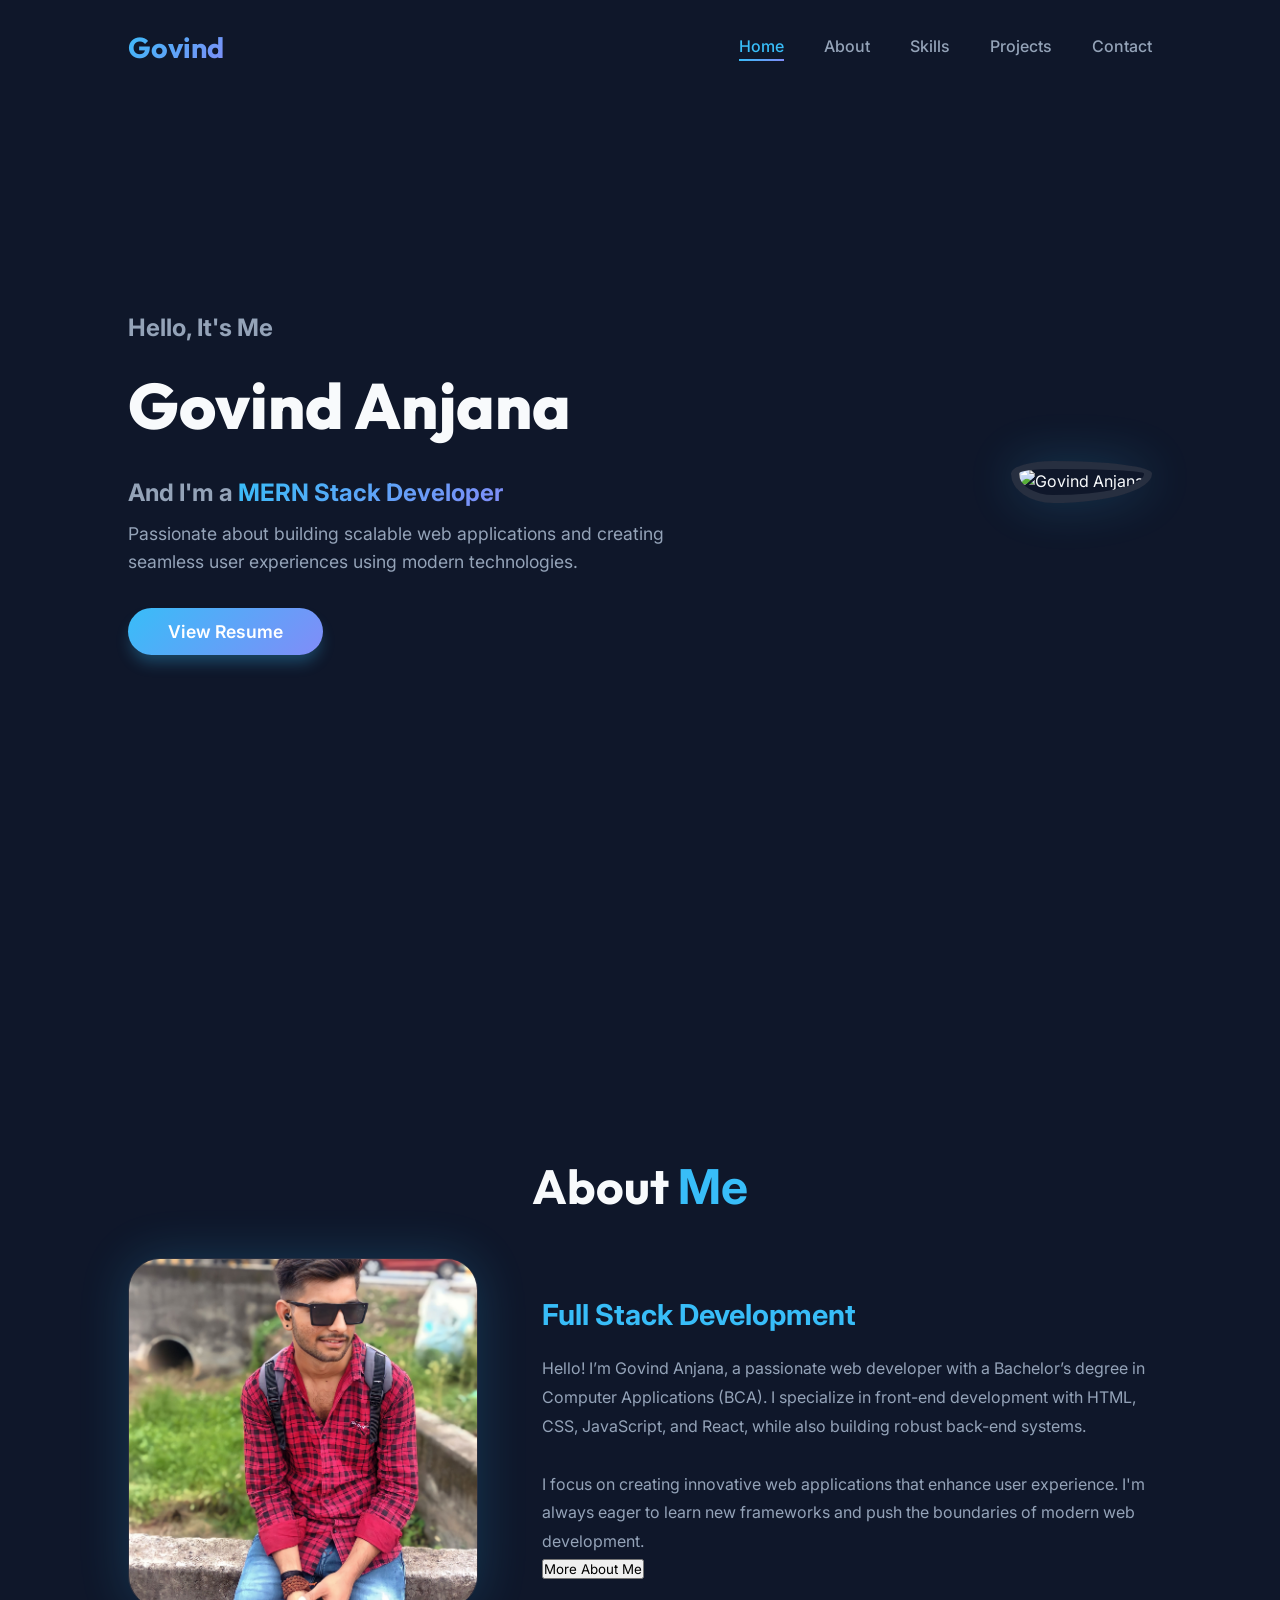
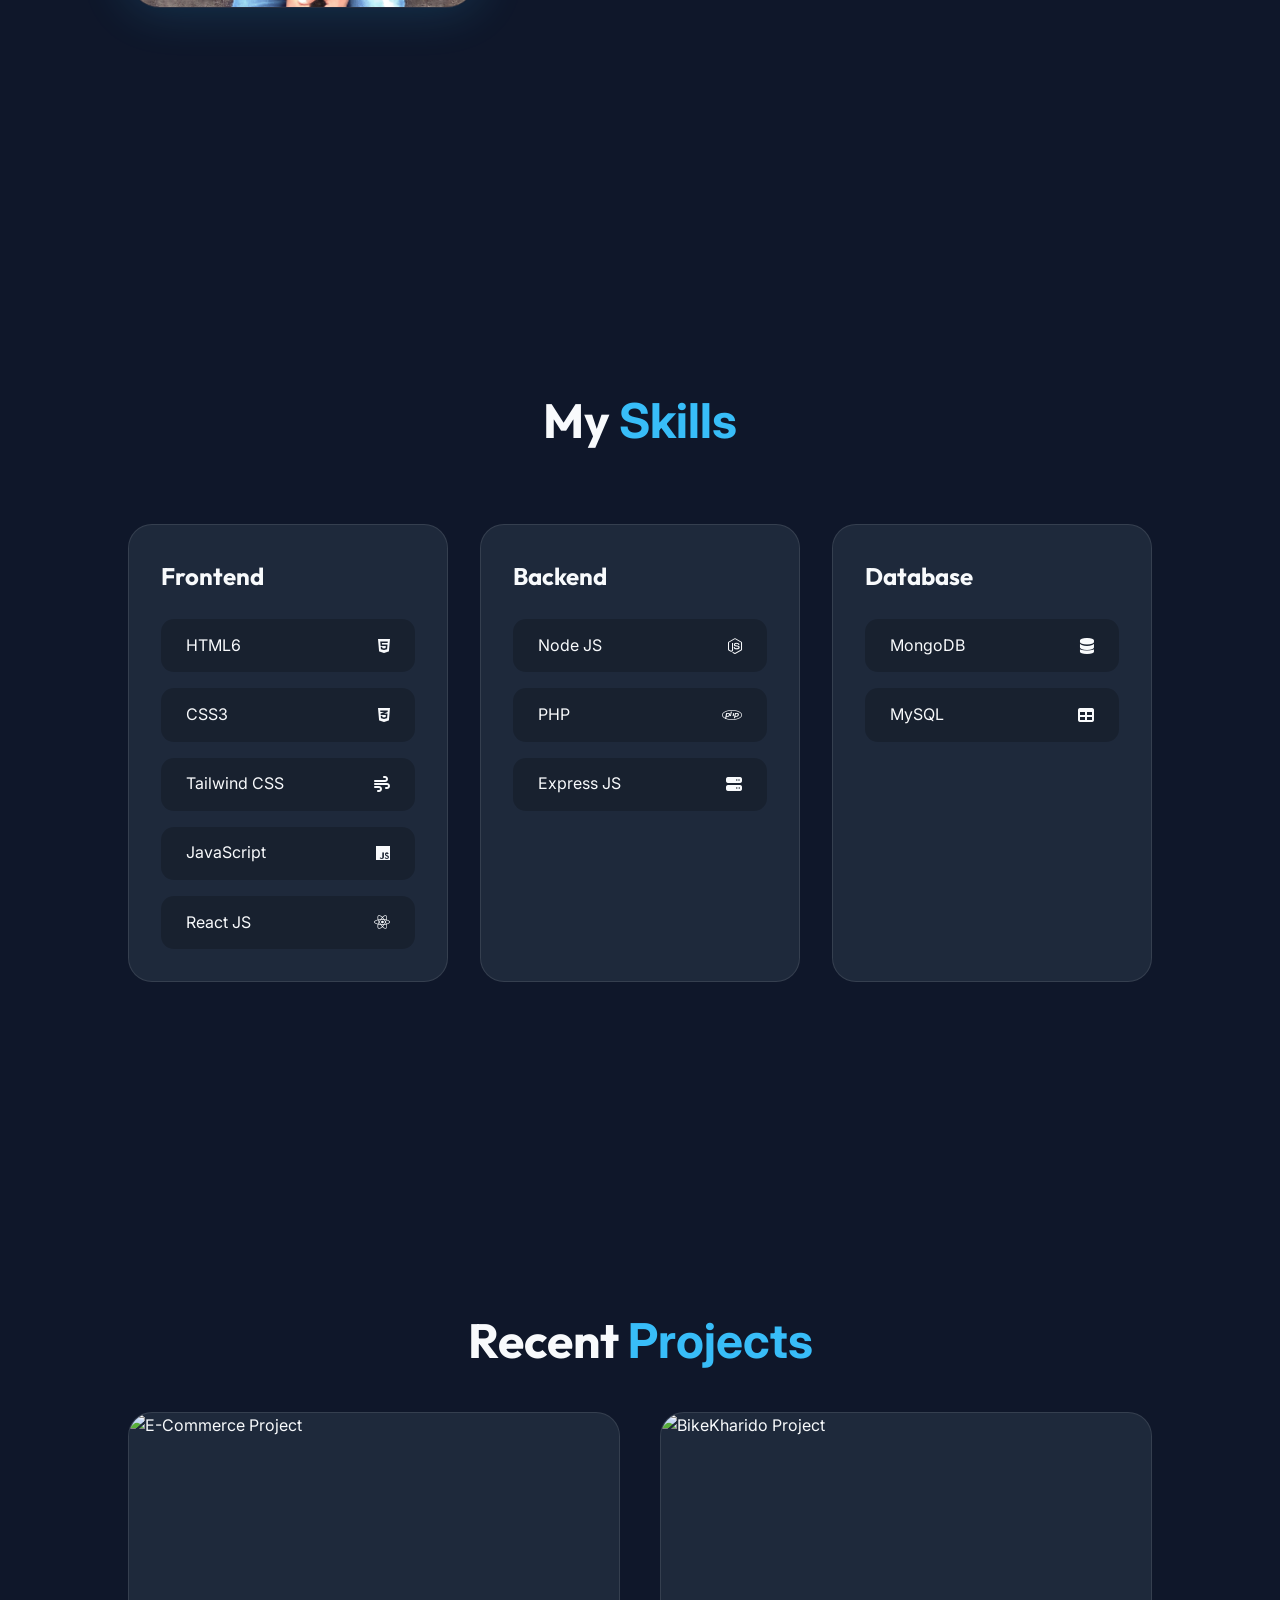
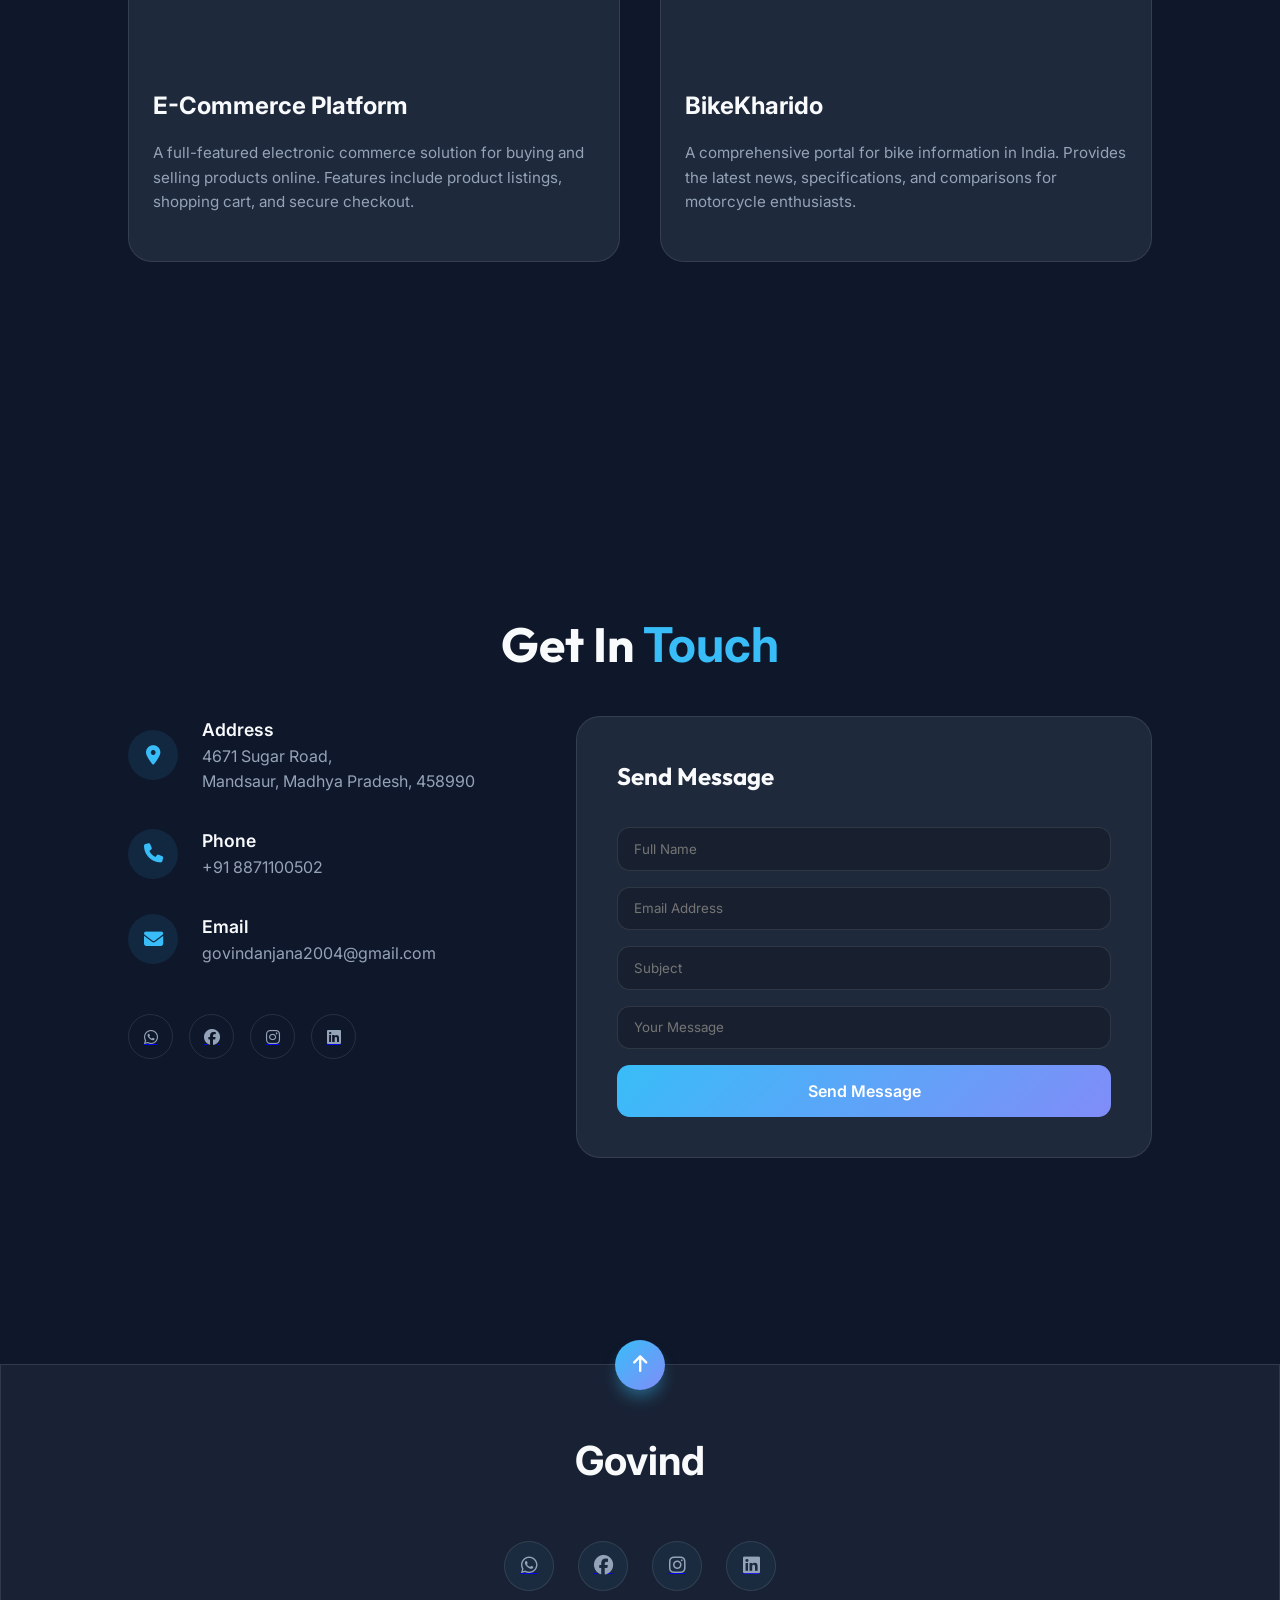
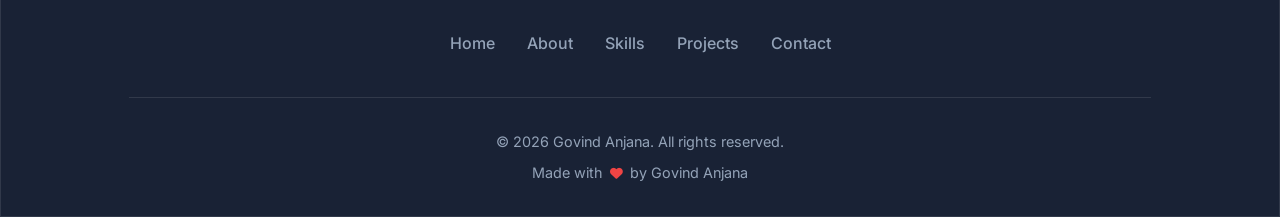
==== index.html @ 8ba265cd "feat: implement site footer with navigation, social media links, and dynamic copyright year." ====
<!DOCTYPE html>
<html lang="en">
<head>
    <meta charset="UTF-8">
    <meta name="viewport" content="width=device-width, initial-scale=1.0">
    <link rel="stylesheet" href="https://cdnjs.cloudflare.com/ajax/libs/font-awesome/6.4.0/css/all.min.css">  
    <link rel="stylesheet" href="portfolio.css"> 
    <title>Govind Anjana | Portfolio</title>
</head>
<body>
    <div class="containers">
        <header id="header">
            <div>
                <h1>Govind</h1>
            </div>
            <input type="checkbox" id="check">
            <label for="check" id="checkbox"><i class="fa-solid fa-bars"></i></label>
            <label for="check" id="checkboxy"><i class="fa-solid fa-xmark"></i></label>
            <nav class="header">
                <ul>
                    <li><a href="#home" class="active">Home</a></li>
                    <li><a href="#about">About</a></li>
                    <li><a href="#skill">Skills</a></li>
                    <li><a href="#project">Projects</a></li>
                    <li><a href="#contact">Contact</a></li>
                </ul>
            </nav>
        </header>

        <section id="home">
            <div class="box a1">
                <h2>Hello, It's Me</h2>
                <h1>Govind Anjana</h1>
                <h2>And I'm a <span>MERN Stack Developer</span></h2>
                <p>
                    Passionate about building scalable web applications and creating seamless user experiences using modern technologies.
                </p>
                <button onclick="window.open('images/New Resume Govind.pdf', '_blank')">View Resume</button>
            </div>
            <div class="box a2">
                <img src="images/govind4.jpg" alt="Govind Anjana">
            </div>
        </section>

        <section id="about">
            <h1 class="h1">About <span>Me</span></h1>
            <div class="section">
                <div class="box a2">
                    <img src="images/govind2.jpg" alt="Govind Anjana Profile">
                </div>
                <div class="a1">
                    <h2>Full Stack Development</h2>
                    <p>
                        Hello! I’m Govind Anjana, a passionate web developer with a Bachelor’s degree in Computer Applications (BCA). I specialize in front-end development with HTML, CSS, JavaScript, and React, while also building robust back-end systems.
                        <br><br>
                        I focus on creating innovative web applications that enhance user experience. I'm always eager to learn new frameworks and push the boundaries of modern web development.
                    </p>
                    <button>More About Me</button>
                </div>
            </div>
        </section>

        <section id="skill">
            <h1 class="h1">My <span>Skills</span></h1>
            <div class="skillsection">
                <div class="boxs">
                    <h1>Frontend</h1>
                    <ul>
                        <li>HTML6 <i class="fa-brands fa-html5"></i></li>
                        <li>CSS3 <i class="fa-brands fa-css3-alt"></i></li>
                        <li>Tailwind CSS <i class="fa-solid fa-wind"></i></li>
                        <li>JavaScript <i class="fa-brands fa-js"></i></li>
                        <li>React JS <i class="fa-brands fa-react"></i></li>
                    </ul>
                </div>
                <div class="boxs">
                    <h1>Backend</h1>
                    <ul>
                        <li>Node JS <i class="fa-brands fa-node-js"></i></li>
                        <li>PHP <i class="fa-brands fa-php"></i></li>
                        <li>Express JS <i class="fa-solid fa-server"></i></li>
                    </ul>
                </div>
                <div class="boxs">
                    <h1>Database</h1>
                    <ul>
                        <li>MongoDB <i class="fa-solid fa-database"></i></li>
                        <li>MySQL <i class="fa-solid fa-table"></i></li>
                    </ul>
                </div>
            </div>
        </section>

        <section id="project">
            <h1 class="h1">Recent <span>Projects</span></h1>
            <div class="main">
                <div class="card">
                    <div class="cover">
                        <img src="https://images.pexels.com/photos/6273274/pexels-photo-6273274.jpeg?auto=compress&cs=tinysrgb&w=600" alt="E-Commerce Project">
                    </div>
                    <div class="content">
                        <h1>E-Commerce Platform</h1>
                        <p>
                            A full-featured electronic commerce solution for buying and selling products online. Features include product listings, shopping cart, and secure checkout.
                        </p>
                    </div>
                </div>
                
                <div class="card">
                    <div class="cover">
                        <img src="https://images.pexels.com/photos/6913396/pexels-photo-6913396.jpeg?auto=compress&cs=tinysrgb&w=600" alt="BikeKharido Project">
                    </div>
                    <div class="content">
                        <h1>BikeKharido</h1>
                        <p>
                            A comprehensive portal for bike information in India. Provides the latest news, specifications, and comparisons for motorcycle enthusiasts.
                        </p>
                    </div>
                </div>
            </div>
        </section>

        <section id="contact">
            <h1 class="h1">Get In <span>Touch</span></h1>
            <div class="section">
                <div class="contact-info">
                    <div class="projectsection">
                        <i class="fa-solid fa-location-dot"></i>
                        <div class="right">
                            <p>Address</p>
                            <span>4671 Sugar Road,<br>Mandsaur, Madhya Pradesh, 458990</span>
                        </div>
                    </div>
                    <div class="projectsection">
                        <i class="fa-solid fa-phone"></i>
                        <div class="right">
                            <p>Phone</p>
                            <span>+91 8871100502</span>
                        </div>
                    </div>
                    <div class="projectsection">
                        <i class="fa-solid fa-envelope"></i>
                        <div class="right">
                            <p>Email</p>
                            <span>govindanjana2004@gmail.com</span>
                        </div>
                    </div>
                    <div class="icon">
                        <a href="#"><i class="fa-brands fa-whatsapp"></i></a>
                        <a href="#"><i class="fa-brands fa-facebook"></i></a>
                        <a href="http://instagram.com"><i class="fa-brands fa-instagram"></i></a>
                        <a href="#"><i class="fa-brands fa-linkedin"></i></a>
                    </div>
                </div>
                <div class="con-mess">
                    <form onsubmit="sentemail(); return false">
                        <h1>Send Message</h1>
                        <input type="text" id="full" required placeholder="Full Name">
                        <input type="email" id="email" required placeholder="Email Address">
                        <input type="text" id="sub" placeholder="Subject">
                        <input type="text" id="mes" placeholder="Your Message">
                        <button type="submit">Send Message</button> 
                    </form>
                </div>
            </div>
        </section>
        
        <footer class="glass">
            <div class="footer-content">
                <div class="footer-logo">
                    <h1>Govind</h1>
                </div>
                <div class="footer-social">
                    <a href="#" title="WhatsApp"><i class="fa-brands fa-whatsapp"></i></a>
                    <a href="#" title="Facebook"><i class="fa-brands fa-facebook"></i></a>
                    <a href="http://instagram.com" title="Instagram"><i class="fa-brands fa-instagram"></i></a>
                    <a href="#" title="LinkedIn"><i class="fa-brands fa-linkedin"></i></a>
                </div>
                <div class="footer-links">
                    <a href="#home">Home</a>
                    <a href="#about">About</a>
                    <a href="#skill">Skills</a>
                    <a href="#project">Projects</a>
                    <a href="#contact">Contact</a>
                </div>
                <div class="copyright">
                    <p>&copy; <span id="year"></span> Govind Anjana. All rights reserved.</p>
                    <p class="credit">Made with <i class="fa-solid fa-heart"></i> by Govind Anjana</p>
                </div>
            </div>
            <a href="#home" class="scroll-top" title="Back to Top">
                <i class="fa-solid fa-arrow-up"></i>
            </a>
        </footer>
    </div>

    <script src="https://smtpjs.com/v3/smtp.js"></script>
    <script src="https://cdn.jsdelivr.net/npm/sweetalert2@11"></script>
    <script src="portfolio.js"></script>
    <script>
        // Header scroll effect
        window.addEventListener('scroll', () => {
            const header = document.querySelector('header');
            if (window.scrollY > 50) {
                header.classList.add('scrolled');
            } else {
                header.classList.remove('scrolled');
            }
        });
    </script>
</body>
</html>
---- portfolio.css ----
@import url('https://fonts.googleapis.com/css2?family=Inter:wght@300;400;500;600;700&family=Outfit:wght@300;400;500;600;700&display=swap');

:root {
    --bg-dark: #0f172a;
    --bg-card: #1e293b;
    --accent: #38bdf8;
    --accent-gradient: linear-gradient(135deg, #38bdf8, #818cf8);
    --text-main: #f8fafc;
    --text-muted: #94a3b8;
    --glass-bg: rgba(30, 41, 59, 0.7);
    --glass-border: rgba(255, 255, 255, 0.1);
    --transition: all 0.3s cubic-bezier(0.4, 0, 0.2, 1);
}

* {
    margin: 0;
    padding: 0;
    box-sizing: border-box;
    scroll-behavior: smooth;
    font-family: 'Inter', sans-serif;
}

body {
    background-color: var(--bg-dark);
    color: var(--text-main);
    line-height: 1.6;
    overflow-x: hidden;
}

/* Glassmorphism Utility */
.glass {
    background: var(--glass-bg);
    backdrop-filter: blur(12px);
    -webkit-backdrop-filter: blur(12px);
    border: 1px solid var(--glass-border);
}

/* Header & Navbar */
header {
    position: fixed;
    top: 0;
    width: 100%;
    padding: 1.5rem 10%;
    display: flex;
    justify-content: space-between;
    align-items: center;
    z-index: 1000;
    transition: var(--transition);
}

header.scrolled {
    padding: 1rem 10%;
    background: rgba(15, 23, 42, 0.9);
    backdrop-filter: blur(10px);
}

header h1 {
    font-family: 'Outfit', sans-serif;
    font-size: 1.8rem;
    font-weight: 700;
    background: var(--accent-gradient);
    -webkit-background-clip: text;
    background-clip: text;
    -webkit-text-fill-color: transparent;
}

ul {
    display: flex;
    list-style: none;
    gap: 2.5rem;
}

ul li a {
    text-decoration: none;
    color: var(--text-muted);
    font-weight: 500;
    font-size: 1rem;
    transition: var(--transition);
    position: relative;
}

ul li a:hover, ul li a.active {
    color: var(--accent);
}

ul li a::after {
    content: '';
    position: absolute;
    bottom: -5px;
    left: 0;
    width: 0;
    height: 2px;
    background: var(--accent-gradient);
    transition: var(--transition);
}

ul li a:hover::after, ul li a.active::after {
    width: 100%;
}

/* Checkbox and Label for Mobile Menu */
#check, #checkbox, #checkboxy {
    display: none;
}

/* Sections Global */
section {
    min-height: 100vh;
    padding: 6rem 10% 2rem;
    display: flex;
    flex-direction: column;
    justify-content: center;
}

.h1 {
    font-family: 'Outfit', sans-serif;
    font-size: 3rem;
    margin-bottom: 2rem;
    text-align: center;
}

.h1 span {
    color: var(--accent);
}

/* Home Section */
#home {
    flex-direction: row;
    align-items: center;
    gap: 4rem;
}

.box.a1 {
    flex: 1;
}

.box.a1 h2 {
    font-size: 1.5rem;
    color: var(--text-muted);
    margin-bottom: 0.5rem;
}

.box.a1 h1 {
    font-size: 4rem;
    font-weight: 800;
    margin-bottom: 1rem;
    font-family: 'Outfit', sans-serif;
}

.box.a1 h2 span {
    background: var(--accent-gradient);
    -webkit-background-clip: text;
    background-clip: text;
    -webkit-text-fill-color: transparent;
    font-weight: 700;
}

.box.a1 p {
    color: var(--text-muted);
    font-size: 1.1rem;
    max-width: 600px;
    margin-bottom: 2rem;
}

.box.a1 button {
    padding: 0.8rem 2.5rem;
    font-size: 1.1rem;
    font-weight: 600;
    border: none;
    border-radius: 50px;
    background: var(--accent-gradient);
    color: white;
    cursor: pointer;
    transition: var(--transition);
    box-shadow: 0 10px 15px -3px rgba(56, 189, 248, 0.3);
}

.box.a1 button:hover {
    transform: translateY(-3px);
    box-shadow: 0 20px 25px -5px rgba(56, 189, 248, 0.4);
}

.box.a2 img {
    width: 400px;
    height: 400px;
    object-fit: cover;
    border-radius: 30% 70% 70% 30% / 30% 30% 70% 70%;
    border: 8px solid var(--glass-border);
    animation: morph 8s ease-in-out infinite;
    box-shadow: 0 0 50px rgba(56, 189, 248, 0.2);
}

@keyframes morph {
    0% { border-radius: 30% 70% 70% 30% / 30% 30% 70% 70%; }
    50% { border-radius: 50% 50% 20% 80% / 50% 50% 20% 80%; }
    100% { border-radius: 30% 70% 70% 30% / 30% 30% 70% 70%; }
}

/* About Section */
#about .section {
    display: flex;
    align-items: center;
    gap: 4rem;
}

#about .box.a2 img {
    width: 350px;
    height: 350px;
    border-radius: 2rem;
    animation: none;
    border: 1px solid var(--glass-border);
}

#about .a1 h2 {
    font-size: 1.8rem;
    margin-bottom: 1rem;
    color: var(--accent);
}

#about .a1 p {
    color: var(--text-muted);
    font-size: 1rem;
    line-height: 1.8;
}

/* Skills Section */
.skillsection {
    display: grid;
    grid-template-columns: repeat(auto-fit, minmax(300px, 1fr));
    gap: 2rem;
    padding-top: 2rem;
}

.boxs {
    background: var(--bg-card);
    padding: 2rem;
    border-radius: 1.5rem;
    border: 1px solid var(--glass-border);
    transition: var(--transition);
}

.boxs:hover {
    transform: translateY(-10px);
    border-color: var(--accent);
    box-shadow: 0 20px 25px -5px rgba(0, 0, 0, 0.1), 0 10px 10px -5px rgba(0, 0, 0, 0.04);
}

.boxs h1 {
    font-size: 1.5rem;
    margin-bottom: 1.5rem;
    font-family: 'Outfit', sans-serif;
}

.boxs ul {
    flex-direction: column;
    gap: 1rem;
}

.boxs ul li {
    background: rgba(0, 0, 0, 0.2);
    padding: 0.8rem 1.5rem;
    border-radius: 0.8rem;
    font-size: 1rem;
    color: var(--text-main);
    display: flex;
    justify-content: space-between;
    align-items: center;
    border: 1px solid transparent;
    transition: var(--transition);
}

.boxs ul li:hover {
    background: rgba(56, 189, 248, 0.1);
    border-color: rgba(56, 189, 248, 0.3);
}

/* Project Section */
.main {
    display: grid;
    grid-template-columns: repeat(auto-fit, minmax(350px, 1fr));
    gap: 2.5rem;
}

.card {
    background: var(--bg-card);
    border-radius: 1.5rem;
    overflow: hidden;
    position: relative;
    border: 1px solid var(--glass-border);
    transition: var(--transition);
    height: 450px;
}

.card:hover {
    transform: translateY(-10px);
}

.cover {
    height: 250px;
    width: 100%;
    position: relative;
    overflow: hidden;
}

.cover img {
    width: 100%;
    height: 100%;
    object-fit: cover;
    transition: var(--transition);
}

.card:hover .cover img {
    transform: scale(1.1);
}

.content {
    padding: 1.5rem;
}

.content h1 {
    font-size: 1.5rem;
    margin-bottom: 1rem;
    color: var(--text-main);
}

.content p {
    color: var(--text-muted);
    font-size: 0.95rem;
    line-height: 1.6;
}

/* Contact Section */
#contact .section {
    display: grid;
    grid-template-columns: 1fr 1.5fr;
    gap: 4rem;
}

.contact-info {
    display: flex;
    flex-direction: column;
    gap: 2rem;
}

.projectsection {
    display: flex;
    align-items: center;
    gap: 1.5rem;
}

.projectsection i {
    width: 50px;
    height: 50px;
    display: flex;
    align-items: center;
    justify-content: center;
    background: rgba(56, 189, 248, 0.1);
    color: var(--accent);
    border-radius: 50%;
    font-size: 1.2rem;
}

.right p {
    font-size: 1.1rem;
    font-weight: 600;
    color: var(--text-main);
}

.right span {
    color: var(--text-muted);
}

.icon {
    display: flex;
    gap: 1rem;
    margin-top: 1rem;
}

.icon i {
    width: 45px;
    height: 45px;
    display: flex;
    align-items: center;
    justify-content: center;
    border: 1px solid var(--glass-border);
    border-radius: 50%;
    color: var(--text-muted);
    transition: var(--transition);
    cursor: pointer;
}

.icon i:hover {
    background: var(--accent-gradient);
    color: white;
    border-color: transparent;
    transform: translateY(-3px);
}

.con-mess {
    background: var(--bg-card);
    padding: 2.5rem;
    border-radius: 1.5rem;
    border: 1px solid var(--glass-border);
}

.con-mess h1 {
    margin-bottom: 2rem;
    font-family: 'Outfit', sans-serif;
    text-align: left;
}

.con-mess input {
    width: 100%;
    padding: 0.8rem 1rem;
    background: rgba(0, 0, 0, 0.2);
    border: 1px solid var(--glass-border);
    border-radius: 0.8rem;
    color: white;
    margin-bottom: 1rem;
    outline: none;
    transition: var(--transition);
}

.con-mess input:focus {
    border-color: var(--accent);
    background: rgba(0, 0, 0, 0.3);
}

.con-mess button {
    width: 100%;
    padding: 1rem;
    background: var(--accent-gradient);
    border: none;
    border-radius: 0.8rem;
    color: white;
    font-weight: 600;
    font-size: 1rem;
    cursor: pointer;
    transition: var(--transition);
}

.con-mess button:hover {
    transform: translateY(-2px);
    box-shadow: 0 10px 15px -3px rgba(56, 189, 248, 0.3);
}

/* Mobile Responsiveness */
@media (max-width: 1024px) {
    header { padding: 1.5rem 5%; }
    section { padding: 6rem 5% 2rem; }
}

@media (max-width: 768px) {
    #checkbox {
        display: block;
        color: white;
        font-size: 1.5rem;
        cursor: pointer;
    }

    ul {
        position: fixed;
        top: 0;
        right: -100%;
        width: 70%;
        height: 100vh;
        background: var(--bg-dark);
        flex-direction: column;
        justify-content: center;
        align-items: center;
        transition: 0.5s ease;
        z-index: 999;
    }

    #check:checked ~ .header ul {
        right: 0;
    }

    #checkboxy {
        display: none;
    }

    #check:checked ~ #checkboxy {
        display: block;
        position: fixed;
        right: 5%;
        top: 2rem;
        z-index: 1001;
        font-size: 1.5rem;
    }

    #check:checked ~ #checkbox {
        display: none;
    }

    #home {
        flex-direction: column-reverse;
        text-align: center;
        gap: 2rem;
    }

    .box.a2 img {
        width: 250px;
        height: 250px;
    }

    .box.a1 h1 { font-size: 2.5rem; }

    #about .section, #contact .section {
        flex-direction: column;
        grid-template-columns: 1fr;
        gap: 3rem;
    }

    #about .box.a2 img {
        width: 100%;
        height: auto;
    }
}

/* Footer Section */
footer {
    padding: 4rem 10% 2rem;
    position: relative;
    border-top: 1px solid var(--glass-border);
    margin-top: 4rem;
}

.footer-content {
    display: flex;
    flex-direction: column;
    align-items: center;
    gap: 2.5rem;
    text-align: center;
}

.footer-logo h1 {
    font-size: 2.5rem;
    margin-bottom: 0.5rem;
}

.footer-social {
    display: flex;
    gap: 1.5rem;
}

.footer-social a i {
    width: 50px;
    height: 50px;
    display: flex;
    align-items: center;
    justify-content: center;
    background: rgba(56, 189, 248, 0.05);
    border: 1px solid var(--glass-border);
    border-radius: 50%;
    color: var(--text-muted);
    font-size: 1.2rem;
    transition: var(--transition);
}

.footer-social a i:hover {
    background: var(--accent-gradient);
    color: white;
    border-color: transparent;
    transform: translateY(-5px);
    box-shadow: 0 10px 15px -3px rgba(56, 189, 248, 0.3);
}

.footer-links {
    display: flex;
    gap: 2rem;
    flex-wrap: wrap;
    justify-content: center;
}

.footer-links a {
    text-decoration: none;
    color: var(--text-muted);
    font-weight: 500;
    transition: var(--transition);
}

.footer-links a:hover {
    color: var(--accent);
}

.copyright {
    display: flex;
    flex-direction: column;
    gap: 0.5rem;
    color: var(--text-muted);
    font-size: 0.9rem;
    border-top: 1px solid var(--glass-border);
    padding-top: 2rem;
    width: 100%;
}

.credit i {
    color: #ef4444;
    font-size: 0.8rem;
    margin: 0 0.2rem;
}

/* Scroll Top Button */
.scroll-top {
    position: absolute;
    top: -25px;
    left: 50%;
    transform: translateX(-50%);
    width: 50px;
    height: 50px;
    background: var(--accent-gradient);
    color: white;
    display: flex;
    align-items: center;
    justify-content: center;
    border-radius: 50%;
    text-decoration: none;
    font-size: 1.2rem;
    box-shadow: 0 10px 15px -3px rgba(56, 189, 248, 0.4);
    transition: var(--transition);
}

.scroll-top:hover {
    transform: translateX(-50%) translateY(-5px);
    box-shadow: 0 15px 20px -5px rgba(56, 189, 248, 0.5);
}

@media (max-width: 768px) {
    footer {
        padding: 4rem 5% 2rem;
    }
    
    .footer-links {
        gap: 1.5rem;
    }
}
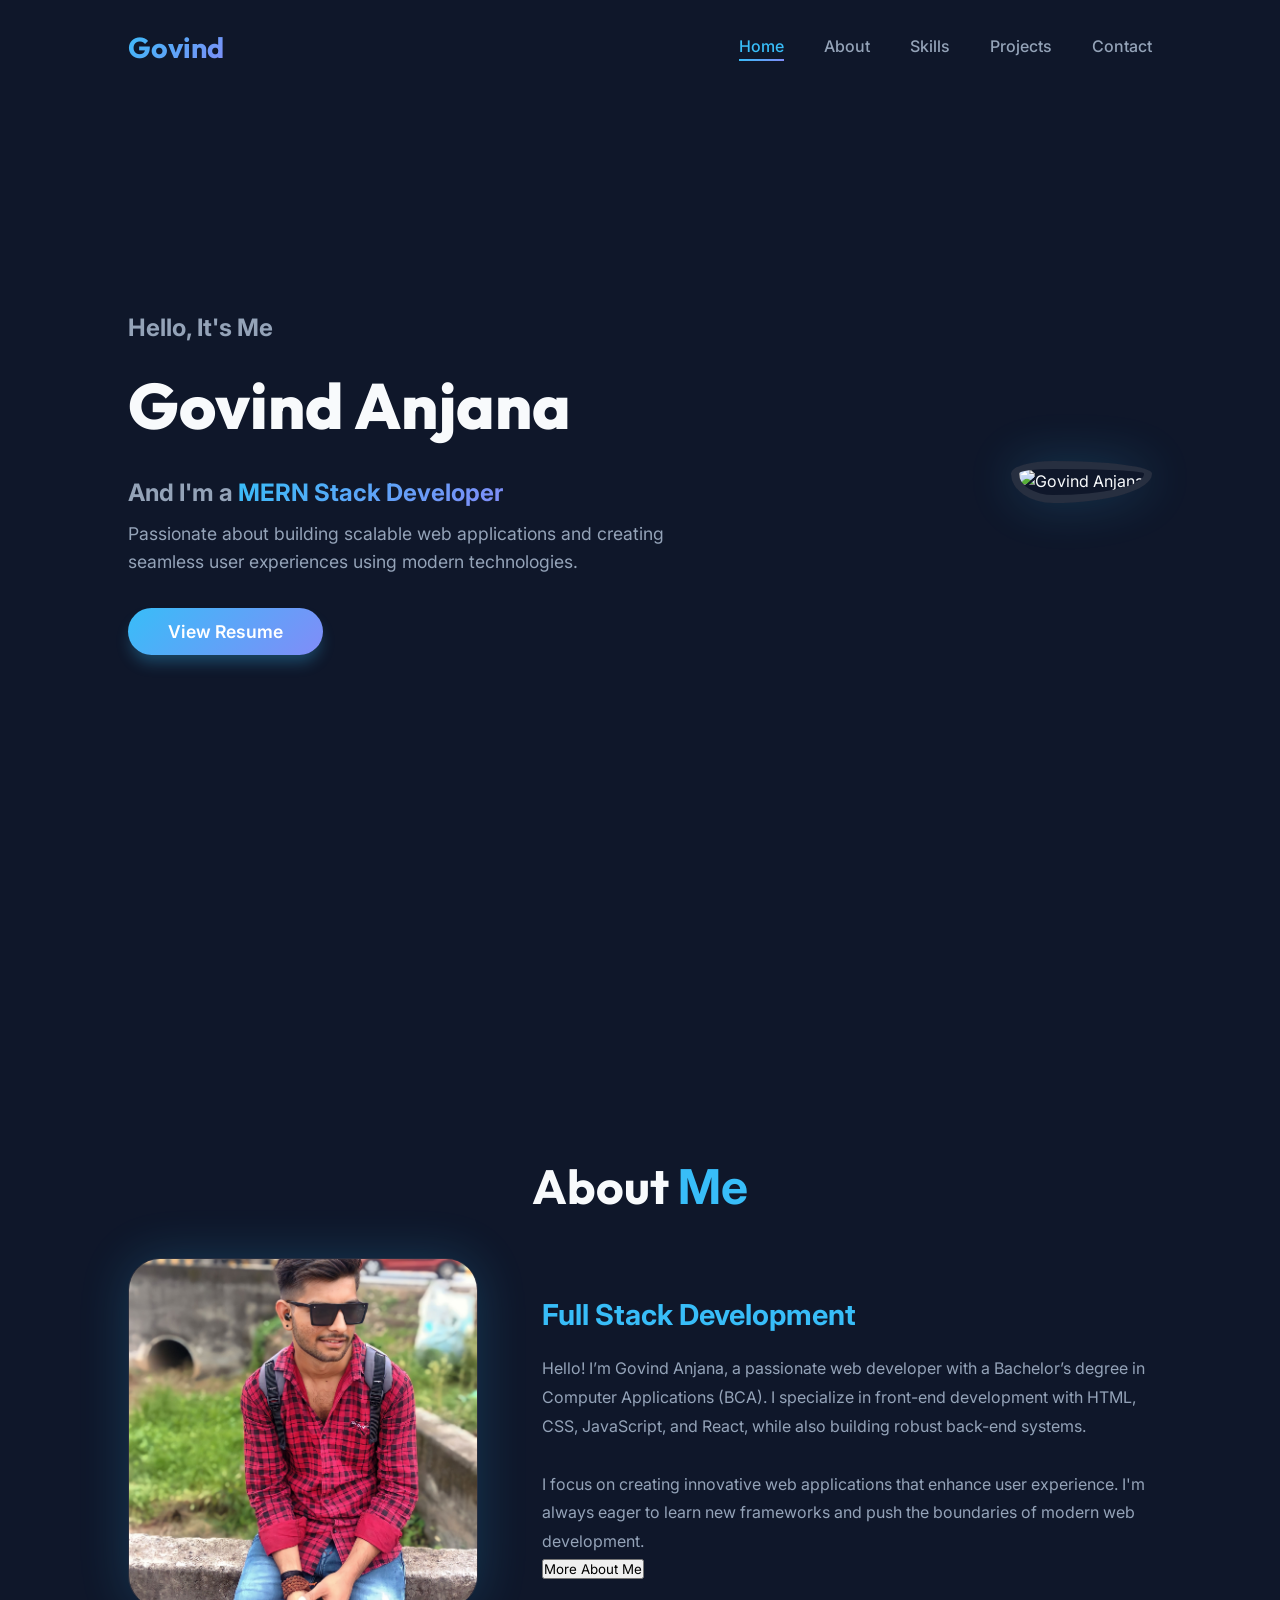
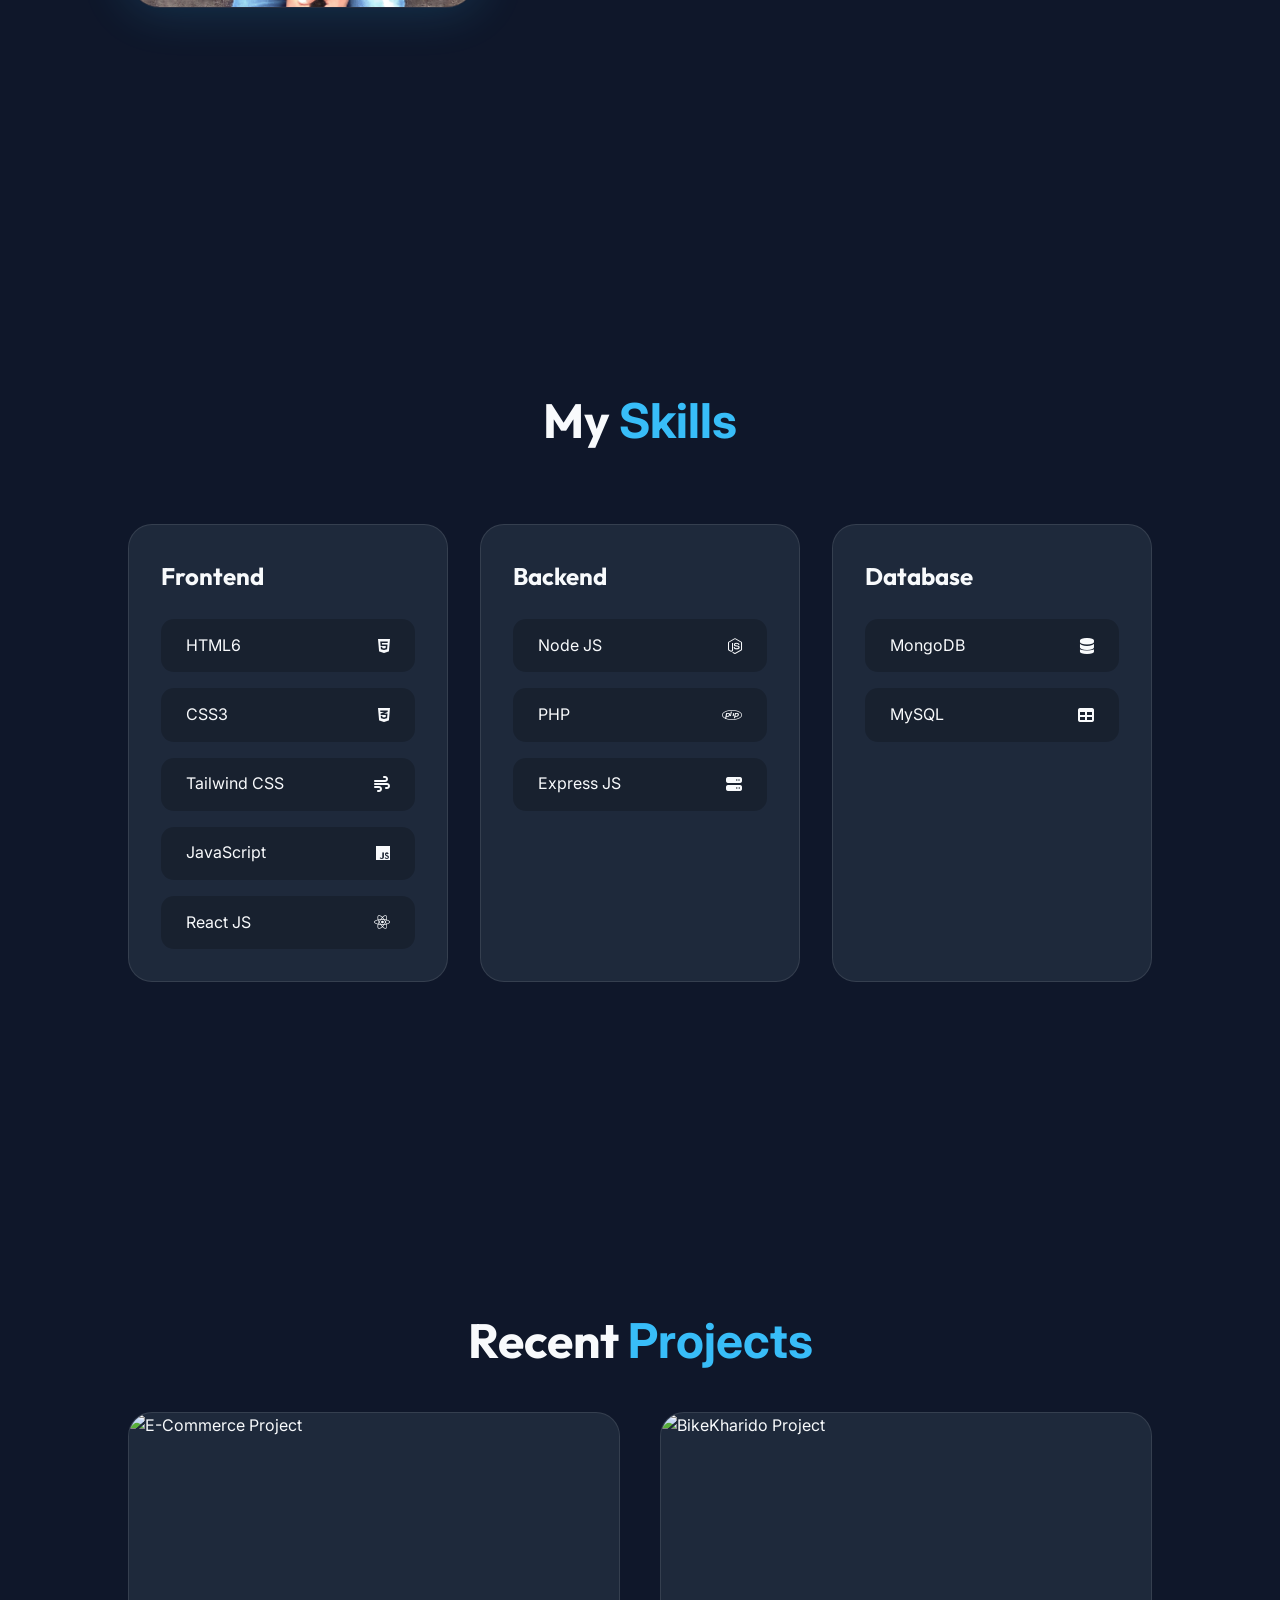
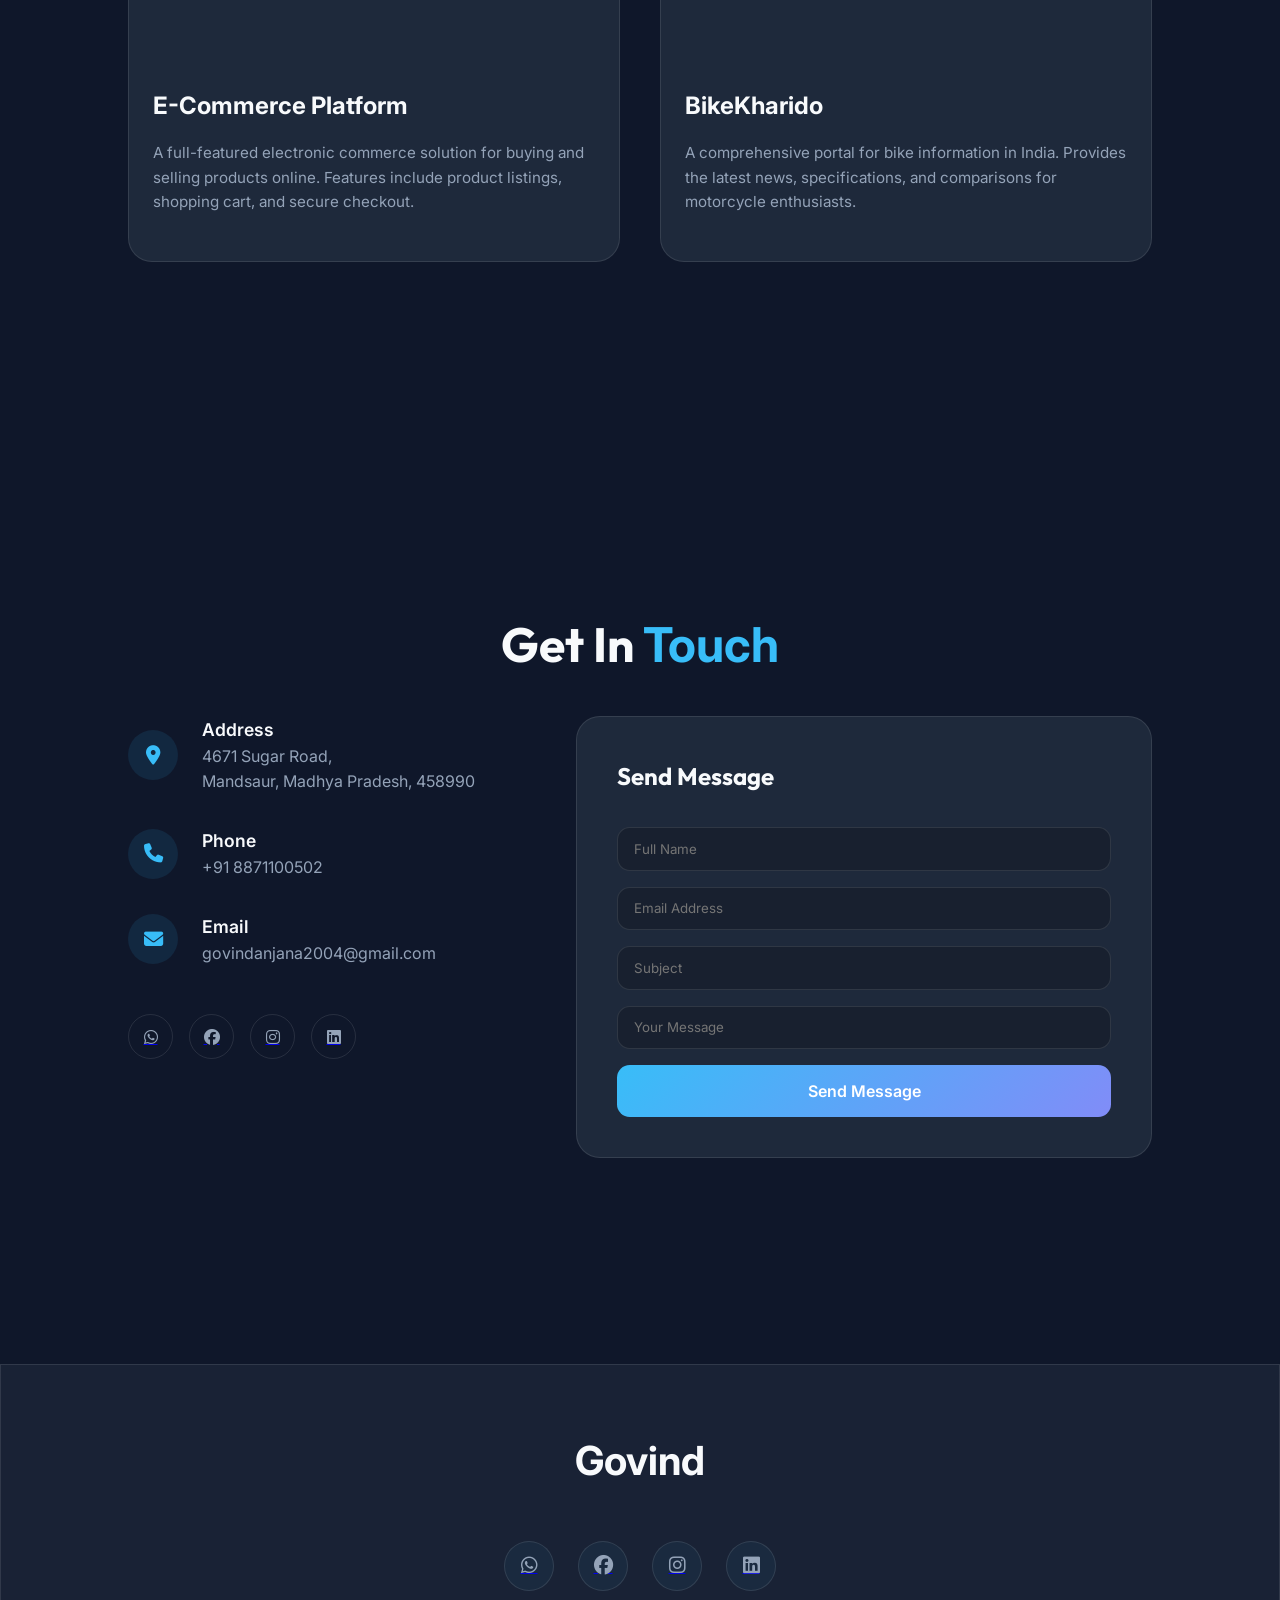
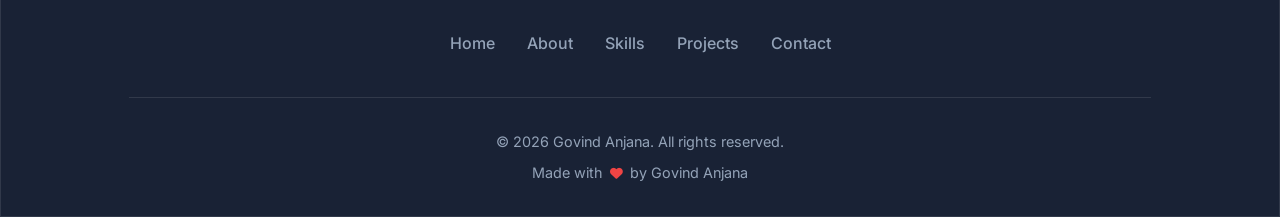
==== commit 1de9b1cf: "feat: Implement a dynamically appearing scroll-to-top button with fixed positioning and JavaScript v" ====
--- a/index.html
+++ b/index.html
@@ -188,10 +188,10 @@
                     <p class="credit">Made with <i class="fa-solid fa-heart"></i> by Govind Anjana</p>
                 </div>
             </div>
-            <a href="#home" class="scroll-top" title="Back to Top">
-                <i class="fa-solid fa-arrow-up"></i>
-            </a>
         </footer>
+        <a href="#home" class="scroll-top" id="scrollTop" title="Back to Top">
+            <i class="fa-solid fa-arrow-up"></i>
+        </a>
     </div>
 
     <script src="https://smtpjs.com/v3/smtp.js"></script>
--- a/portfolio.css
+++ b/portfolio.css
@@ -603,10 +603,9 @@
 
 /* Scroll Top Button */
 .scroll-top {
-    position: absolute;
-    top: -25px;
-    left: 50%;
-    transform: translateX(-50%);
+    position: fixed;
+    bottom: 2rem;
+    right: 2rem;
     width: 50px;
     height: 50px;
     background: var(--accent-gradient);
@@ -619,12 +618,23 @@
     font-size: 1.2rem;
     box-shadow: 0 10px 15px -3px rgba(56, 189, 248, 0.4);
     transition: var(--transition);
+    z-index: 1000;
+    opacity: 0;
+    pointer-events: none;
+    transform: translateY(20px);
+}
+
+.scroll-top.active {
+    opacity: 1;
+    pointer-events: auto;
+    transform: translateY(0);
 }
 
 .scroll-top:hover {
-    transform: translateX(-50%) translateY(-5px);
+    transform: translateY(-5px);
     box-shadow: 0 15px 20px -5px rgba(56, 189, 248, 0.5);
 }
+
 
 @media (max-width: 768px) {
     footer {
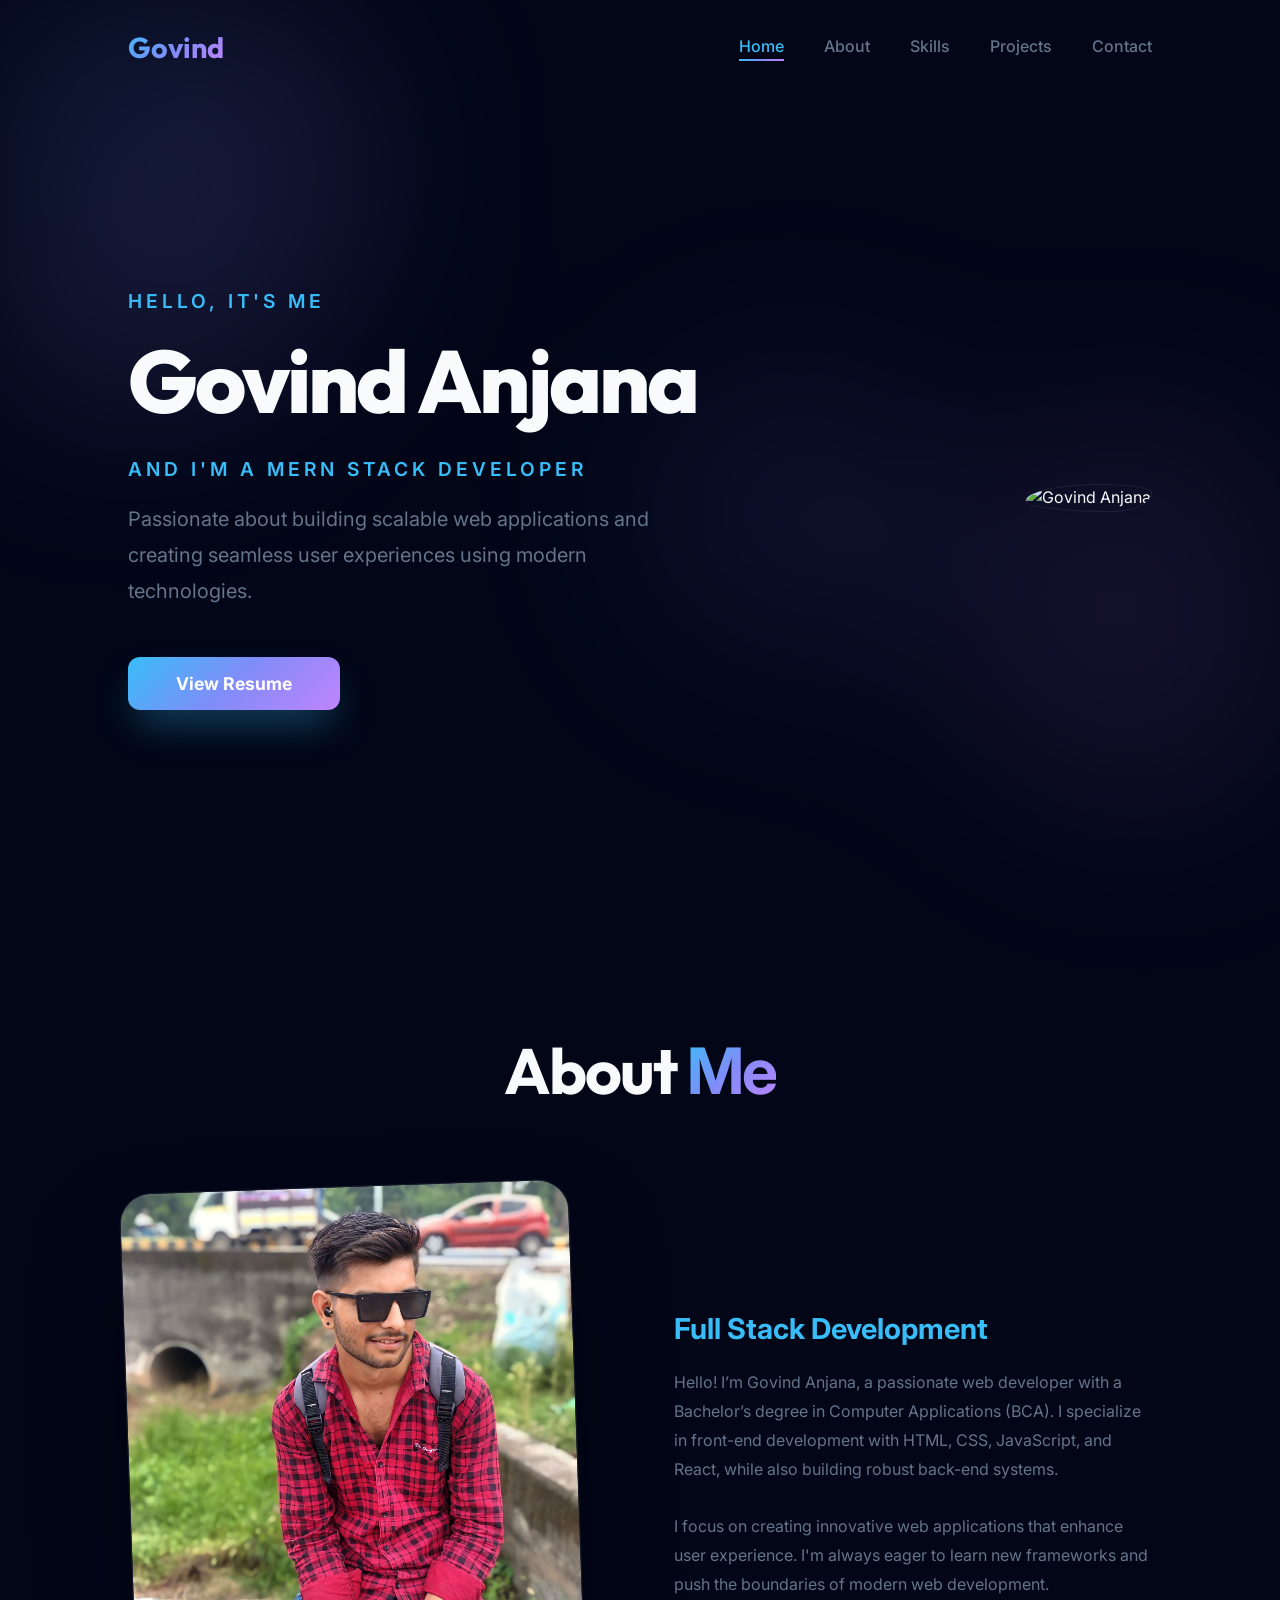
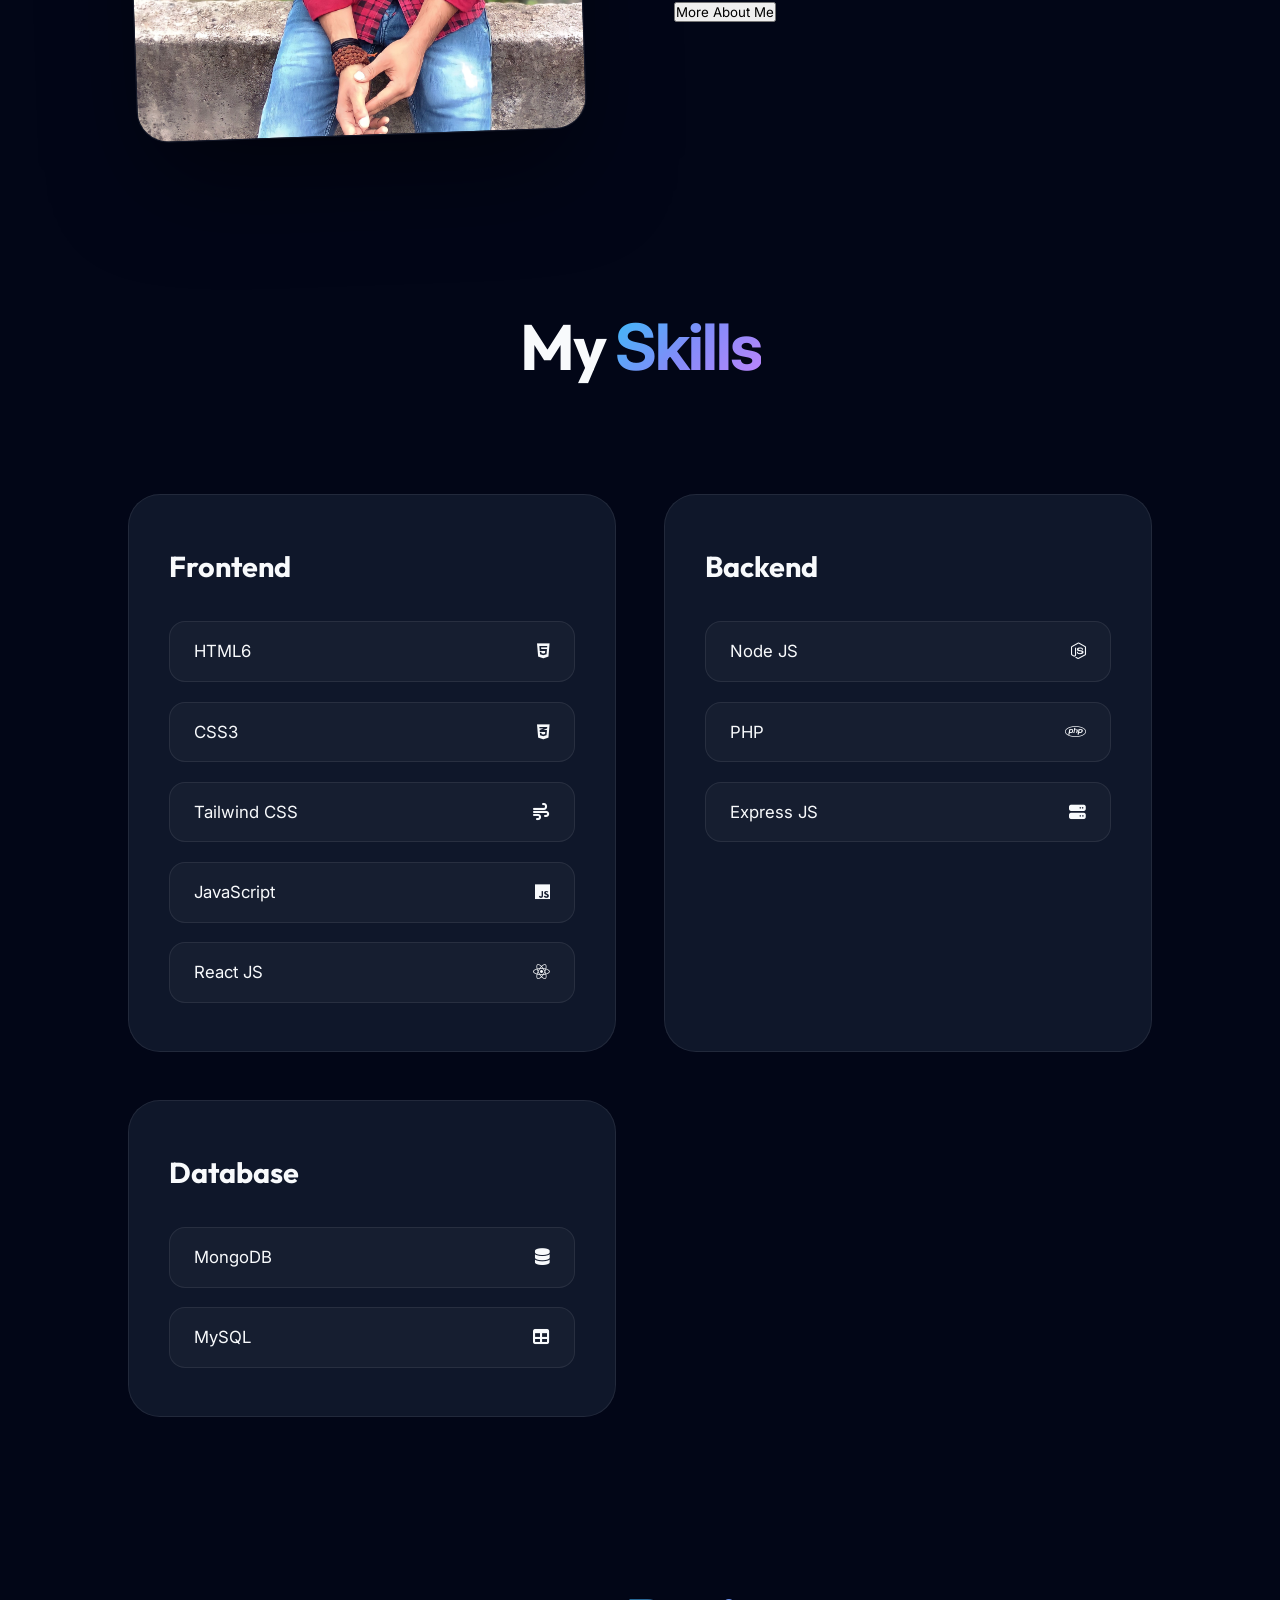
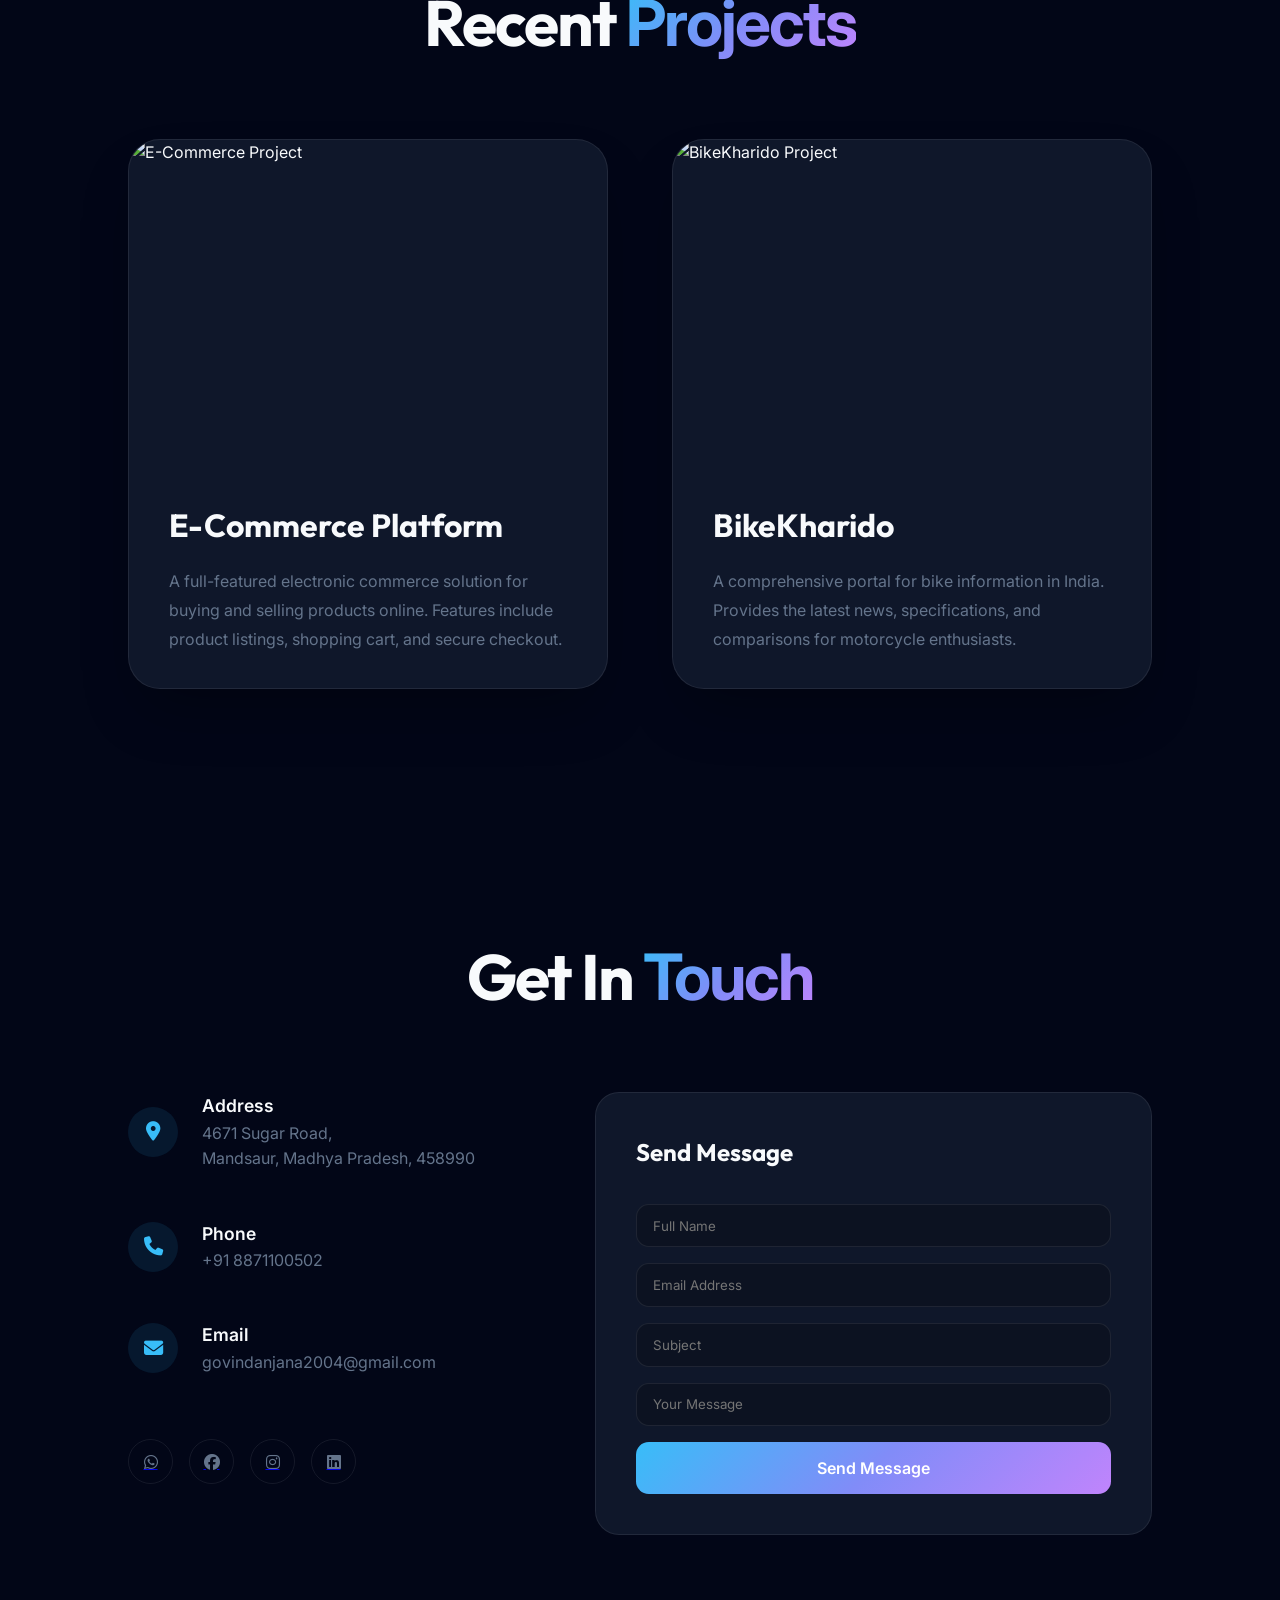
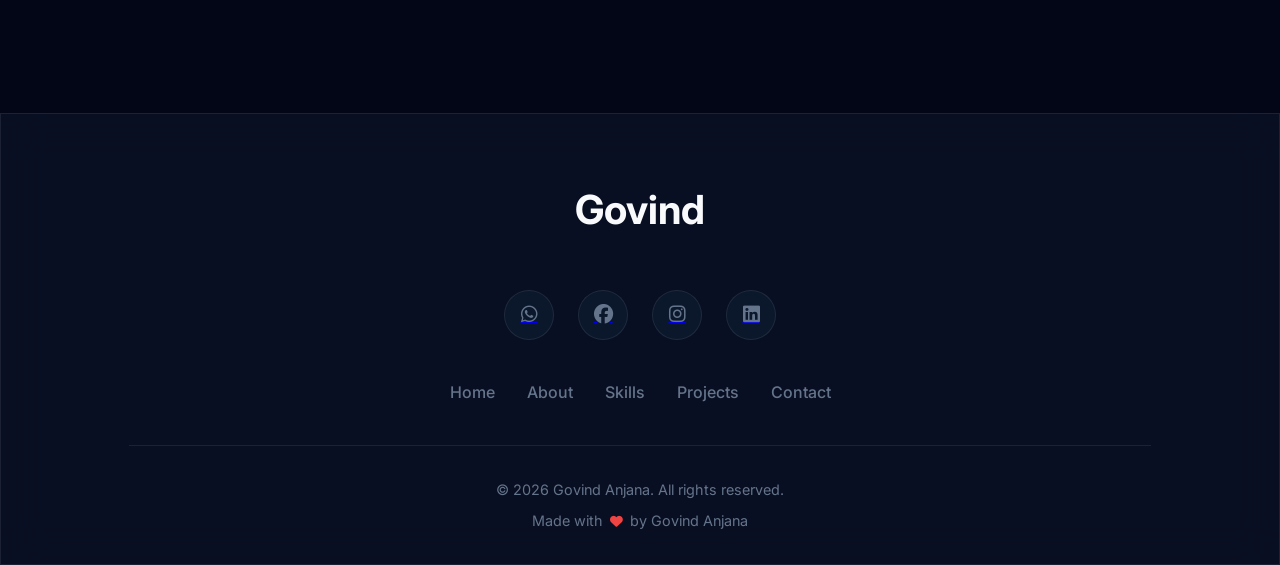
==== commit 1de03d4f: "feat: Introduce smooth scrolling, extensive GSAP animations, and refined UI styling with new backgro" ====
--- a/index.html
+++ b/index.html
@@ -8,7 +8,13 @@
     <title>Govind Anjana | Portfolio</title>
 </head>
 <body>
+    <div class="bg-elements">
+        <div class="blob blob-1"></div>
+        <div class="blob blob-2"></div>
+        <div class="blob blob-3"></div>
+    </div>
     <div class="containers">
+
         <header id="header">
             <div>
                 <h1>Govind</h1>
@@ -196,7 +202,12 @@
 
     <script src="https://smtpjs.com/v3/smtp.js"></script>
     <script src="https://cdn.jsdelivr.net/npm/sweetalert2@11"></script>
+    <script src="https://cdnjs.cloudflare.com/ajax/libs/gsap/3.12.2/gsap.min.js"></script>
+    <script src="https://cdnjs.cloudflare.com/ajax/libs/gsap/3.12.2/ScrollTrigger.min.js"></script>
+    <script src="https://unpkg.com/@studio-freight/lenis@1.0.34/dist/lenis.min.js"></script>
     <script src="portfolio.js"></script>
+
+
     <script>
         // Header scroll effect
         window.addEventListener('scroll', () => {
--- a/portfolio.css
+++ b/portfolio.css
@@ -1,22 +1,22 @@
 @import url('https://fonts.googleapis.com/css2?family=Inter:wght@300;400;500;600;700&family=Outfit:wght@300;400;500;600;700&display=swap');
 
 :root {
-    --bg-dark: #0f172a;
-    --bg-card: #1e293b;
+    --bg-dark: #020617;
+    --bg-card: #0f172a;
     --accent: #38bdf8;
-    --accent-gradient: linear-gradient(135deg, #38bdf8, #818cf8);
+    --accent-gradient: linear-gradient(135deg, #38bdf8, #818cf8, #c084fc);
     --text-main: #f8fafc;
-    --text-muted: #94a3b8;
-    --glass-bg: rgba(30, 41, 59, 0.7);
-    --glass-border: rgba(255, 255, 255, 0.1);
-    --transition: all 0.3s cubic-bezier(0.4, 0, 0.2, 1);
+    --text-muted: #64748b;
+    --glass-bg: rgba(15, 23, 42, 0.6);
+    --glass-border: rgba(255, 255, 255, 0.08);
+    --transition: all 0.5s cubic-bezier(0.16, 1, 0.3, 1);
 }
 
 * {
     margin: 0;
     padding: 0;
     box-sizing: border-box;
-    scroll-behavior: smooth;
+    scroll-behavior: auto !important; /* Managed by Lenis */
     font-family: 'Inter', sans-serif;
 }
 
@@ -27,13 +27,43 @@
     overflow-x: hidden;
 }
 
+/* Premium Background Elements */
+.bg-elements {
+    position: fixed;
+    top: 0;
+    left: 0;
+    width: 100%;
+    height: 100%;
+    z-index: -1;
+    filter: blur(100px);
+    opacity: 0.5;
+    overflow: hidden;
+}
+
+.blob {
+    position: absolute;
+    border-radius: 50%;
+    background: var(--accent-gradient);
+    animation: move 20s infinite alternate;
+}
+
+.blob-1 { width: 500px; height: 500px; top: -10%; left: -10%; opacity: 0.3; }
+.blob-2 { width: 400px; height: 400px; bottom: 10%; right: -5%; background: #c084fc; opacity: 0.2; animation-delay: -5s; }
+.blob-3 { width: 300px; height: 300px; top: 40%; left: 50%; background: #818cf8; opacity: 0.2; animation-delay: -10s; }
+
+@keyframes move {
+    0% { transform: translate(0, 0) scale(1); }
+    100% { transform: translate(100px, 50px) scale(1.1); }
+}
+
 /* Glassmorphism Utility */
 .glass {
     background: var(--glass-bg);
-    backdrop-filter: blur(12px);
-    -webkit-backdrop-filter: blur(12px);
-    border: 1px solid var(--glass-border);
-}
+    backdrop-filter: blur(20px);
+    -webkit-backdrop-filter: blur(20px);
+    border: 1px solid var(--glass-border);
+}
+
 
 /* Header & Navbar */
 header {
@@ -114,101 +144,114 @@
 
 .h1 {
     font-family: 'Outfit', sans-serif;
-    font-size: 3rem;
-    margin-bottom: 2rem;
+    font-size: clamp(2.5rem, 8vw, 4rem);
+    margin-bottom: 4rem;
     text-align: center;
+    letter-spacing: -2px;
 }
 
 .h1 span {
-    color: var(--accent);
+    background: var(--accent-gradient);
+    -webkit-background-clip: text;
+    background-clip: text;
+    -webkit-text-fill-color: transparent;
 }
 
 /* Home Section */
 #home {
     flex-direction: row;
     align-items: center;
-    gap: 4rem;
+    gap: 6rem;
+    padding-top: 8rem;
 }
 
 .box.a1 {
-    flex: 1;
+    flex: 1.2;
 }
 
 .box.a1 h2 {
-    font-size: 1.5rem;
-    color: var(--text-muted);
-    margin-bottom: 0.5rem;
+    font-size: 1.2rem;
+    text-transform: uppercase;
+    letter-spacing: 4px;
+    color: var(--accent);
+    margin-bottom: 1rem;
+    font-weight: 600;
 }
 
 .box.a1 h1 {
-    font-size: 4rem;
+    font-size: clamp(3rem, 10vw, 5.5rem);
+    line-height: 1.1;
     font-weight: 800;
-    margin-bottom: 1rem;
+    margin-bottom: 1.5rem;
     font-family: 'Outfit', sans-serif;
+    letter-spacing: -3px;
 }
 
 .box.a1 h2 span {
-    background: var(--accent-gradient);
-    -webkit-background-clip: text;
-    background-clip: text;
-    -webkit-text-fill-color: transparent;
+    /* No longer needed as handled by span color or accent color */
+}
+
+.box.a1 p {
+    color: var(--text-muted);
+    font-size: clamp(1rem, 2vw, 1.25rem);
+    max-width: 550px;
+    margin-bottom: 3rem;
+    line-height: 1.8;
+}
+
+.box.a1 button {
+    padding: 1rem 3rem;
+    font-size: 1.1rem;
     font-weight: 700;
-}
-
-.box.a1 p {
-    color: var(--text-muted);
-    font-size: 1.1rem;
-    max-width: 600px;
-    margin-bottom: 2rem;
-}
-
-.box.a1 button {
-    padding: 0.8rem 2.5rem;
-    font-size: 1.1rem;
-    font-weight: 600;
     border: none;
-    border-radius: 50px;
+    border-radius: 12px;
     background: var(--accent-gradient);
     color: white;
     cursor: pointer;
     transition: var(--transition);
-    box-shadow: 0 10px 15px -3px rgba(56, 189, 248, 0.3);
+    box-shadow: 0 20px 40px -10px rgba(56, 189, 248, 0.4);
 }
 
 .box.a1 button:hover {
-    transform: translateY(-3px);
-    box-shadow: 0 20px 25px -5px rgba(56, 189, 248, 0.4);
+    transform: translateY(-5px) scale(1.02);
+    box-shadow: 0 30px 60px -12px rgba(56, 189, 248, 0.5);
 }
 
 .box.a2 img {
-    width: 400px;
-    height: 400px;
+    width: clamp(300px, 40vw, 500px);
+    height: clamp(300px, 40vw, 500px);
     object-fit: cover;
-    border-radius: 30% 70% 70% 30% / 30% 30% 70% 70%;
-    border: 8px solid var(--glass-border);
-    animation: morph 8s ease-in-out infinite;
-    box-shadow: 0 0 50px rgba(56, 189, 248, 0.2);
+    border-radius: 60% 40% 30% 70% / 60% 30% 70% 40%;
+    border: 1px solid var(--glass-border);
+    animation: morph 20s linear infinite;
+    box-shadow: 0 50px 100px -20px rgba(0, 0, 0, 0.5);
 }
 
 @keyframes morph {
-    0% { border-radius: 30% 70% 70% 30% / 30% 30% 70% 70%; }
-    50% { border-radius: 50% 50% 20% 80% / 50% 50% 20% 80%; }
-    100% { border-radius: 30% 70% 70% 30% / 30% 30% 70% 70%; }
+    0% { border-radius: 60% 40% 30% 70% / 60% 30% 70% 40%; transform: rotate(0deg); }
+    50% { border-radius: 30% 60% 70% 40% / 50% 60% 30% 60%; transform: rotate(5deg); }
+    100% { border-radius: 60% 40% 30% 70% / 60% 30% 70% 40%; transform: rotate(0deg); }
 }
 
 /* About Section */
 #about .section {
     display: flex;
     align-items: center;
-    gap: 4rem;
+    gap: 6rem;
 }
 
 #about .box.a2 img {
-    width: 350px;
-    height: 350px;
+    width: 450px;
+    height: 550px;
     border-radius: 2rem;
     animation: none;
     border: 1px solid var(--glass-border);
+    transform: rotate(-2deg);
+    transition: var(--transition);
+}
+
+#about .box.a2 img:hover {
+    transform: rotate(0deg) scale(1.02);
 }
 
 #about .a1 h2 {
@@ -226,77 +269,105 @@
 /* Skills Section */
 .skillsection {
     display: grid;
-    grid-template-columns: repeat(auto-fit, minmax(300px, 1fr));
-    gap: 2rem;
+    grid-template-columns: repeat(auto-fit, minmax(320px, 1fr));
+    gap: 3rem;
     padding-top: 2rem;
 }
 
 .boxs {
     background: var(--bg-card);
-    padding: 2rem;
-    border-radius: 1.5rem;
-    border: 1px solid var(--glass-border);
-    transition: var(--transition);
+    padding: 3rem 2.5rem;
+    border-radius: 2rem;
+    border: 1px solid var(--glass-border);
+    transition: var(--transition);
+    position: relative;
+    overflow: hidden;
+}
+
+.boxs::before {
+    content: '';
+    position: absolute;
+    top: 0;
+    left: 0;
+    width: 100%;
+    height: 100%;
+    background: var(--accent-gradient);
+    opacity: 0;
+    transition: var(--transition);
+    z-index: 0;
+    pointer-events: none;
+}
+
+.boxs:hover::before {
+    opacity: 0.05;
 }
 
 .boxs:hover {
-    transform: translateY(-10px);
-    border-color: var(--accent);
-    box-shadow: 0 20px 25px -5px rgba(0, 0, 0, 0.1), 0 10px 10px -5px rgba(0, 0, 0, 0.04);
+    transform: translateY(-15px);
+    border-color: rgba(56, 189, 248, 0.4);
+    box-shadow: 0 40px 80px -15px rgba(0, 0, 0, 0.4);
 }
 
 .boxs h1 {
-    font-size: 1.5rem;
-    margin-bottom: 1.5rem;
+    font-size: 1.8rem;
+    margin-bottom: 2rem;
     font-family: 'Outfit', sans-serif;
+    position: relative;
+    z-index: 1;
 }
 
 .boxs ul {
     flex-direction: column;
-    gap: 1rem;
+    gap: 1.2rem;
+    position: relative;
+    z-index: 1;
 }
 
 .boxs ul li {
-    background: rgba(0, 0, 0, 0.2);
-    padding: 0.8rem 1.5rem;
-    border-radius: 0.8rem;
-    font-size: 1rem;
+    background: rgba(255, 255, 255, 0.03);
+    padding: 1rem 1.5rem;
+    border-radius: 1rem;
+    font-size: 1.05rem;
     color: var(--text-main);
     display: flex;
     justify-content: space-between;
     align-items: center;
-    border: 1px solid transparent;
+    border: 1px solid var(--glass-border);
     transition: var(--transition);
 }
 
 .boxs ul li:hover {
-    background: rgba(56, 189, 248, 0.1);
-    border-color: rgba(56, 189, 248, 0.3);
+    background: rgba(255, 255, 255, 0.08);
+    border-color: var(--accent);
+    transform: translateX(5px);
 }
 
 /* Project Section */
 .main {
     display: grid;
-    grid-template-columns: repeat(auto-fit, minmax(350px, 1fr));
-    gap: 2.5rem;
+    grid-template-columns: repeat(auto-fit, minmax(400px, 1fr));
+    gap: 4rem;
 }
 
 .card {
     background: var(--bg-card);
-    border-radius: 1.5rem;
+    border-radius: 2rem;
     overflow: hidden;
     position: relative;
     border: 1px solid var(--glass-border);
     transition: var(--transition);
-    height: 450px;
+    height: 550px;
+    box-shadow: 0 30px 60px -15px rgba(0, 0, 0, 0.3);
 }
 
 .card:hover {
-    transform: translateY(-10px);
+    transform: translateY(-20px) scale(1.02);
+    border-color: var(--accent);
+    box-shadow: 0 50px 100px -20px rgba(0, 0, 0, 0.5);
 }
 
 .cover {
-    height: 250px;
+    height: 320px;
     width: 100%;
     position: relative;
     overflow: hidden;
@@ -310,36 +381,37 @@
 }
 
 .card:hover .cover img {
-    transform: scale(1.1);
+    transform: scale(1.15);
 }
 
 .content {
-    padding: 1.5rem;
+    padding: 2.5rem;
 }
 
 .content h1 {
-    font-size: 1.5rem;
+    font-size: 2rem;
     margin-bottom: 1rem;
     color: var(--text-main);
+    font-family: 'Outfit', sans-serif;
 }
 
 .content p {
     color: var(--text-muted);
-    font-size: 0.95rem;
-    line-height: 1.6;
+    font-size: 1rem;
+    line-height: 1.8;
 }
 
 /* Contact Section */
 #contact .section {
     display: grid;
     grid-template-columns: 1fr 1.5fr;
-    gap: 4rem;
+    gap: 6rem;
 }
 
 .contact-info {
     display: flex;
     flex-direction: column;
-    gap: 2rem;
+    gap: 3rem;
 }
 
 .projectsection {
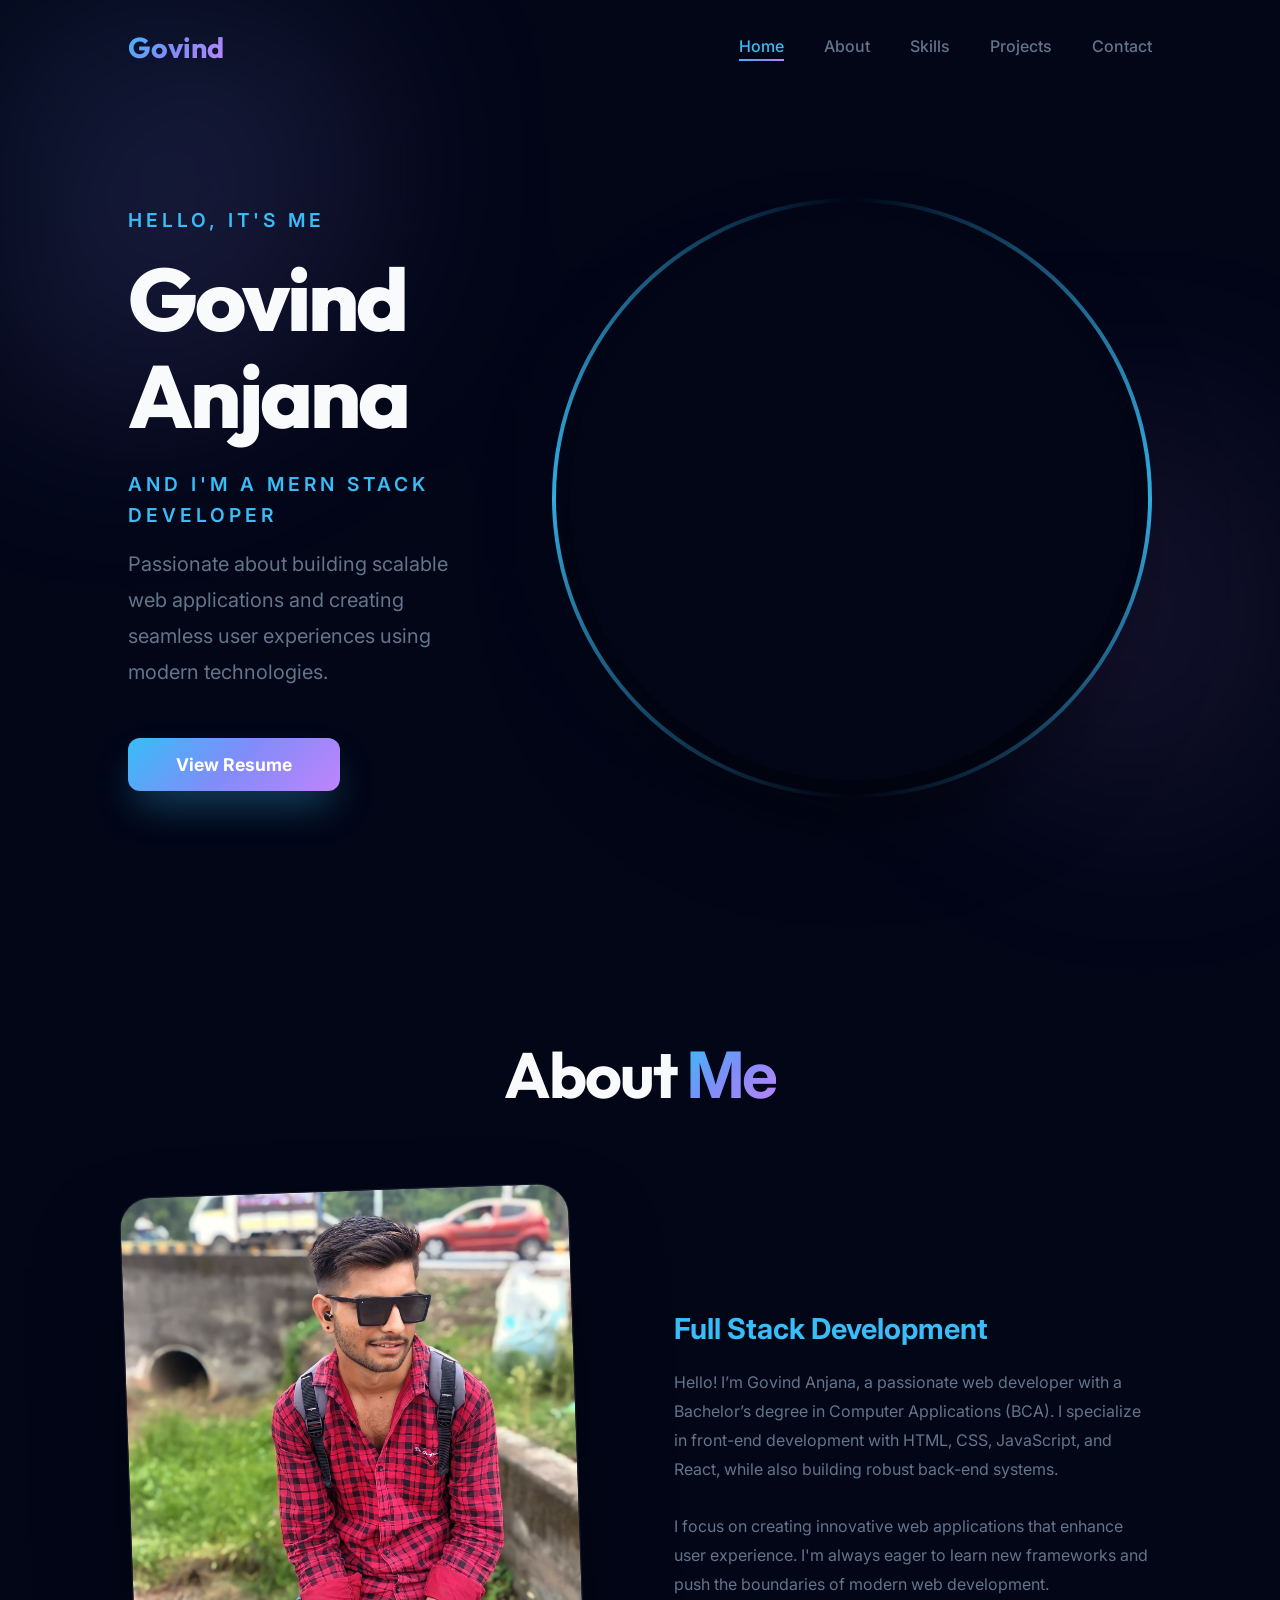
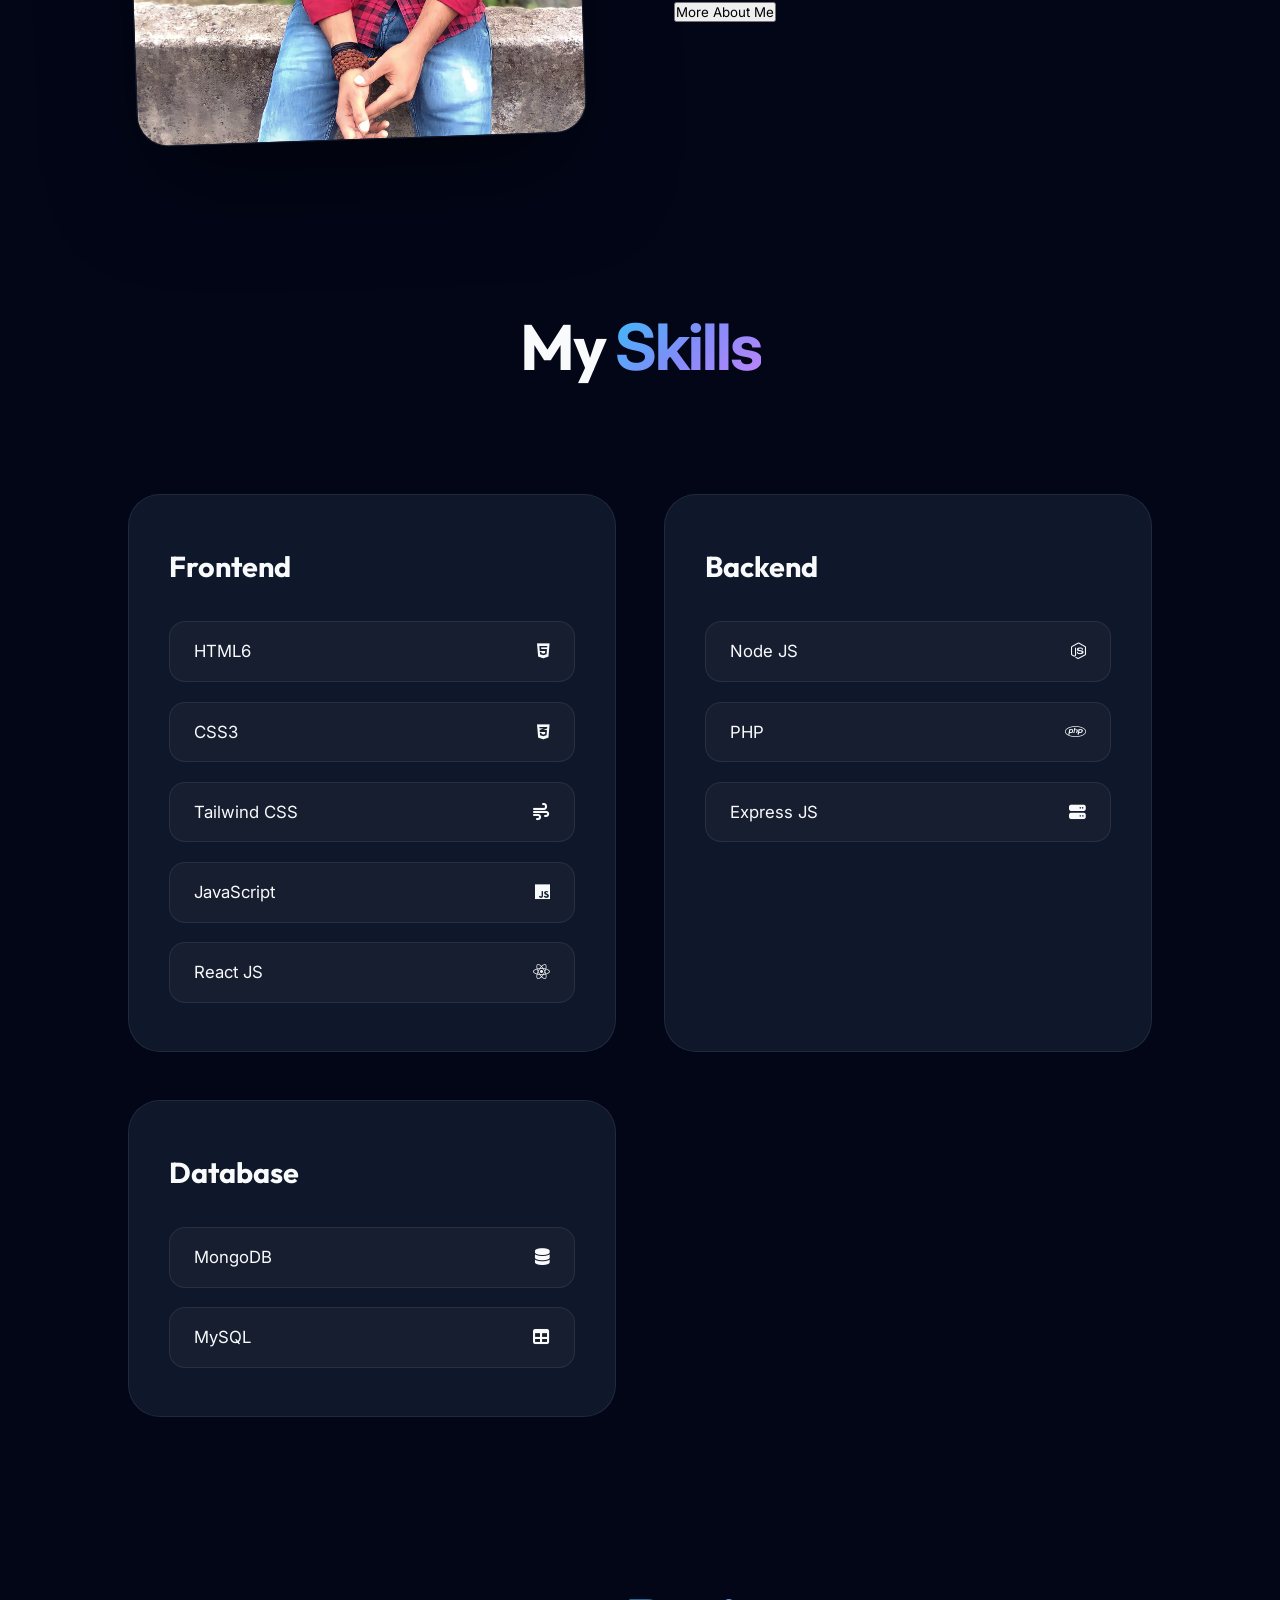
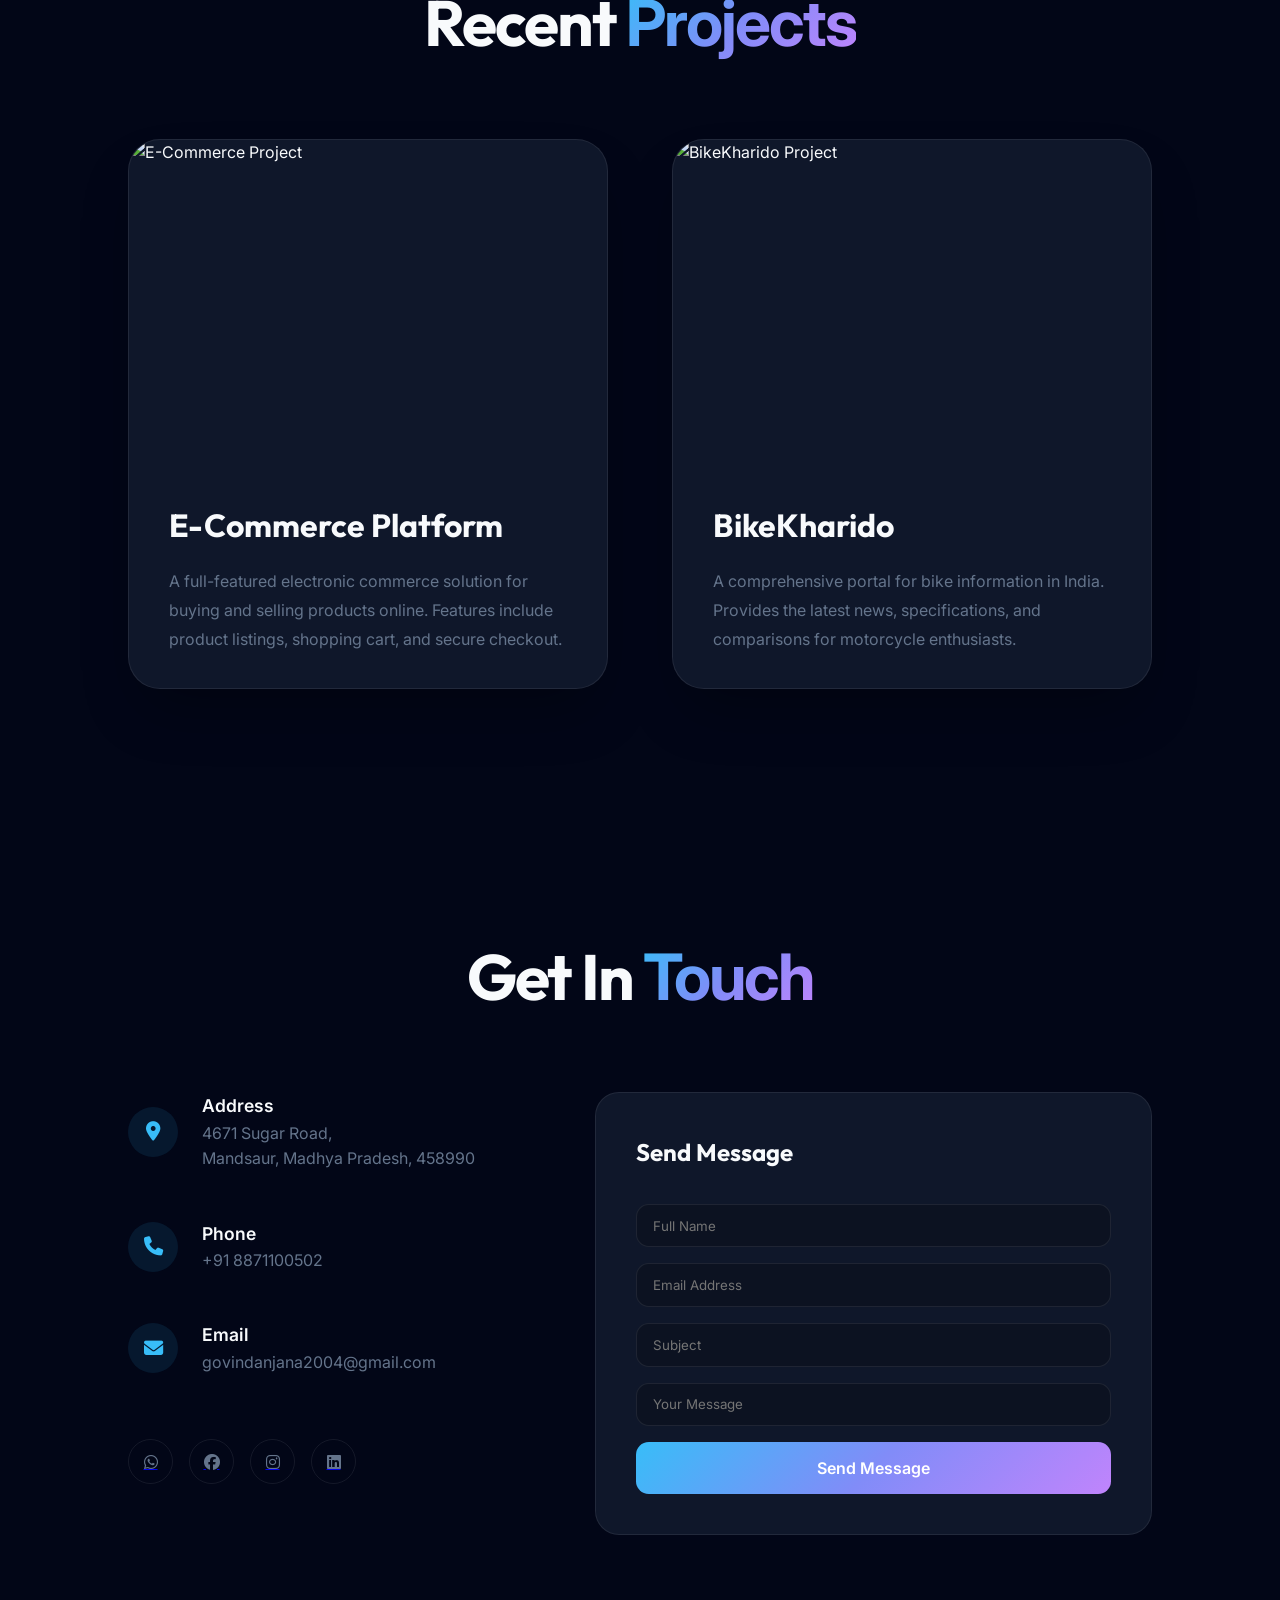
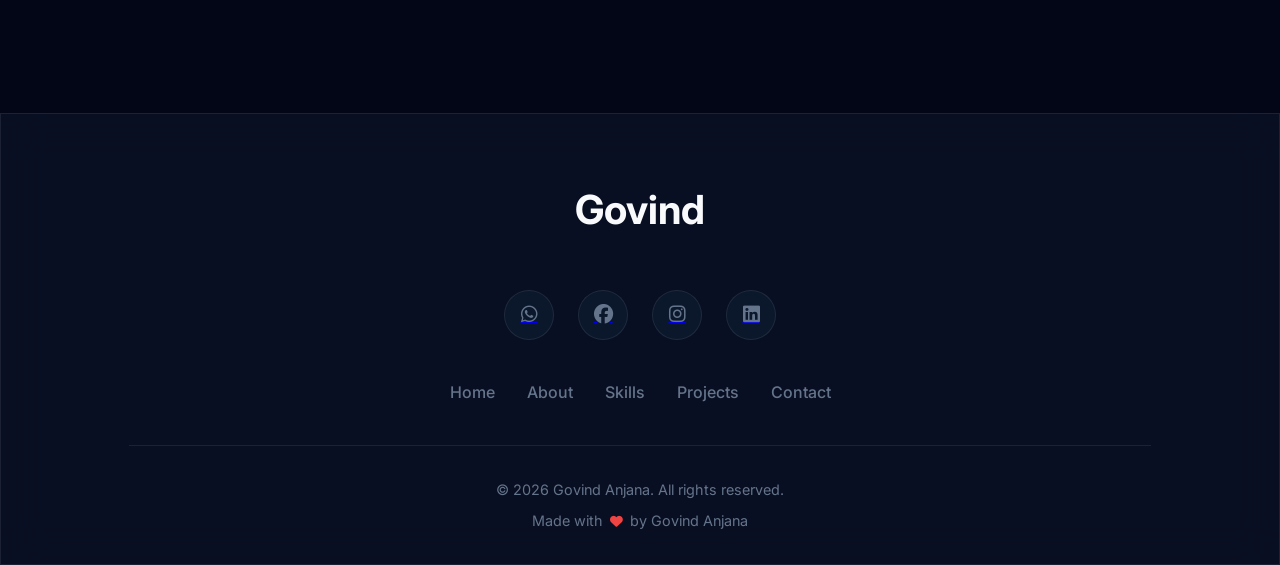
==== commit c821eb0c: "feat: Implement a rotating border effect around the profile image in the hero section." ====
--- a/index.html
+++ b/index.html
@@ -44,8 +44,12 @@
                 <button onclick="window.open('images/New Resume Govind.pdf', '_blank')">View Resume</button>
             </div>
             <div class="box a2">
-                <img src="images/govind4.jpg" alt="Govind Anjana">
-            </div>
+                <div class="image-content">
+                    <div class="rotating-border"></div>
+                    <img src="images/govind4.jpg" alt="Govind Anjana">
+                </div>
+            </div>
+
         </section>
 
         <section id="about">
--- a/portfolio.css
+++ b/portfolio.css
@@ -187,11 +187,8 @@
     letter-spacing: -3px;
 }
 
-.box.a1 h2 span {
-    /* No longer needed as handled by span color or accent color */
-}
-
 .box.a1 p {
+
     color: var(--text-muted);
     font-size: clamp(1rem, 2vw, 1.25rem);
     max-width: 550px;
@@ -217,20 +214,63 @@
     box-shadow: 0 30px 60px -12px rgba(56, 189, 248, 0.5);
 }
 
+.box.a2 {
+    position: relative;
+    display: flex;
+    justify-content: center;
+    align-items: center;
+}
+
+.image-content {
+    position: relative;
+    width: clamp(350px, 50vw, 600px);
+    height: clamp(350px, 50vw, 600px);
+    display: flex;
+    justify-content: center;
+    align-items: center;
+    border-radius: 50%;
+}
+
+.rotating-border {
+    position: absolute;
+    width: 100%;
+    height: 100%;
+    border-radius: 50%;
+    background: conic-gradient(from 0deg, transparent, var(--accent), transparent 50%, var(--accent), transparent);
+    animation: rotate-border 6s linear infinite;
+    z-index: 1;
+    padding: 8px; /* Space for the border */
+}
+
+.rotating-border::after {
+    content: '';
+    position: absolute;
+    inset: 4px; /* Thickness of the border */
+    background: var(--bg-dark);
+    border-radius: 50%;
+    z-index: -1;
+}
+
 .box.a2 img {
-    width: clamp(300px, 40vw, 500px);
-    height: clamp(300px, 40vw, 500px);
+    width: 94%; /* Slightly smaller than the border */
+    height: 94%;
     object-fit: cover;
-    border-radius: 60% 40% 30% 70% / 60% 30% 70% 40%;
-    border: 1px solid var(--glass-border);
-    animation: morph 20s linear infinite;
+    border-radius: 50%;
+    position: relative;
+    z-index: 5;
+    border: 4px solid var(--bg-dark);
     box-shadow: 0 50px 100px -20px rgba(0, 0, 0, 0.5);
-}
-
-@keyframes morph {
-    0% { border-radius: 60% 40% 30% 70% / 60% 30% 70% 40%; transform: rotate(0deg); }
-    50% { border-radius: 30% 60% 70% 40% / 50% 60% 30% 60%; transform: rotate(5deg); }
-    100% { border-radius: 60% 40% 30% 70% / 60% 30% 70% 40%; transform: rotate(0deg); }
+    transition: var(--transition);
+}
+
+
+.image-content:hover img {
+    transform: scale(1.05);
+}
+
+@keyframes rotate-border {
+    0% { transform: rotate(0deg); }
+    100% { transform: rotate(360deg); }
 }
 
 /* About Section */
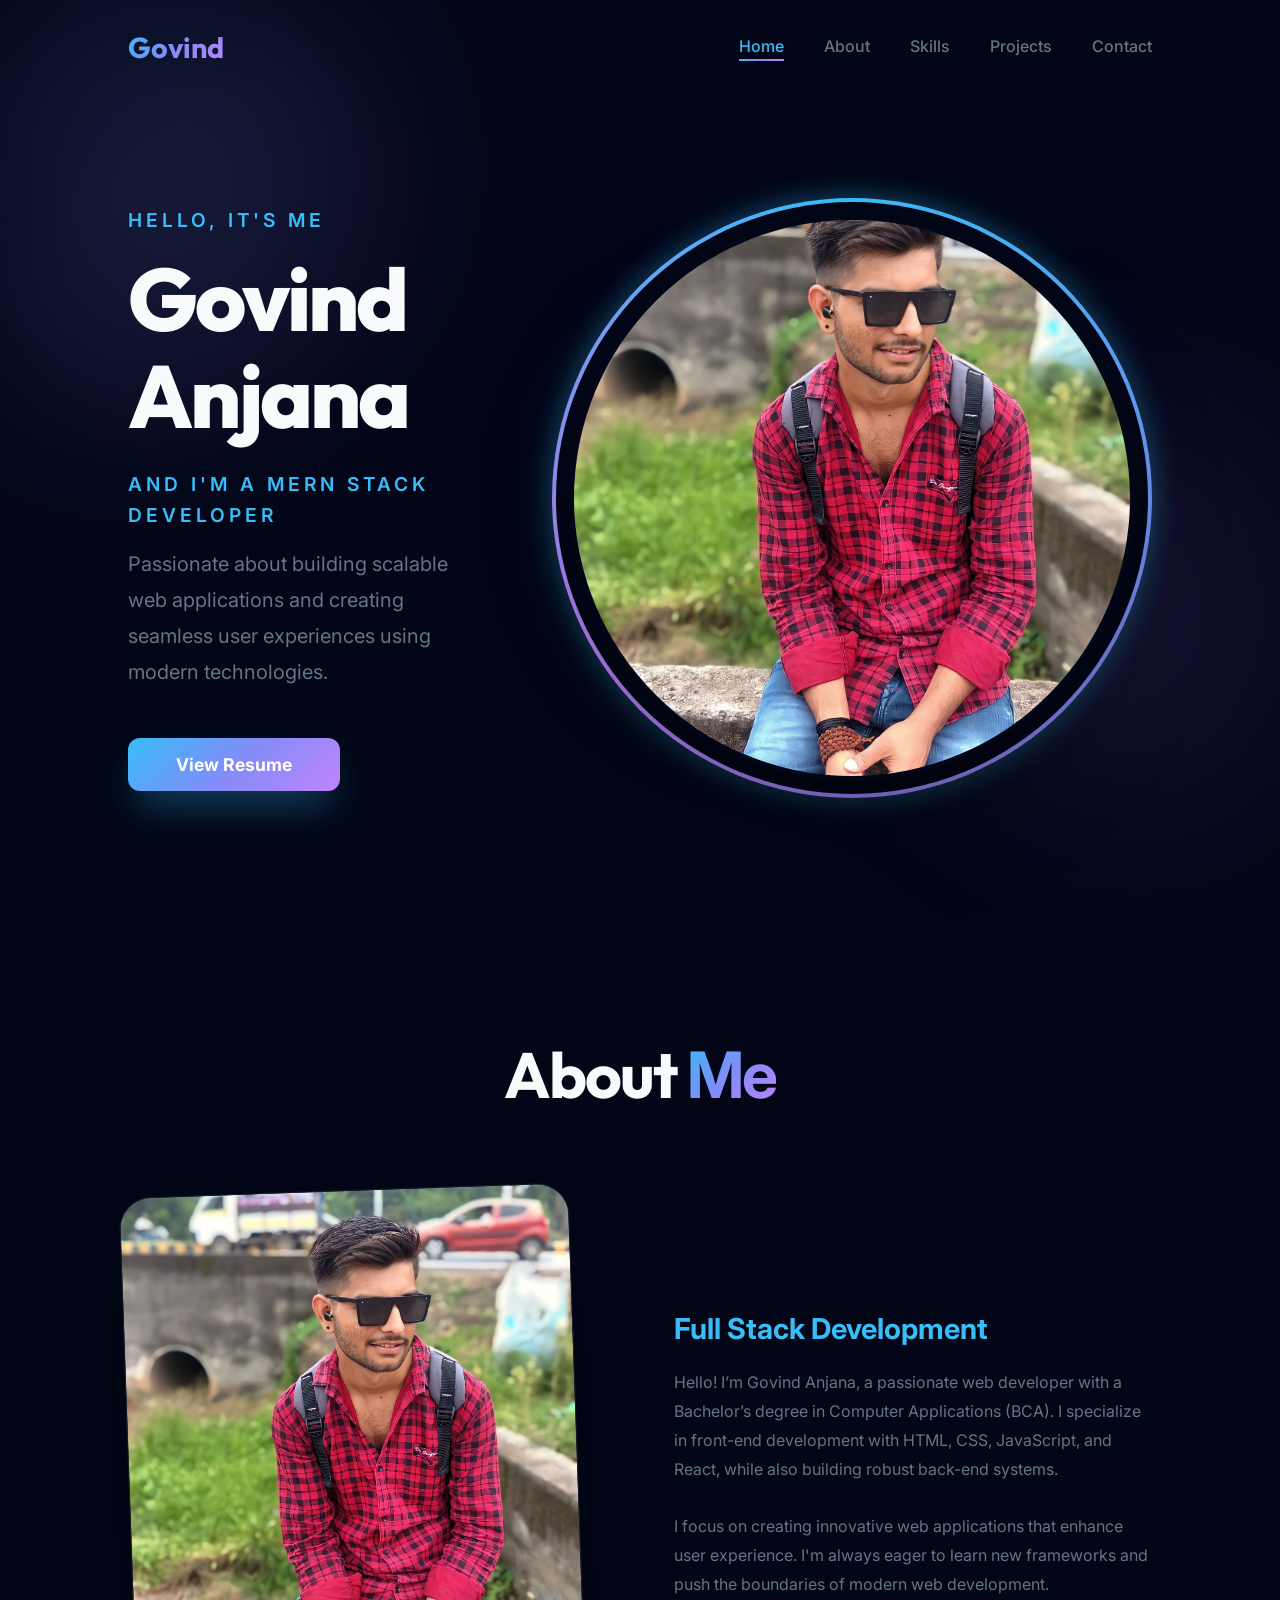
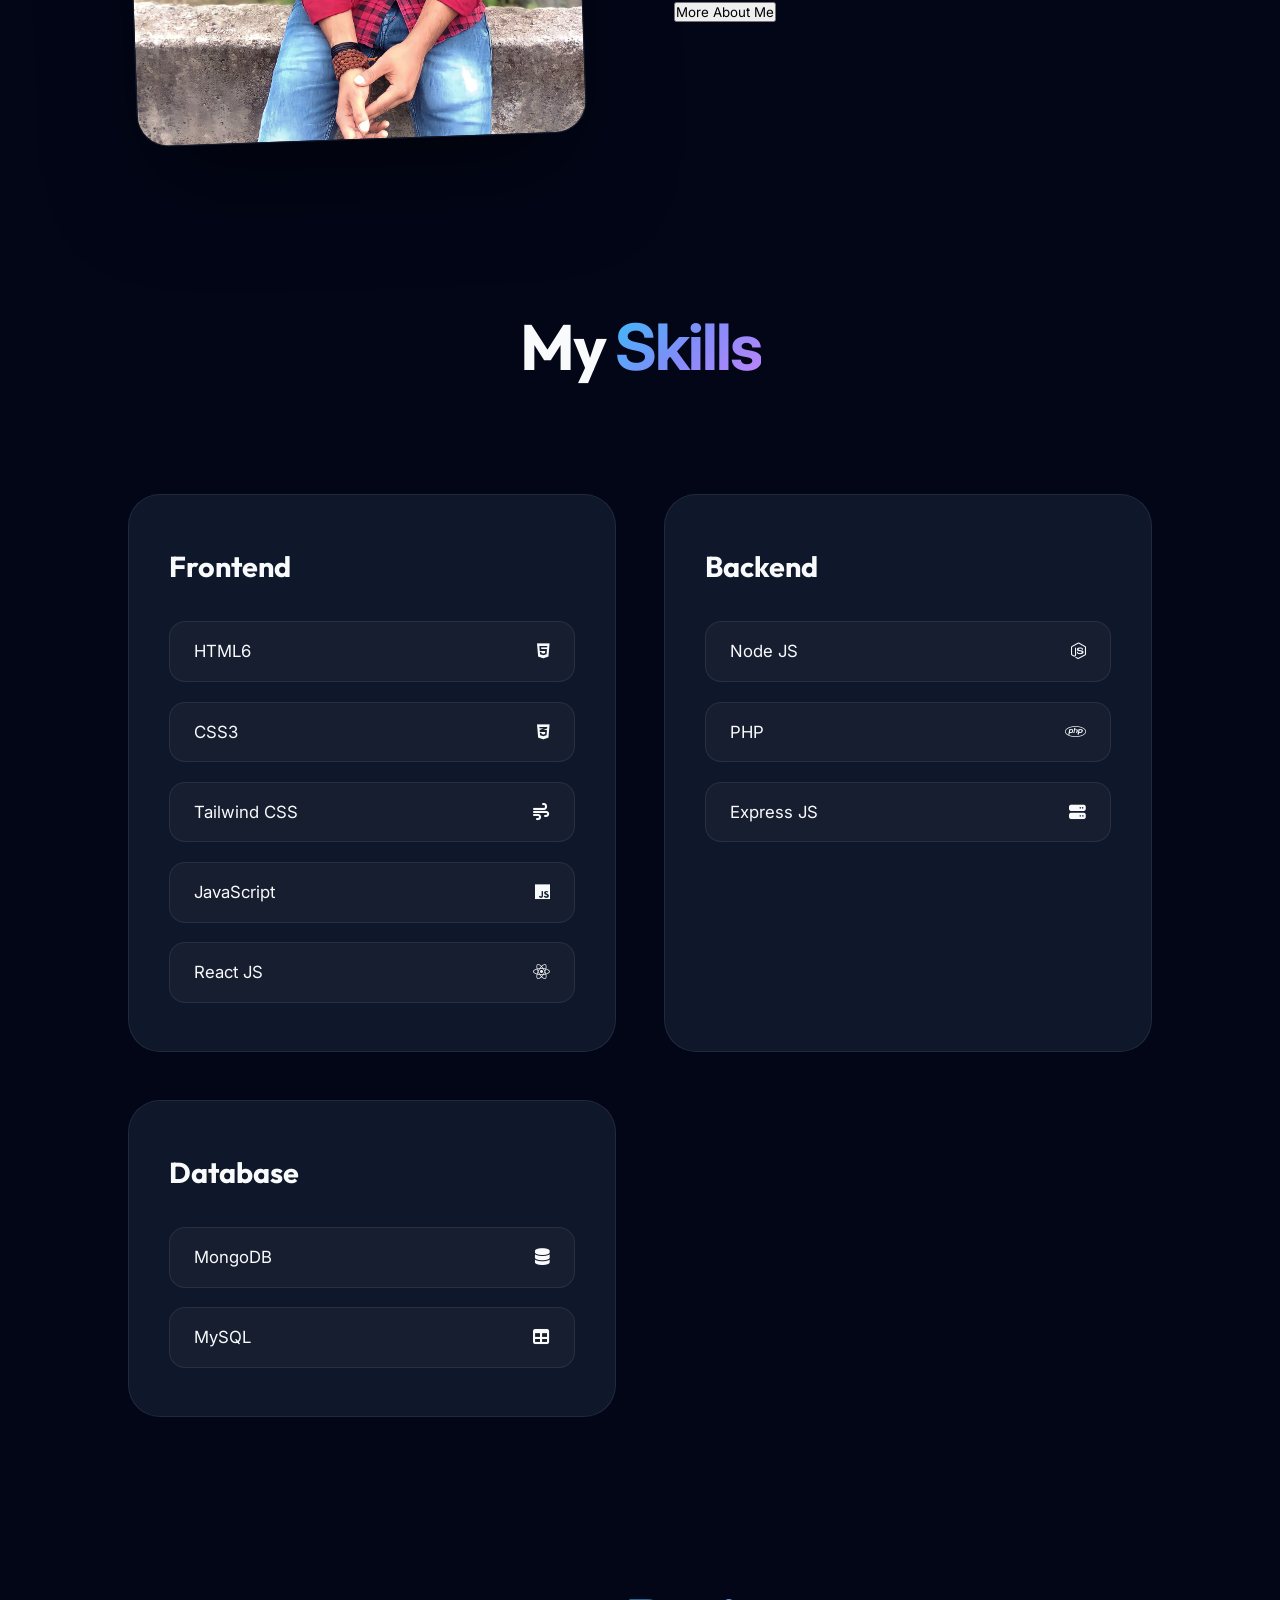
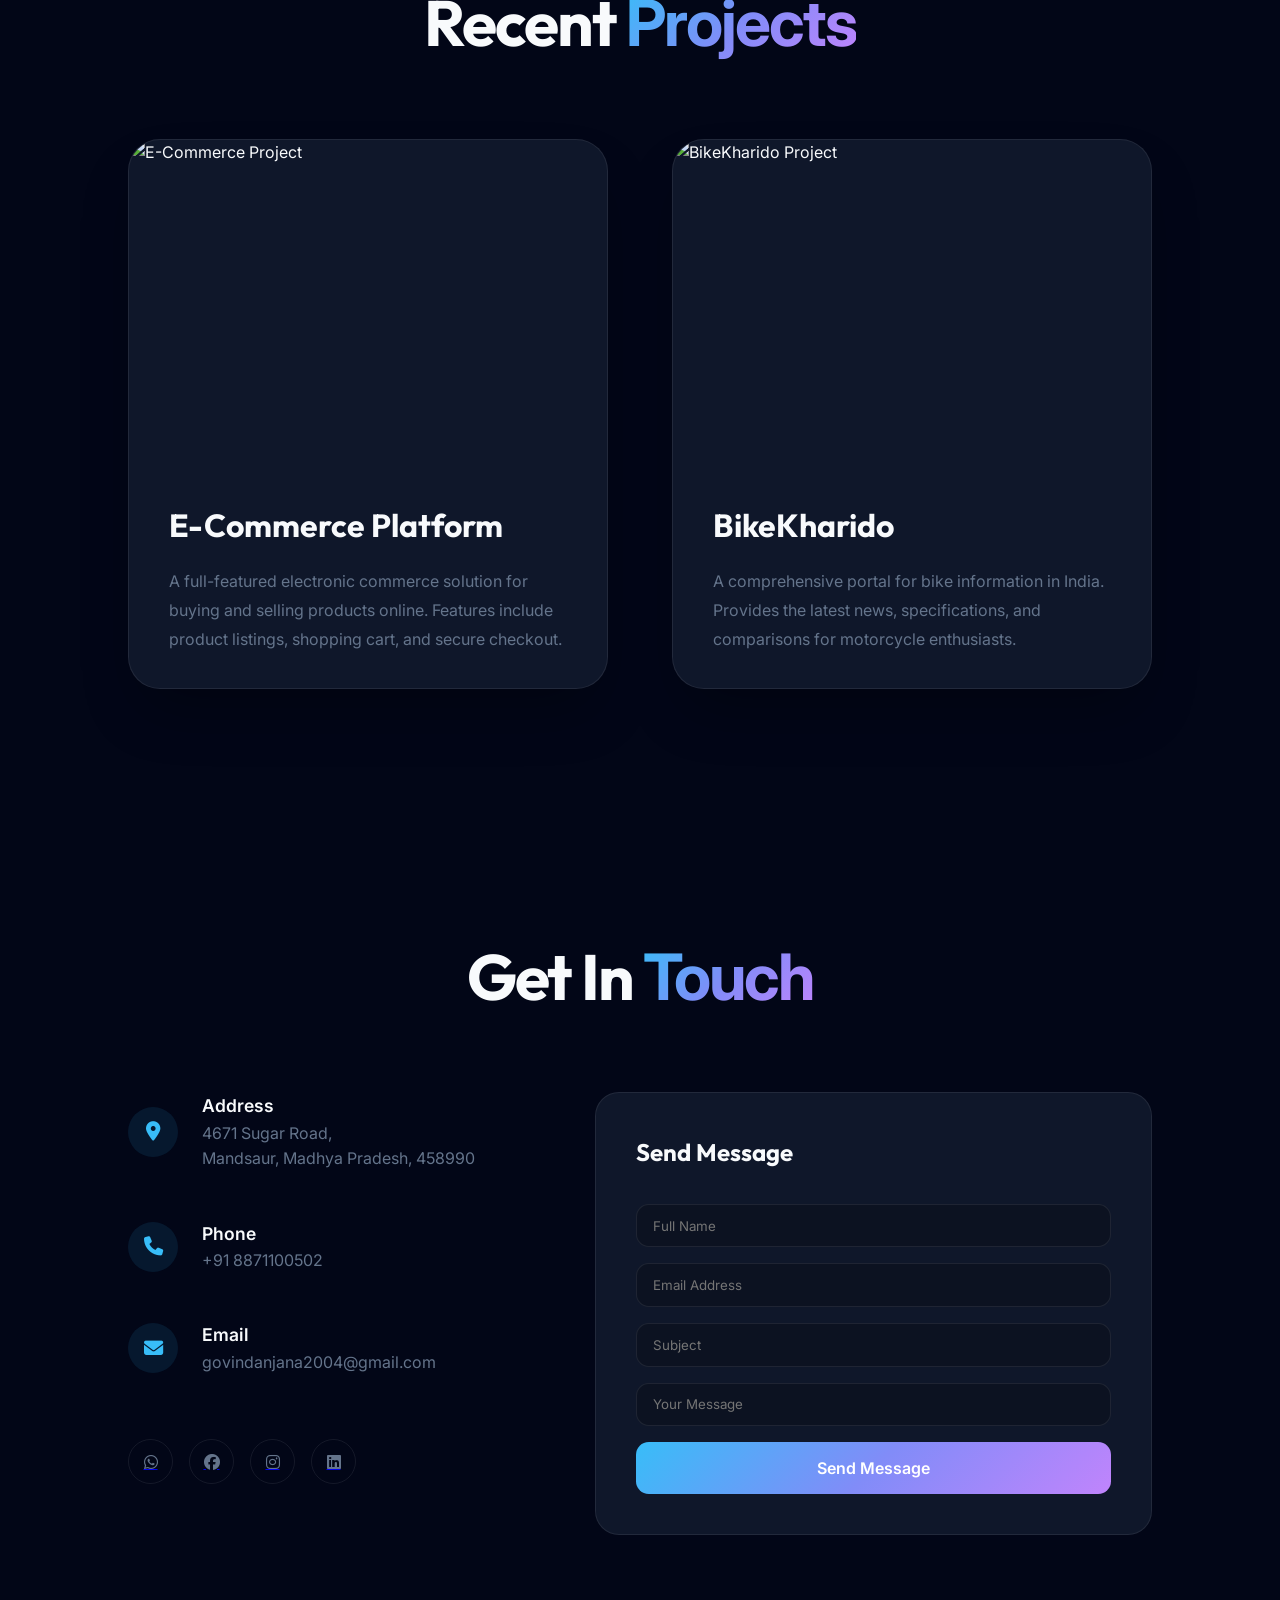
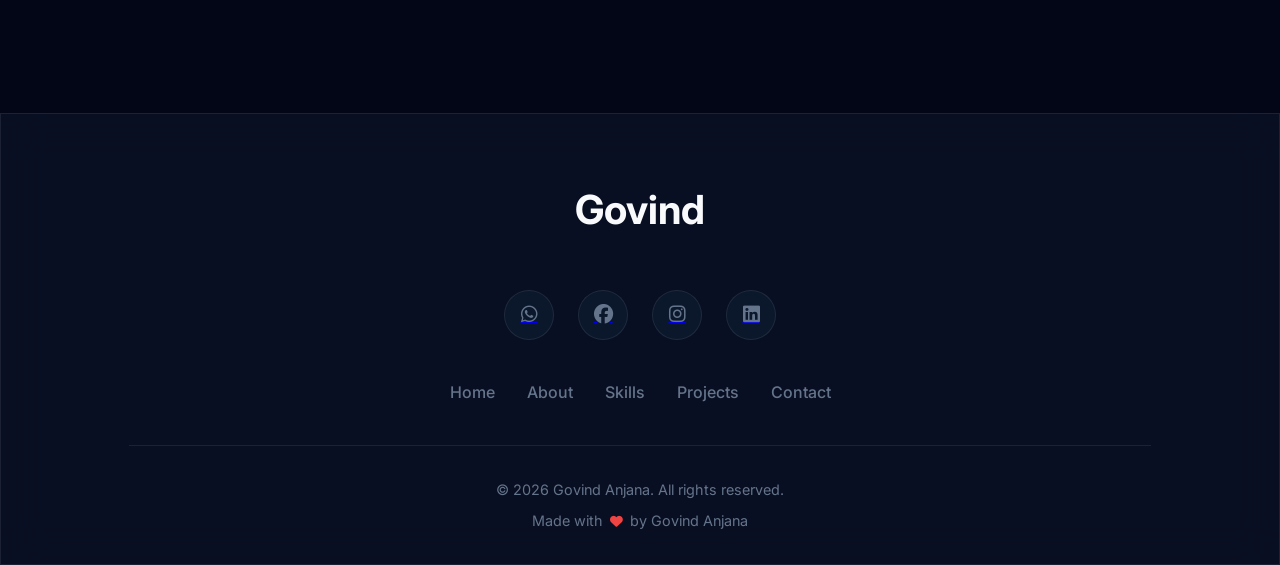
==== commit ea48948d: "feat: Refine hero section animations, update profile image, enhance rotating border styling, and add" ====
--- a/index.html
+++ b/index.html
@@ -46,7 +46,7 @@
             <div class="box a2">
                 <div class="image-content">
                     <div class="rotating-border"></div>
-                    <img src="images/govind4.jpg" alt="Govind Anjana">
+                    <img src="images/govind2.jpg" alt="Govind Anjana">
                 </div>
             </div>
 
--- a/portfolio.css
+++ b/portfolio.css
@@ -236,10 +236,11 @@
     width: 100%;
     height: 100%;
     border-radius: 50%;
-    background: conic-gradient(from 0deg, transparent, var(--accent), transparent 50%, var(--accent), transparent);
-    animation: rotate-border 6s linear infinite;
+    background: conic-gradient(from 0deg, #38bdf8, #818cf8, #c084fc, #38bdf8);
+    animation: rotate-border 4s linear infinite;
     z-index: 1;
-    padding: 8px; /* Space for the border */
+    padding: 8px;
+    box-shadow: 0 0 30px rgba(56, 189, 248, 0.4);
 }
 
 .rotating-border::after {
@@ -252,7 +253,7 @@
 }
 
 .box.a2 img {
-    width: 94%; /* Slightly smaller than the border */
+    width: 94%;
     height: 94%;
     object-fit: cover;
     border-radius: 50%;
@@ -261,6 +262,18 @@
     border: 4px solid var(--bg-dark);
     box-shadow: 0 50px 100px -20px rgba(0, 0, 0, 0.5);
     transition: var(--transition);
+}
+
+/* Debug class to hide image and see animation */
+.image-content.hide-image img {
+    opacity: 0;
+    pointer-events: none;
+}
+
+.image-content.hide-image .rotating-border {
+    width: 100%;
+    height: 100%;
+    padding: 12px;
 }
 
 
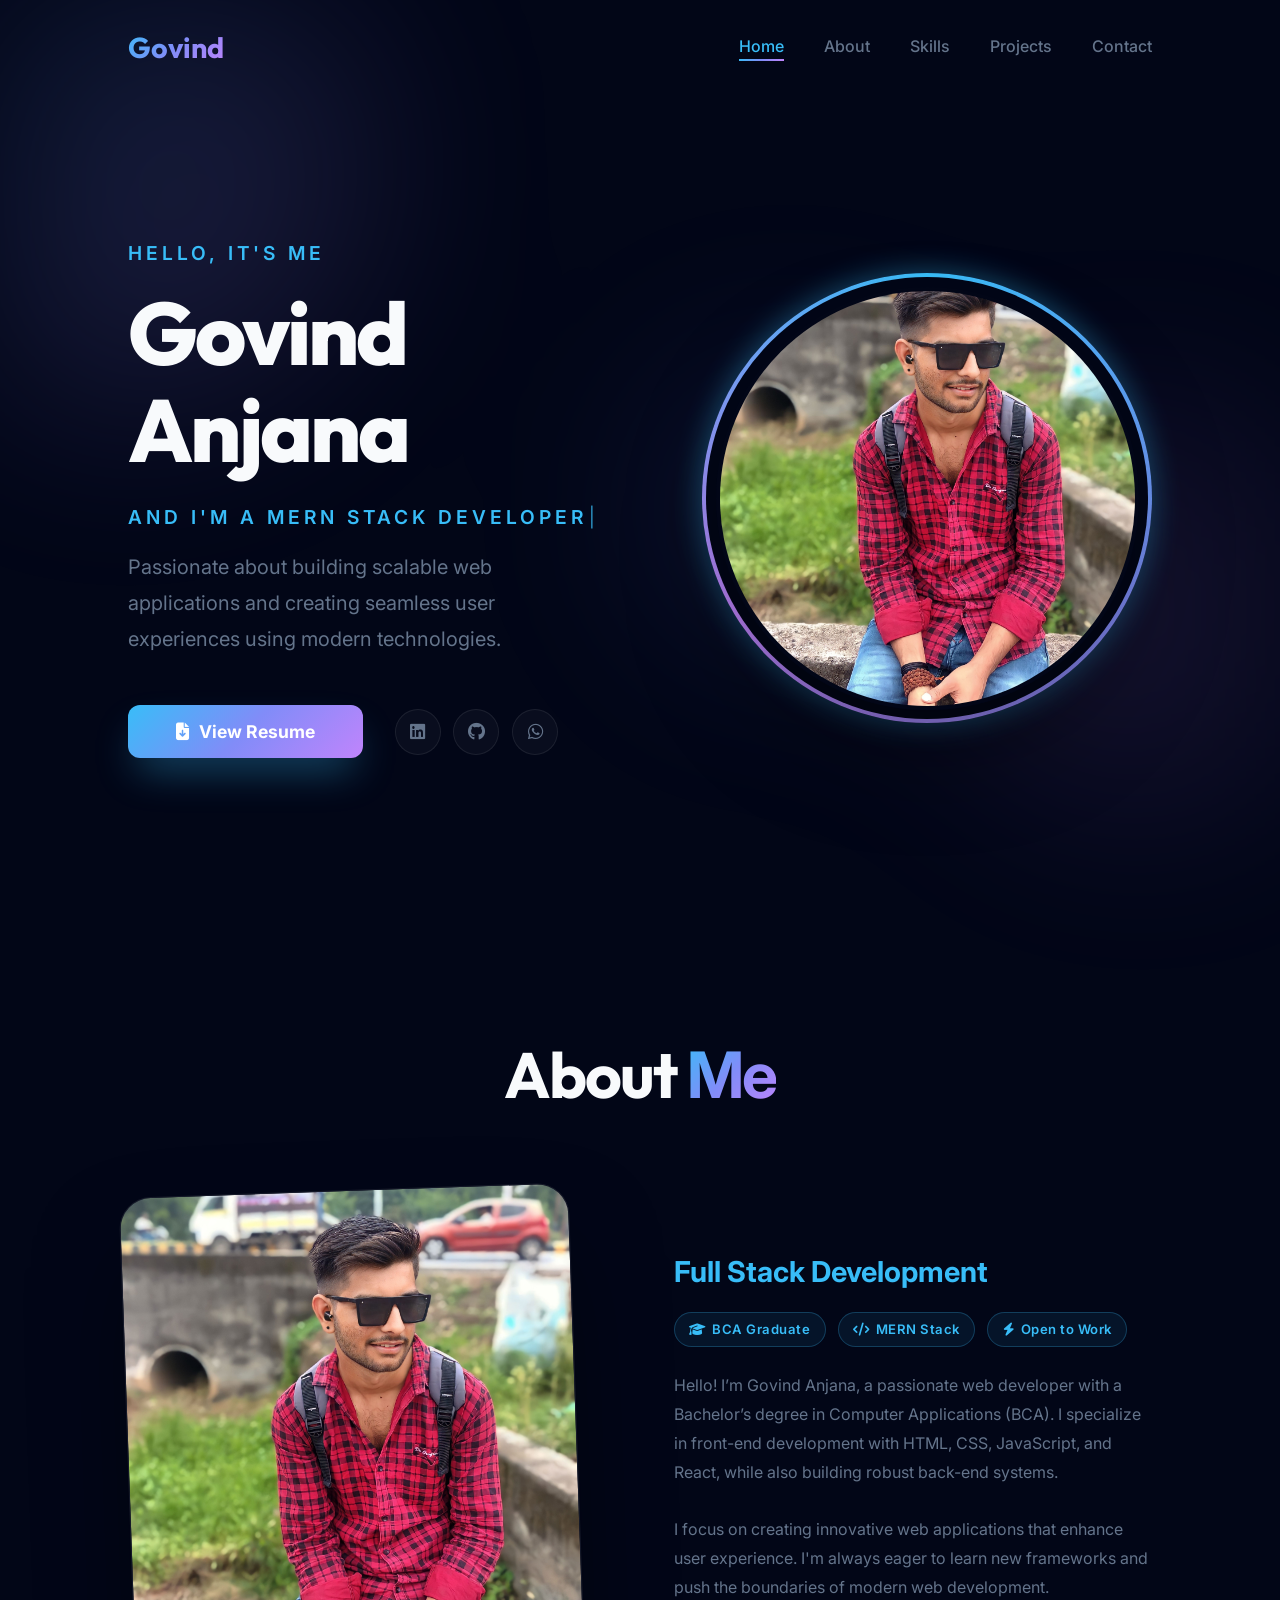
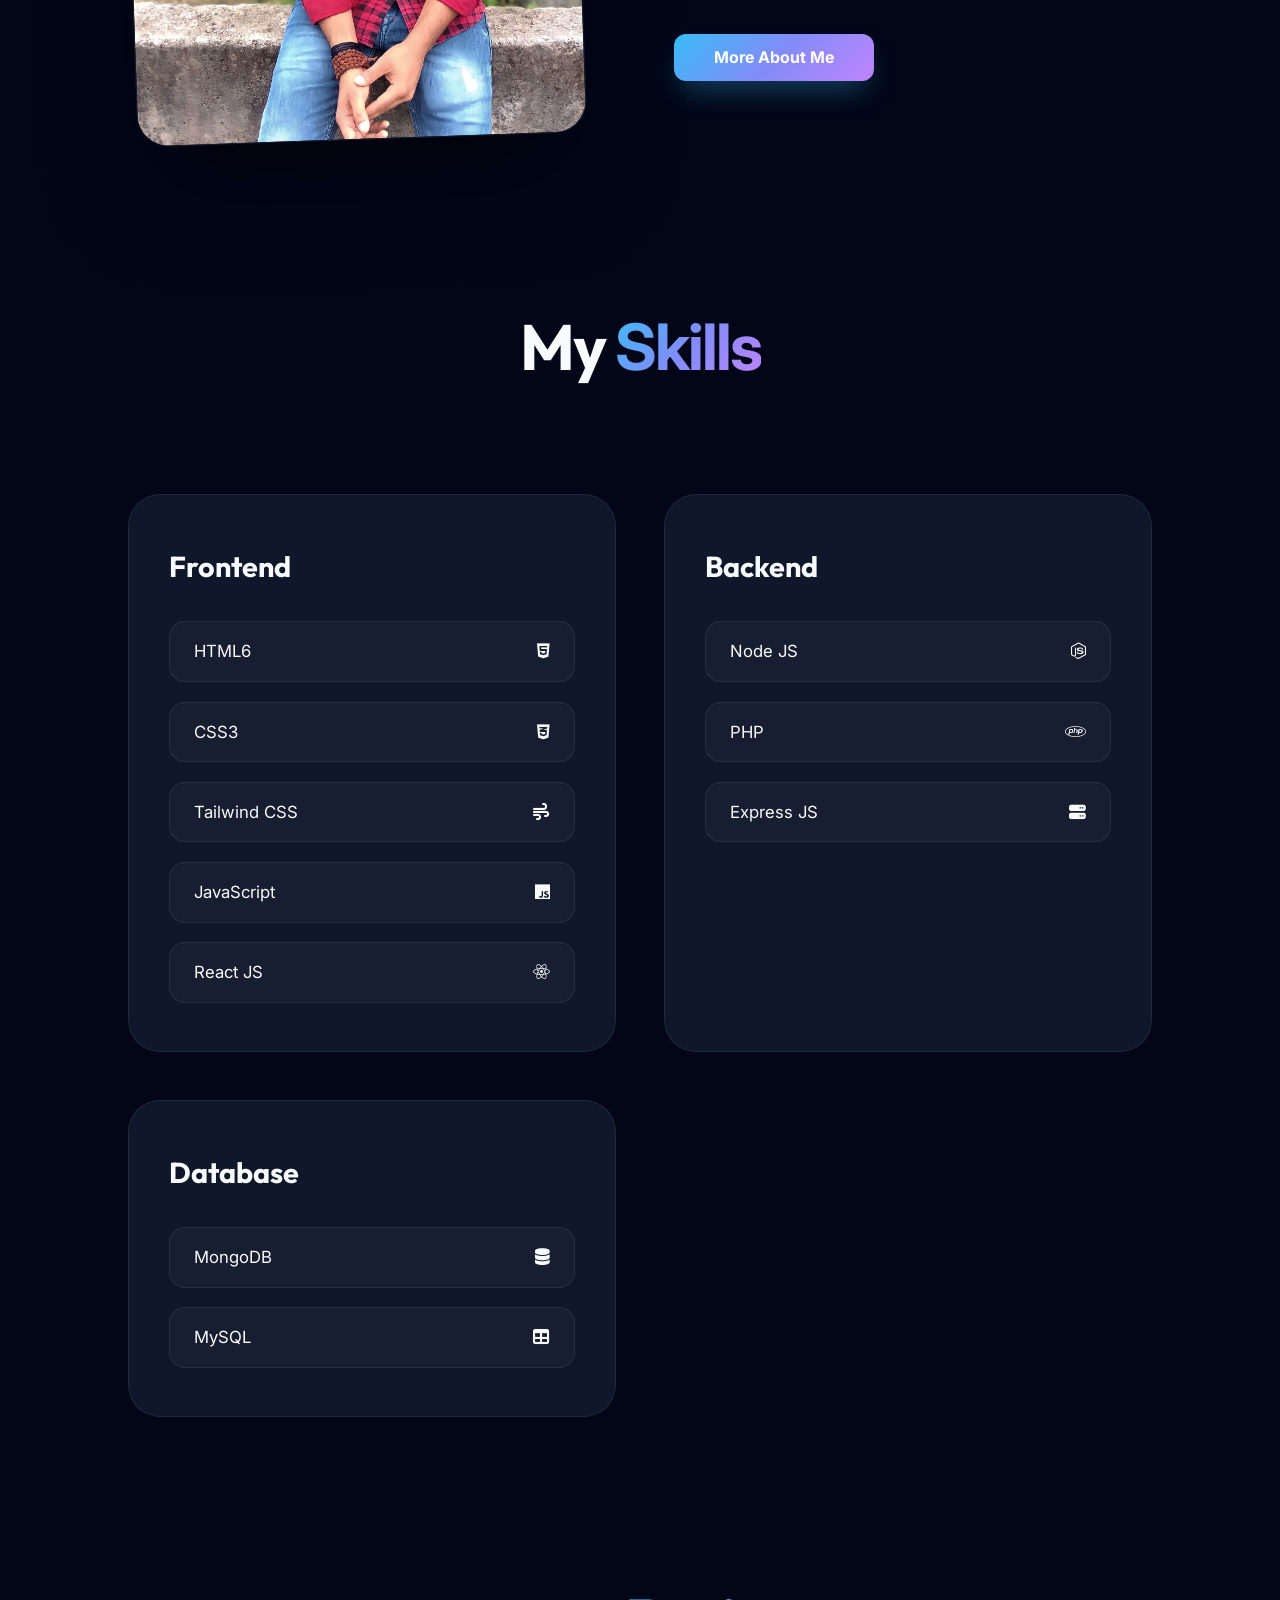
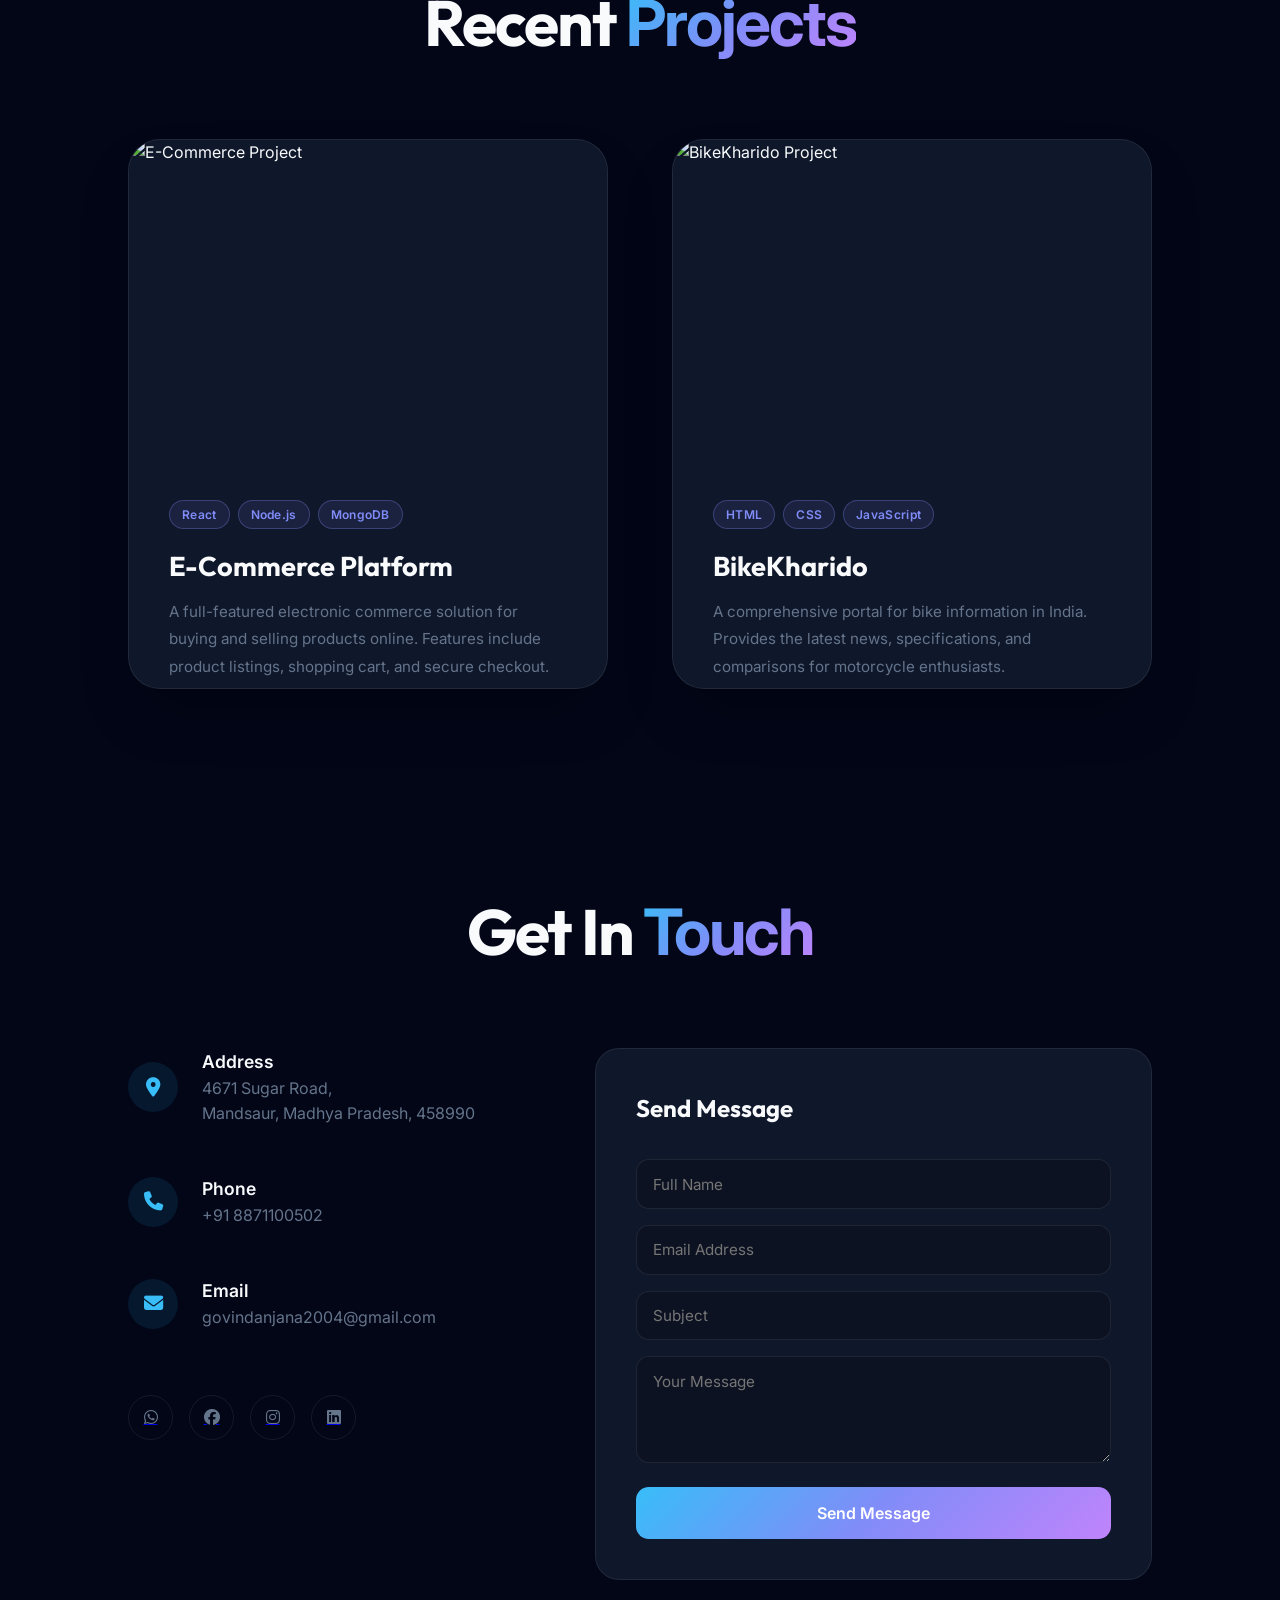
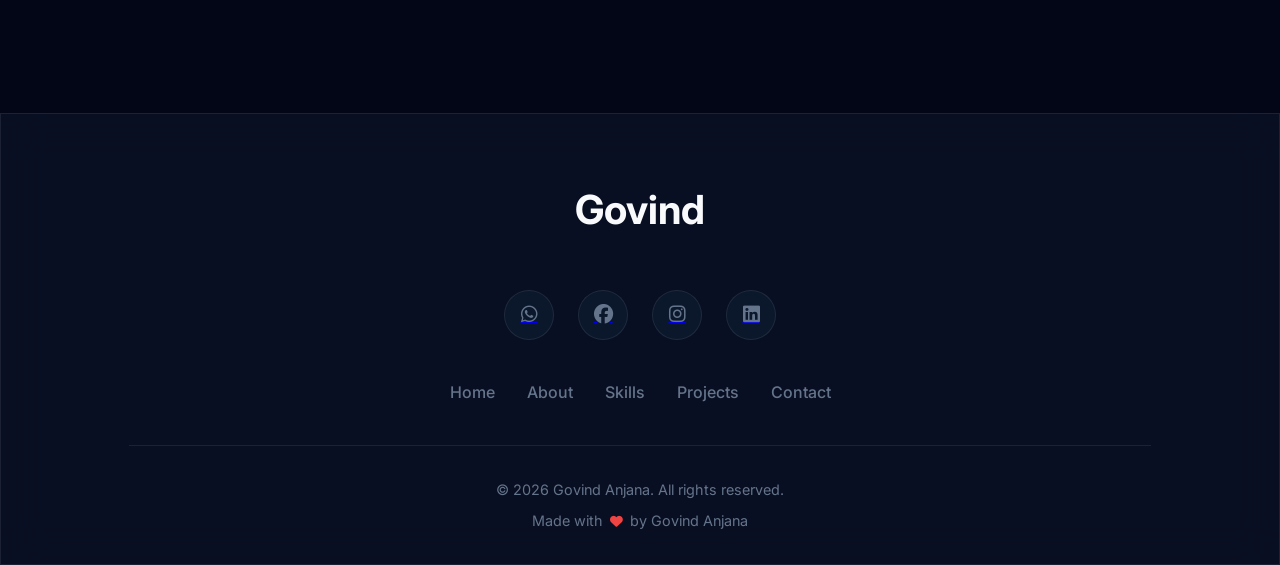
==== commit a1cc1f00: "feat: Implement a dynamic typing effect, add social media links and skill badges, enhance project ca" ====
--- a/index.html
+++ b/index.html
@@ -4,7 +4,11 @@
     <meta charset="UTF-8">
     <meta name="viewport" content="width=device-width, initial-scale=1.0">
     <link rel="stylesheet" href="https://cdnjs.cloudflare.com/ajax/libs/font-awesome/6.4.0/css/all.min.css">  
+    <link rel="preconnect" href="https://fonts.googleapis.com">
+    <link rel="preconnect" href="https://fonts.gstatic.com" crossorigin>
+    <link href="https://fonts.googleapis.com/css2?family=Inter:wght@300;400;500;600;700&family=Outfit:wght@300;400;500;600;700;800&display=swap" rel="stylesheet">
     <link rel="stylesheet" href="portfolio.css"> 
+    <meta name="description" content="Govind Anjana – MERN Stack Developer. Passionate about building scalable web applications and seamless user experiences.">
     <title>Govind Anjana | Portfolio</title>
 </head>
 <body>
@@ -37,11 +41,20 @@
             <div class="box a1">
                 <h2>Hello, It's Me</h2>
                 <h1>Govind Anjana</h1>
-                <h2>And I'm a <span>MERN Stack Developer</span></h2>
+                <h2>And I'm a <span id="typed-text">MERN Stack Developer</span><span class="typed-cursor">|</span></h2>
                 <p>
                     Passionate about building scalable web applications and creating seamless user experiences using modern technologies.
                 </p>
-                <button onclick="window.open('images/New Resume Govind.pdf', '_blank')">View Resume</button>
+                <div class="hero-actions">
+                    <button onclick="window.open('images/New Resume Govind.pdf', '_blank')">
+                        <i class="fa-solid fa-file-arrow-down"></i> View Resume
+                    </button>
+                    <div class="hero-socials">
+                        <a href="#" title="LinkedIn" class="social-pill"><i class="fa-brands fa-linkedin"></i></a>
+                        <a href="#" title="GitHub" class="social-pill"><i class="fa-brands fa-github"></i></a>
+                        <a href="#" title="WhatsApp" class="social-pill"><i class="fa-brands fa-whatsapp"></i></a>
+                    </div>
+                </div>
             </div>
             <div class="box a2">
                 <div class="image-content">
@@ -60,6 +73,11 @@
                 </div>
                 <div class="a1">
                     <h2>Full Stack Development</h2>
+                    <div class="about-badges">
+                        <span class="badge"><i class="fa-solid fa-graduation-cap"></i> BCA Graduate</span>
+                        <span class="badge"><i class="fa-solid fa-code"></i> MERN Stack</span>
+                        <span class="badge"><i class="fa-solid fa-bolt"></i> Open to Work</span>
+                    </div>
                     <p>
                         Hello! I’m Govind Anjana, a passionate web developer with a Bachelor’s degree in Computer Applications (BCA). I specialize in front-end development with HTML, CSS, JavaScript, and React, while also building robust back-end systems.
                         <br><br>
@@ -107,8 +125,16 @@
                 <div class="card">
                     <div class="cover">
                         <img src="https://images.pexels.com/photos/6273274/pexels-photo-6273274.jpeg?auto=compress&cs=tinysrgb&w=600" alt="E-Commerce Project">
+                        <div class="card-overlay">
+                            <a href="#" class="view-btn"><i class="fa-solid fa-arrow-up-right-from-square"></i> View Project</a>
+                        </div>
                     </div>
                     <div class="content">
+                        <div class="card-tags">
+                            <span class="tag">React</span>
+                            <span class="tag">Node.js</span>
+                            <span class="tag">MongoDB</span>
+                        </div>
                         <h1>E-Commerce Platform</h1>
                         <p>
                             A full-featured electronic commerce solution for buying and selling products online. Features include product listings, shopping cart, and secure checkout.
@@ -119,8 +145,16 @@
                 <div class="card">
                     <div class="cover">
                         <img src="https://images.pexels.com/photos/6913396/pexels-photo-6913396.jpeg?auto=compress&cs=tinysrgb&w=600" alt="BikeKharido Project">
+                        <div class="card-overlay">
+                            <a href="#" class="view-btn"><i class="fa-solid fa-arrow-up-right-from-square"></i> View Project</a>
+                        </div>
                     </div>
                     <div class="content">
+                        <div class="card-tags">
+                            <span class="tag">HTML</span>
+                            <span class="tag">CSS</span>
+                            <span class="tag">JavaScript</span>
+                        </div>
                         <h1>BikeKharido</h1>
                         <p>
                             A comprehensive portal for bike information in India. Provides the latest news, specifications, and comparisons for motorcycle enthusiasts.
@@ -168,7 +202,7 @@
                         <input type="text" id="full" required placeholder="Full Name">
                         <input type="email" id="email" required placeholder="Email Address">
                         <input type="text" id="sub" placeholder="Subject">
-                        <input type="text" id="mes" placeholder="Your Message">
+                        <textarea id="mes" placeholder="Your Message" rows="4"></textarea>
                         <button type="submit">Send Message</button> 
                     </form>
                 </div>
--- a/portfolio.css
+++ b/portfolio.css
@@ -207,6 +207,9 @@
     cursor: pointer;
     transition: var(--transition);
     box-shadow: 0 20px 40px -10px rgba(56, 189, 248, 0.4);
+    display: inline-flex;
+    align-items: center;
+    gap: 0.6rem;
 }
 
 .box.a1 button:hover {
@@ -214,6 +217,56 @@
     box-shadow: 0 30px 60px -12px rgba(56, 189, 248, 0.5);
 }
 
+/* Hero Actions Row */
+.hero-actions {
+    display: flex;
+    align-items: center;
+    gap: 2rem;
+    flex-wrap: wrap;
+}
+
+.hero-socials {
+    display: flex;
+    gap: 0.8rem;
+}
+
+.social-pill {
+    width: 46px;
+    height: 46px;
+    display: flex;
+    align-items: center;
+    justify-content: center;
+    border: 1px solid var(--glass-border);
+    border-radius: 50%;
+    color: var(--text-muted);
+    text-decoration: none;
+    font-size: 1.1rem;
+    transition: var(--transition);
+    background: rgba(255,255,255,0.03);
+}
+
+.social-pill:hover {
+    background: var(--accent-gradient);
+    color: white;
+    border-color: transparent;
+    transform: translateY(-4px);
+    box-shadow: 0 12px 24px -6px rgba(56, 189, 248, 0.4);
+}
+
+/* Typed Cursor */
+.typed-cursor {
+    display: inline-block;
+    color: var(--accent);
+    animation: blink-cursor 0.75s step-end infinite;
+    font-weight: 300;
+    margin-left: 2px;
+}
+
+@keyframes blink-cursor {
+    0%, 100% { opacity: 1; }
+    50% { opacity: 0; }
+}
+
 .box.a2 {
     position: relative;
     display: flex;
@@ -223,8 +276,8 @@
 
 .image-content {
     position: relative;
-    width: clamp(350px, 50vw, 600px);
-    height: clamp(350px, 50vw, 600px);
+    width: clamp(280px, 40vw, 450px);
+    height: clamp(280px, 40vw, 450px);
     display: flex;
     justify-content: center;
     align-items: center;
@@ -286,6 +339,54 @@
     100% { transform: rotate(360deg); }
 }
 
+/* About Badges */
+.about-badges {
+    display: flex;
+    flex-wrap: wrap;
+    gap: 0.75rem;
+    margin-bottom: 1.5rem;
+}
+
+.badge {
+    display: inline-flex;
+    align-items: center;
+    gap: 0.4rem;
+    padding: 0.4rem 0.9rem;
+    border-radius: 2rem;
+    background: rgba(56, 189, 248, 0.08);
+    border: 1px solid rgba(56, 189, 248, 0.25);
+    color: var(--accent);
+    font-size: 0.82rem;
+    font-weight: 600;
+    letter-spacing: 0.5px;
+    transition: var(--transition);
+}
+
+.badge:hover {
+    background: rgba(56, 189, 248, 0.18);
+    transform: translateY(-2px);
+}
+
+/* About Button */
+#about .a1 button {
+    margin-top: 2rem;
+    padding: 0.85rem 2.5rem;
+    font-size: 1rem;
+    font-weight: 700;
+    border: none;
+    border-radius: 12px;
+    background: var(--accent-gradient);
+    color: white;
+    cursor: pointer;
+    transition: var(--transition);
+    box-shadow: 0 15px 30px -8px rgba(56, 189, 248, 0.35);
+}
+
+#about .a1 button:hover {
+    transform: translateY(-4px) scale(1.02);
+    box-shadow: 0 25px 50px -10px rgba(56, 189, 248, 0.45);
+}
+
 /* About Section */
 #about .section {
     display: flex;
@@ -442,16 +543,77 @@
 }
 
 .content h1 {
-    font-size: 2rem;
-    margin-bottom: 1rem;
+    font-size: 1.7rem;
+    margin-bottom: 0.6rem;
     color: var(--text-main);
     font-family: 'Outfit', sans-serif;
 }
 
 .content p {
     color: var(--text-muted);
-    font-size: 1rem;
+    font-size: 0.95rem;
     line-height: 1.8;
+}
+
+/* Card Tags */
+.card-tags {
+    display: flex;
+    flex-wrap: wrap;
+    gap: 0.5rem;
+    margin-bottom: 1rem;
+}
+
+.tag {
+    padding: 0.25rem 0.75rem;
+    background: rgba(129, 140, 248, 0.1);
+    border: 1px solid rgba(129, 140, 248, 0.3);
+    border-radius: 2rem;
+    color: #818cf8;
+    font-size: 0.75rem;
+    font-weight: 600;
+    letter-spacing: 0.3px;
+}
+
+/* Card Overlay */
+.card-overlay {
+    position: absolute;
+    inset: 0;
+    background: rgba(2, 6, 23, 0.7);
+    display: flex;
+    align-items: center;
+    justify-content: center;
+    opacity: 0;
+    transition: var(--transition);
+    backdrop-filter: blur(4px);
+}
+
+.card:hover .card-overlay {
+    opacity: 1;
+}
+
+.view-btn {
+    padding: 0.75rem 1.8rem;
+    background: var(--accent-gradient);
+    color: white;
+    text-decoration: none;
+    border-radius: 2rem;
+    font-weight: 700;
+    font-size: 0.95rem;
+    display: inline-flex;
+    align-items: center;
+    gap: 0.5rem;
+    transform: translateY(20px);
+    transition: var(--transition);
+    box-shadow: 0 10px 30px -5px rgba(56, 189, 248, 0.5);
+}
+
+.card:hover .view-btn {
+    transform: translateY(0);
+}
+
+.view-btn:hover {
+    box-shadow: 0 20px 40px -8px rgba(56, 189, 248, 0.6);
+    transform: translateY(-3px) scale(1.05) !important;
 }
 
 /* Contact Section */
@@ -534,9 +696,10 @@
     text-align: left;
 }
 
-.con-mess input {
-    width: 100%;
-    padding: 0.8rem 1rem;
+.con-mess input,
+.con-mess textarea {
+    width: 100%;
+    padding: 0.9rem 1rem;
     background: rgba(0, 0, 0, 0.2);
     border: 1px solid var(--glass-border);
     border-radius: 0.8rem;
@@ -544,11 +707,16 @@
     margin-bottom: 1rem;
     outline: none;
     transition: var(--transition);
-}
-
-.con-mess input:focus {
+    font-family: 'Inter', sans-serif;
+    font-size: 0.95rem;
+    resize: vertical;
+}
+
+.con-mess input:focus,
+.con-mess textarea:focus {
     border-color: var(--accent);
     background: rgba(0, 0, 0, 0.3);
+    box-shadow: 0 0 0 3px rgba(56, 189, 248, 0.08);
 }
 
 .con-mess button {
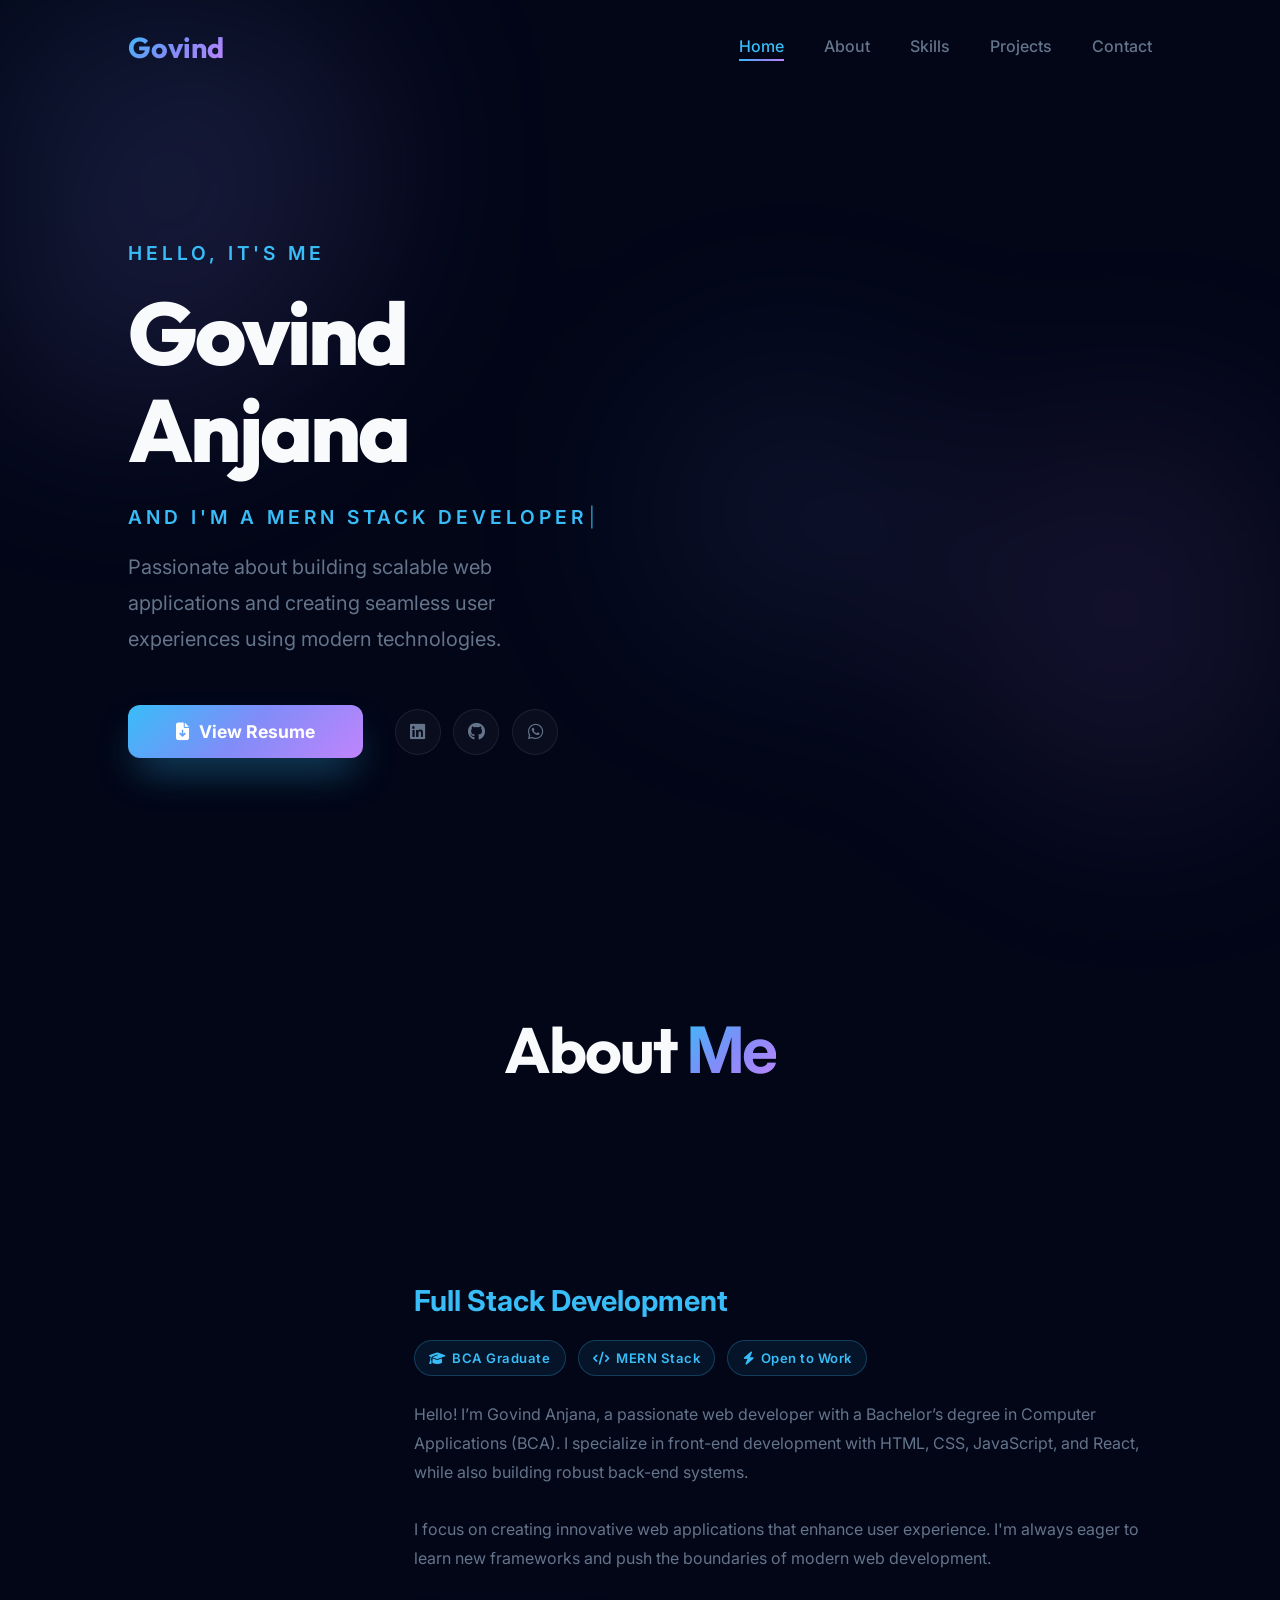
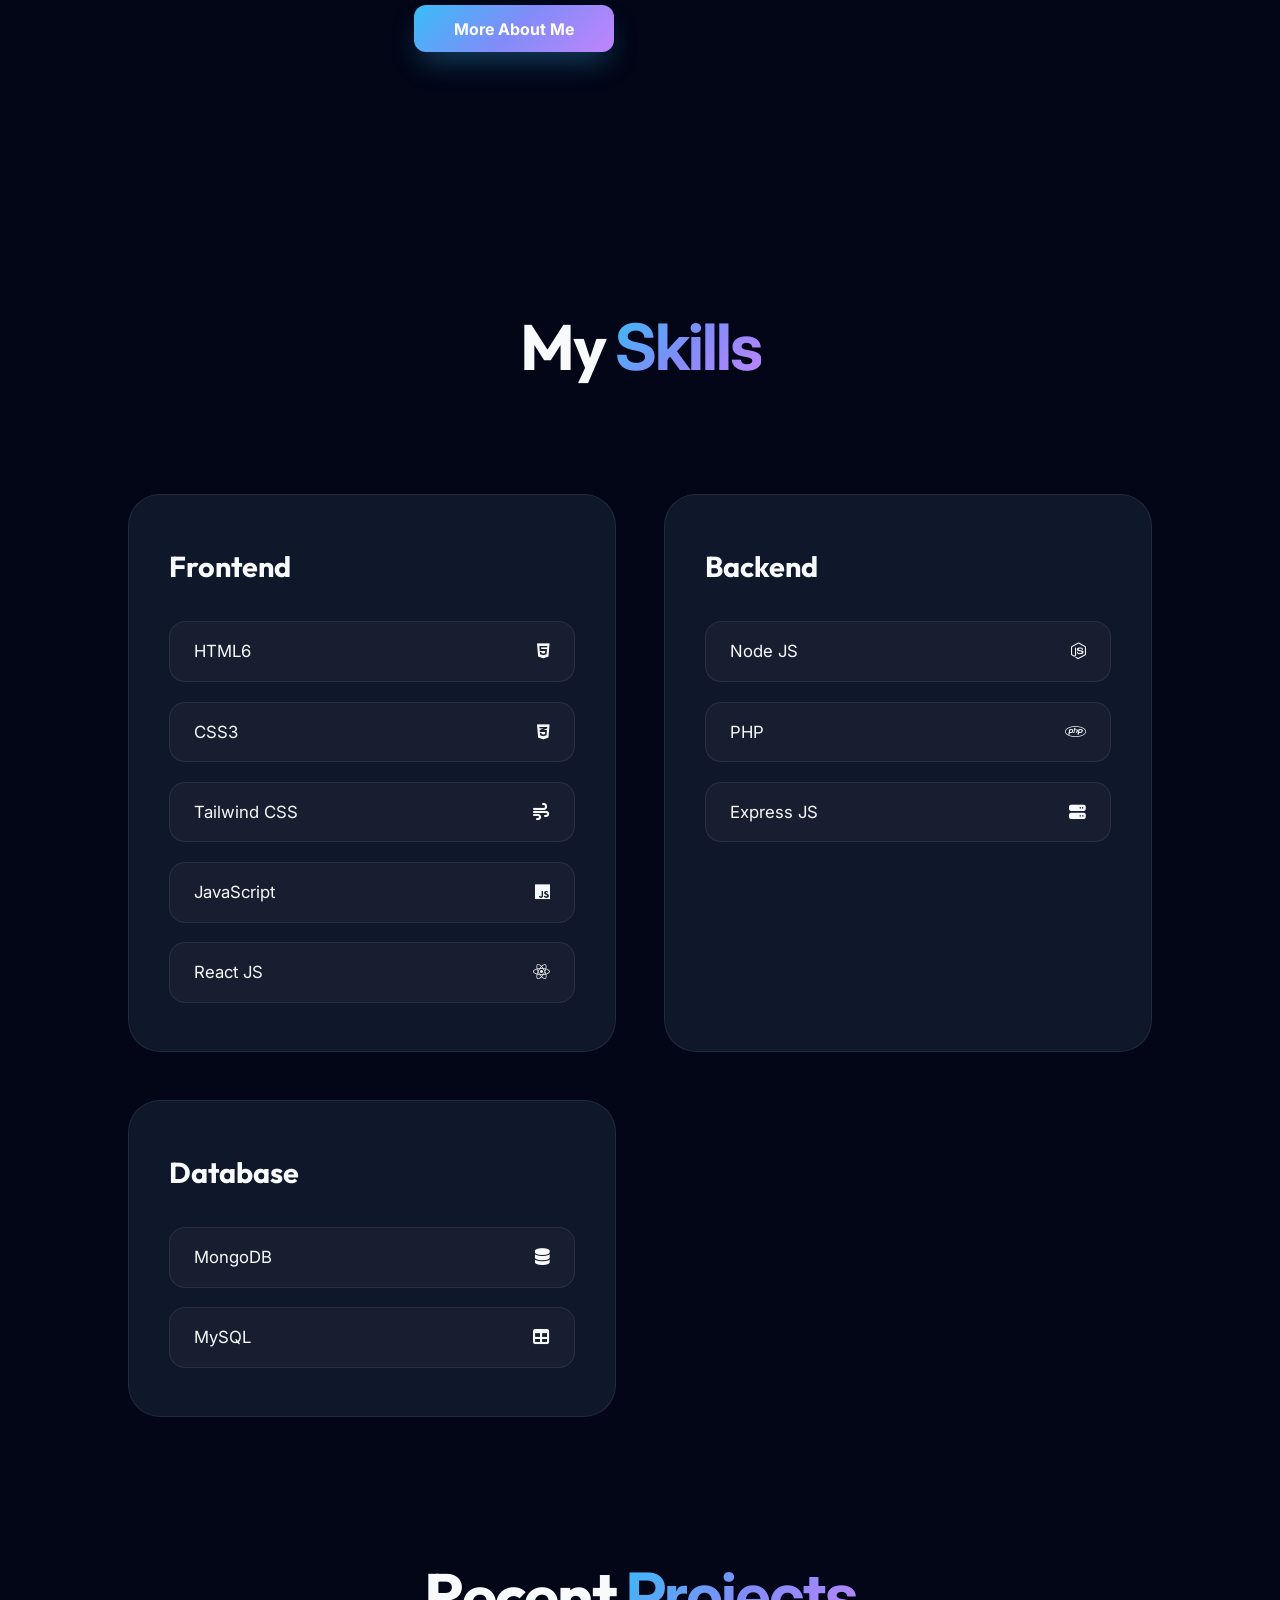
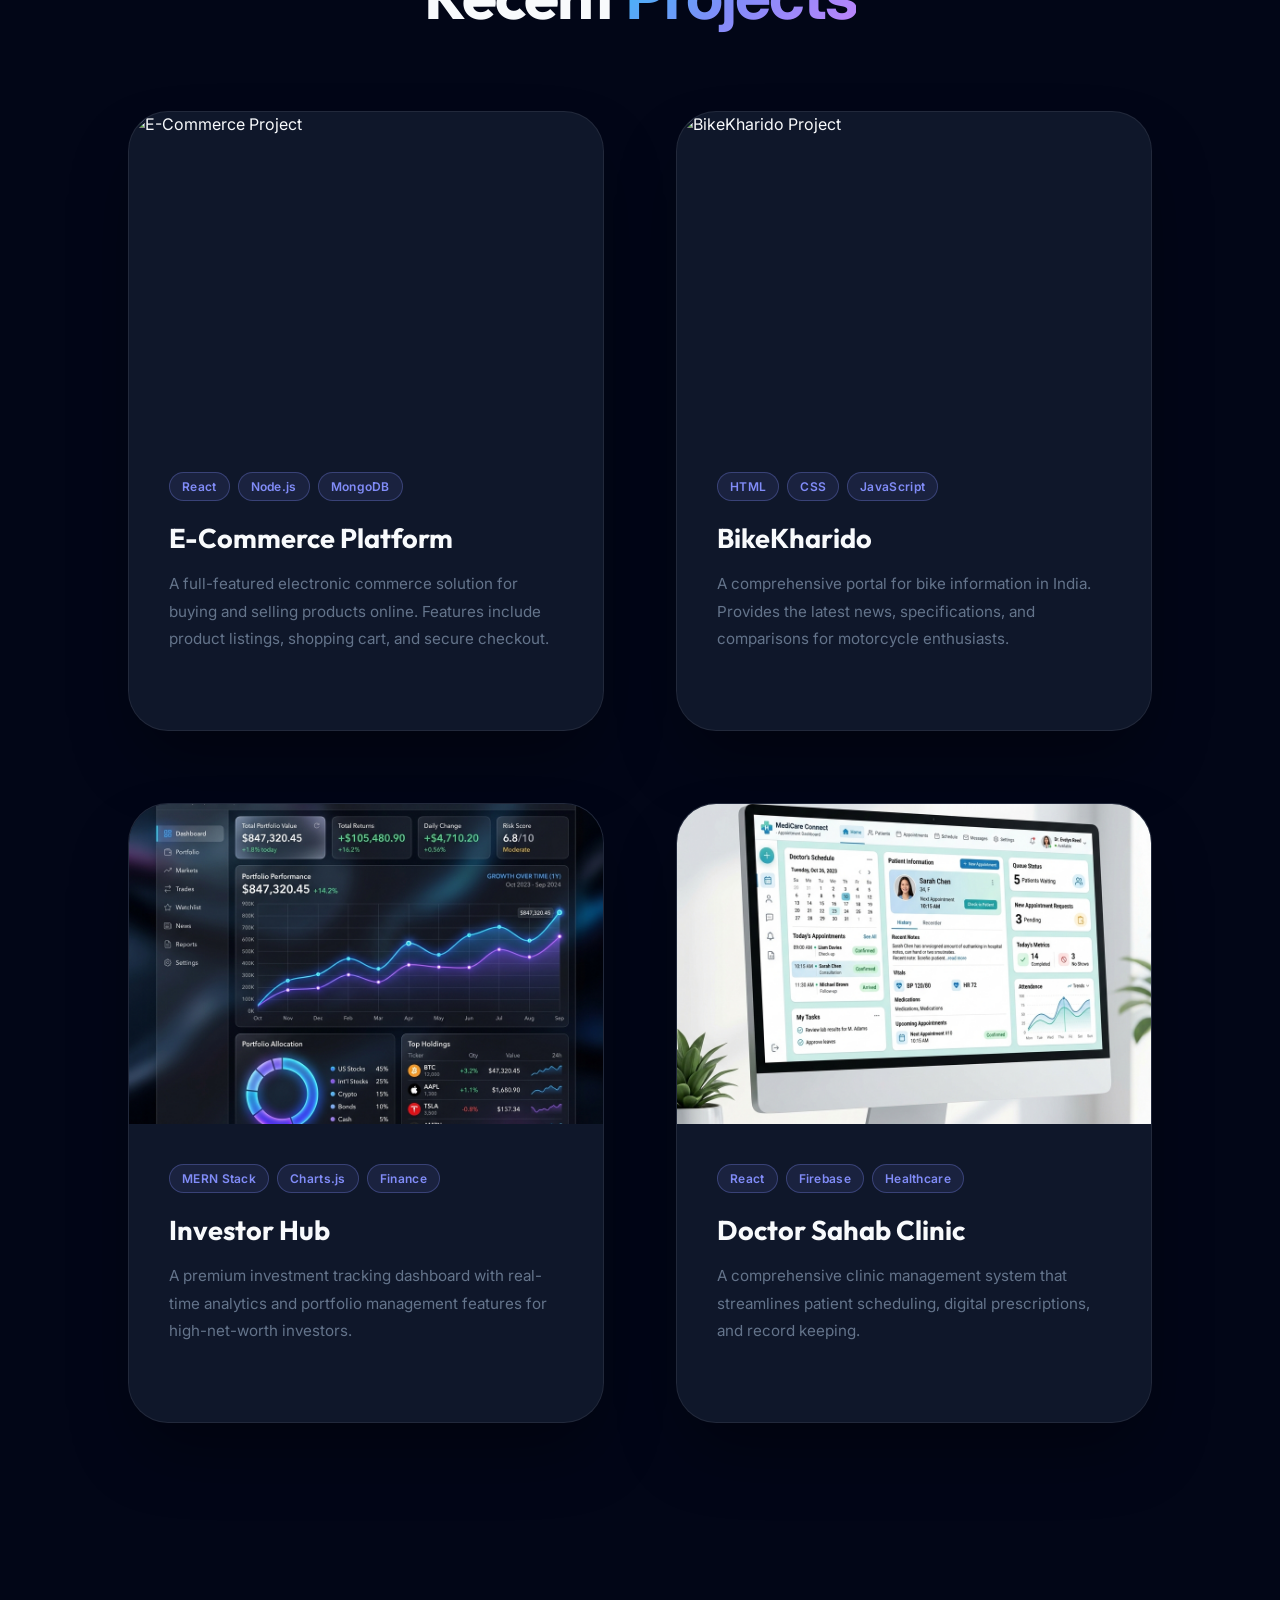
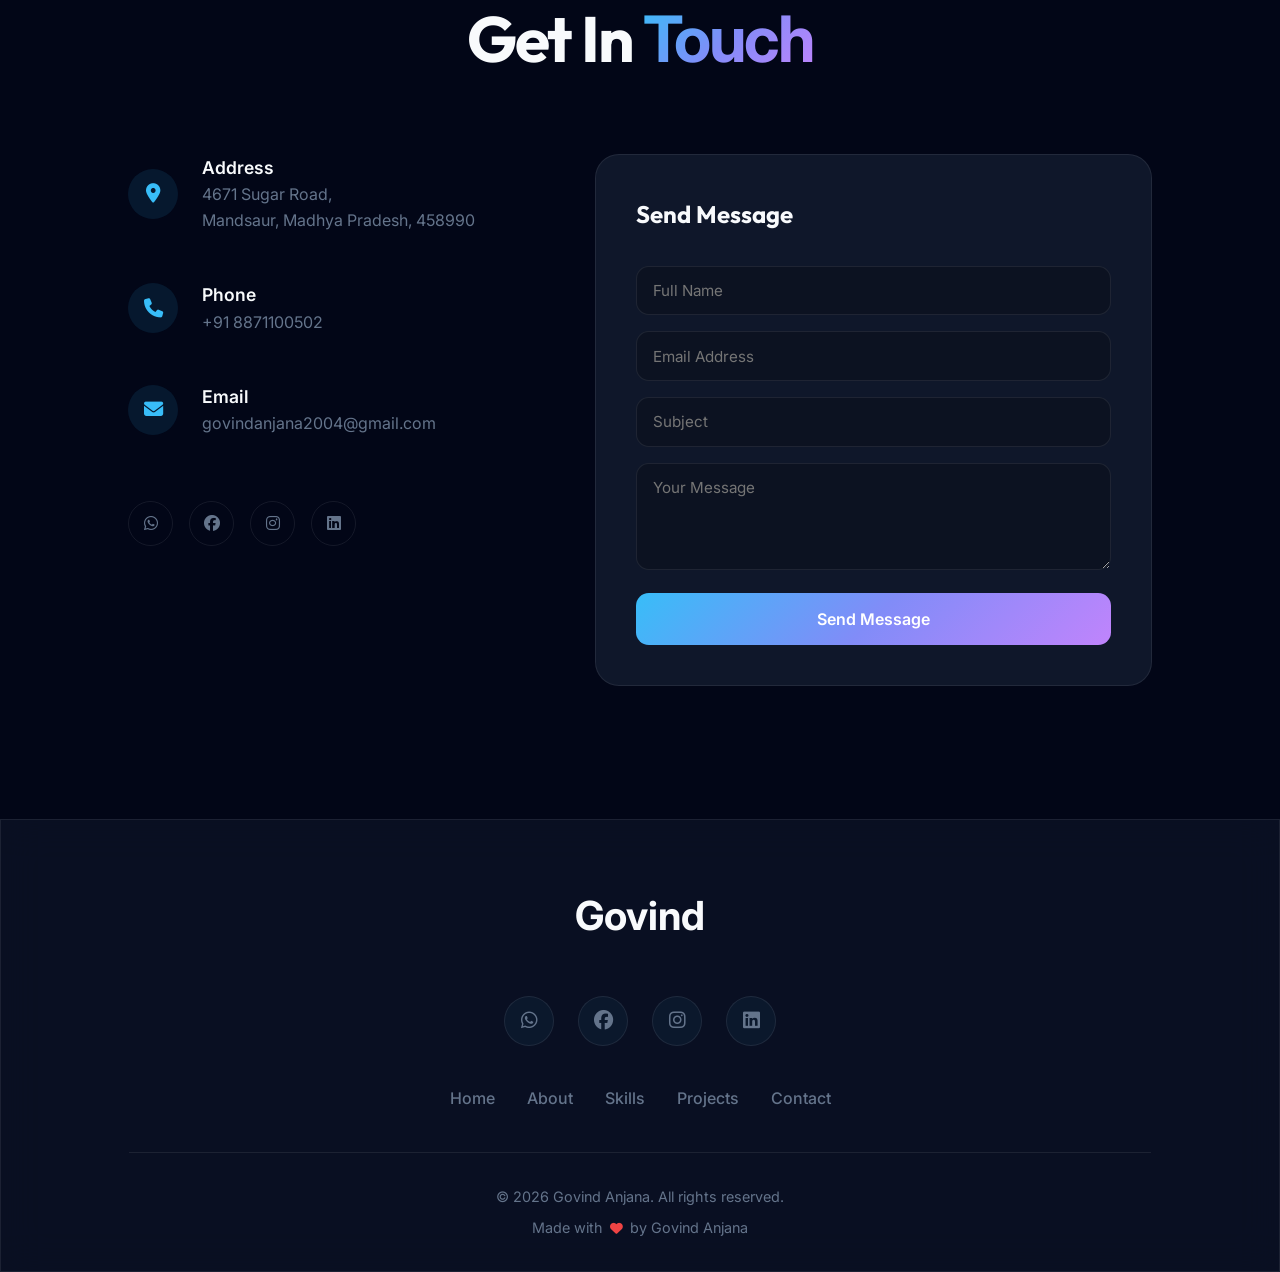
==== commit 720a6f58: "feat: add Investor Hub and Doctor Sahab project cards and update styling for project section and ima" ====
--- a/index.html
+++ b/index.html
@@ -161,6 +161,46 @@
                         </p>
                     </div>
                 </div>
+
+                <div class="card">
+                    <div class="cover">
+                        <img src="images/investor_preview.png" alt="Investor Hub Project">
+                        <div class="card-overlay">
+                            <a href="#" class="view-btn"><i class="fa-solid fa-arrow-up-right-from-square"></i> View Project</a>
+                        </div>
+                    </div>
+                    <div class="content">
+                        <div class="card-tags">
+                            <span class="tag">MERN Stack</span>
+                            <span class="tag">Charts.js</span>
+                            <span class="tag">Finance</span>
+                        </div>
+                        <h1>Investor Hub</h1>
+                        <p>
+                            A premium investment tracking dashboard with real-time analytics and portfolio management features for high-net-worth investors.
+                        </p>
+                    </div>
+                </div>
+
+                <div class="card">
+                    <div class="cover">
+                        <img src="images/doctor_preview.png" alt="Doctor Sahab Clinic">
+                        <div class="card-overlay">
+                            <a href="#" class="view-btn"><i class="fa-solid fa-arrow-up-right-from-square"></i> View Project</a>
+                        </div>
+                    </div>
+                    <div class="content">
+                        <div class="card-tags">
+                            <span class="tag">React</span>
+                            <span class="tag">Firebase</span>
+                            <span class="tag">Healthcare</span>
+                        </div>
+                        <h1>Doctor Sahab Clinic</h1>
+                        <p>
+                            A comprehensive clinic management system that streamlines patient scheduling, digital prescriptions, and record keeping.
+                        </p>
+                    </div>
+                </div>
             </div>
         </section>
 
--- a/portfolio.css
+++ b/portfolio.css
@@ -20,6 +20,10 @@
     font-family: 'Inter', sans-serif;
 }
 
+a {
+    text-decoration: none;
+}
+
 body {
     background-color: var(--bg-dark);
     color: var(--text-main);
@@ -62,6 +66,12 @@
     backdrop-filter: blur(20px);
     -webkit-backdrop-filter: blur(20px);
     border: 1px solid var(--glass-border);
+}
+
+/* Scroll-reveal: elements start hidden, GSAP reveals on scroll */
+.scroll-hidden {
+    opacity: 0;
+    transform: translateY(40px);
 }
 
 
@@ -282,6 +292,7 @@
     justify-content: center;
     align-items: center;
     border-radius: 50%;
+    opacity: 0; /* Pre-hide to avoid flash on refresh */
 }
 
 .rotating-border {
@@ -315,6 +326,7 @@
     border: 4px solid var(--bg-dark);
     box-shadow: 0 50px 100px -20px rgba(0, 0, 0, 0.5);
     transition: var(--transition);
+    opacity: 0; /* Pre-hide to avoid flash on refresh */
 }
 
 /* Debug class to hide image and see animation */
@@ -395,13 +407,21 @@
 }
 
 #about .box.a2 img {
-    width: 450px;
-    height: 550px;
-    border-radius: 2rem;
-    animation: none;
+    width: 100%;
+    max-width: 500px;
+    height: 600px;
+    object-fit: cover;
+    border-radius: 2.5rem;
     border: 1px solid var(--glass-border);
     transform: rotate(-2deg);
     transition: var(--transition);
+    box-shadow: 0 40px 80px -20px rgba(0, 0, 0, 0.6);
+    animation: float 6s ease-in-out infinite; /* Added floating design */
+}
+
+@keyframes float {
+    0%, 100% { transform: rotate(-2deg) translateY(0); }
+    50% { transform: rotate(-1deg) translateY(-15px); }
 }
 
 #about .box.a2 img:hover {
@@ -499,19 +519,19 @@
 /* Project Section */
 .main {
     display: grid;
-    grid-template-columns: repeat(auto-fit, minmax(400px, 1fr));
-    gap: 4rem;
+    grid-template-columns: repeat(auto-fit, minmax(450px, 1fr));
+    gap: 4.5rem;
 }
 
 .card {
     background: var(--bg-card);
-    border-radius: 2rem;
+    border-radius: 2.5rem;
     overflow: hidden;
     position: relative;
     border: 1px solid var(--glass-border);
     transition: var(--transition);
-    height: 550px;
-    box-shadow: 0 30px 60px -15px rgba(0, 0, 0, 0.3);
+    height: 620px;
+    box-shadow: 0 35px 70px -15px rgba(0, 0, 0, 0.4);
 }
 
 .card:hover {
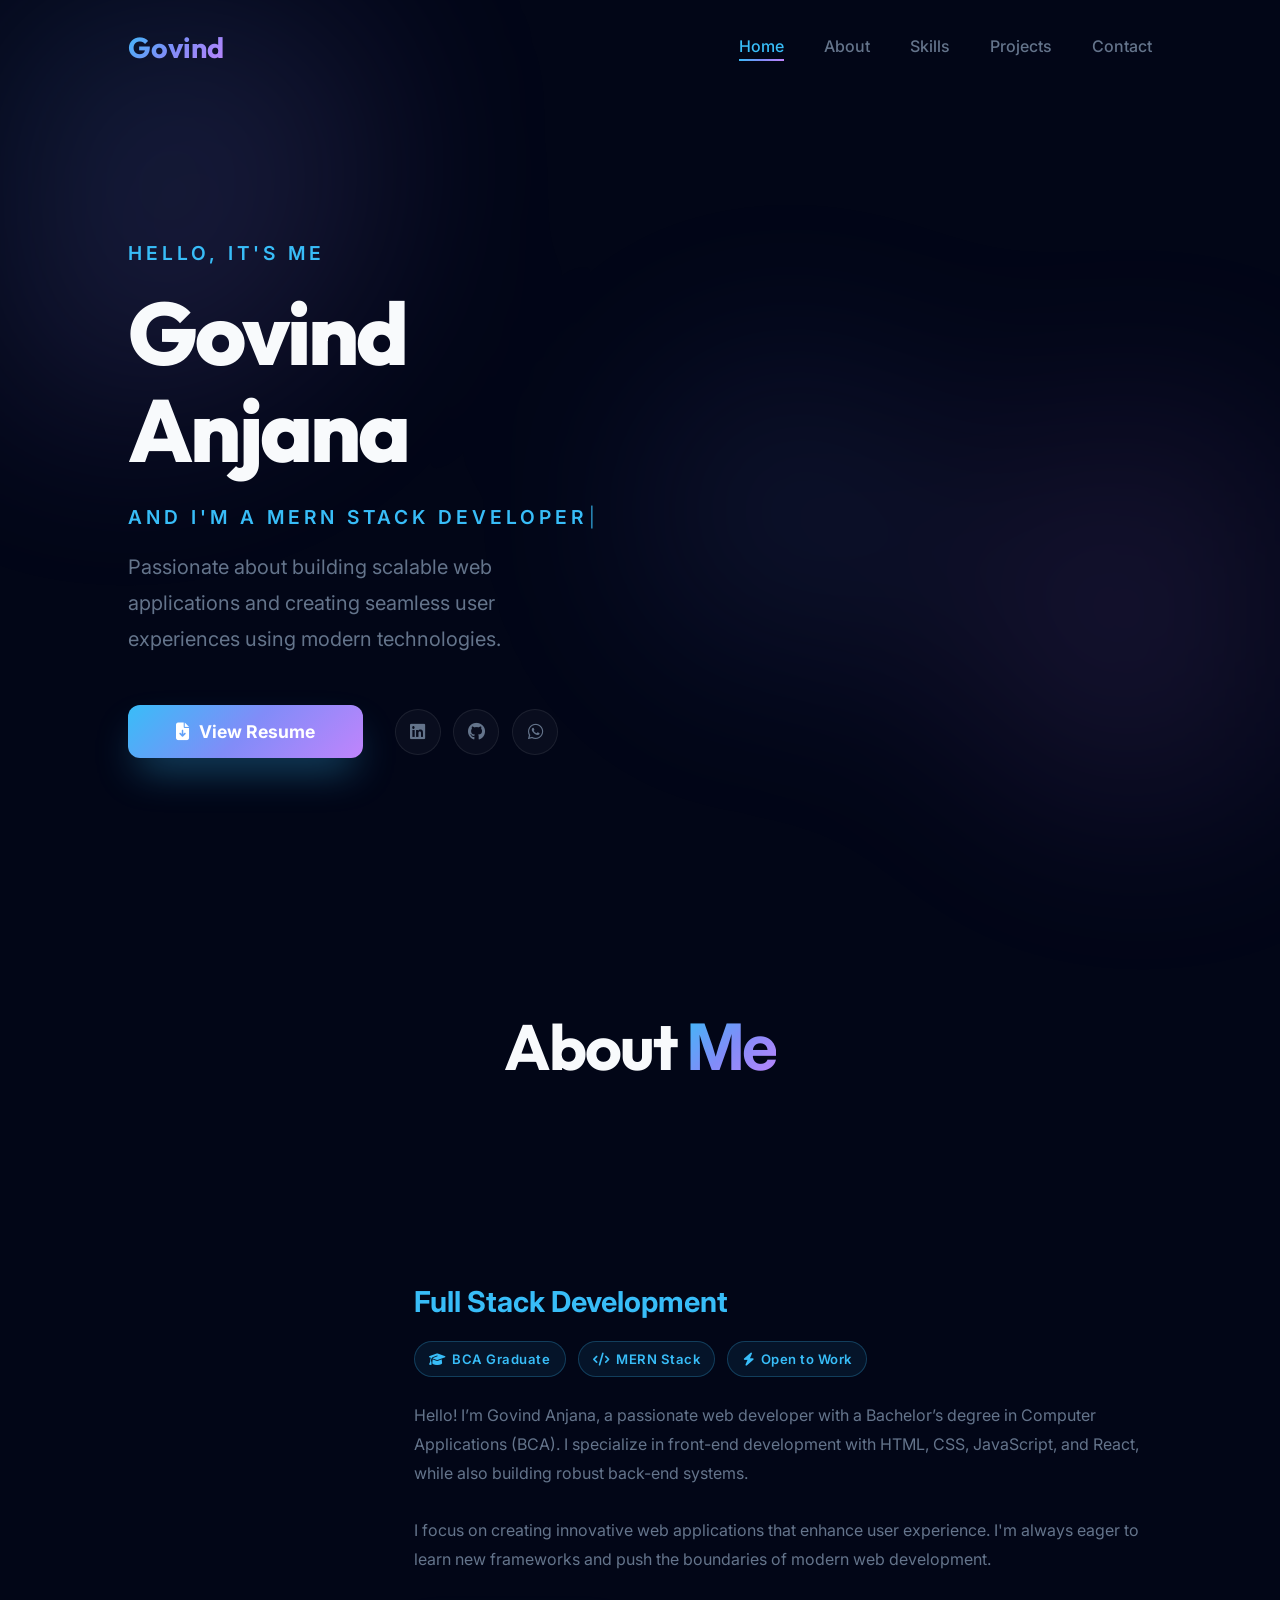
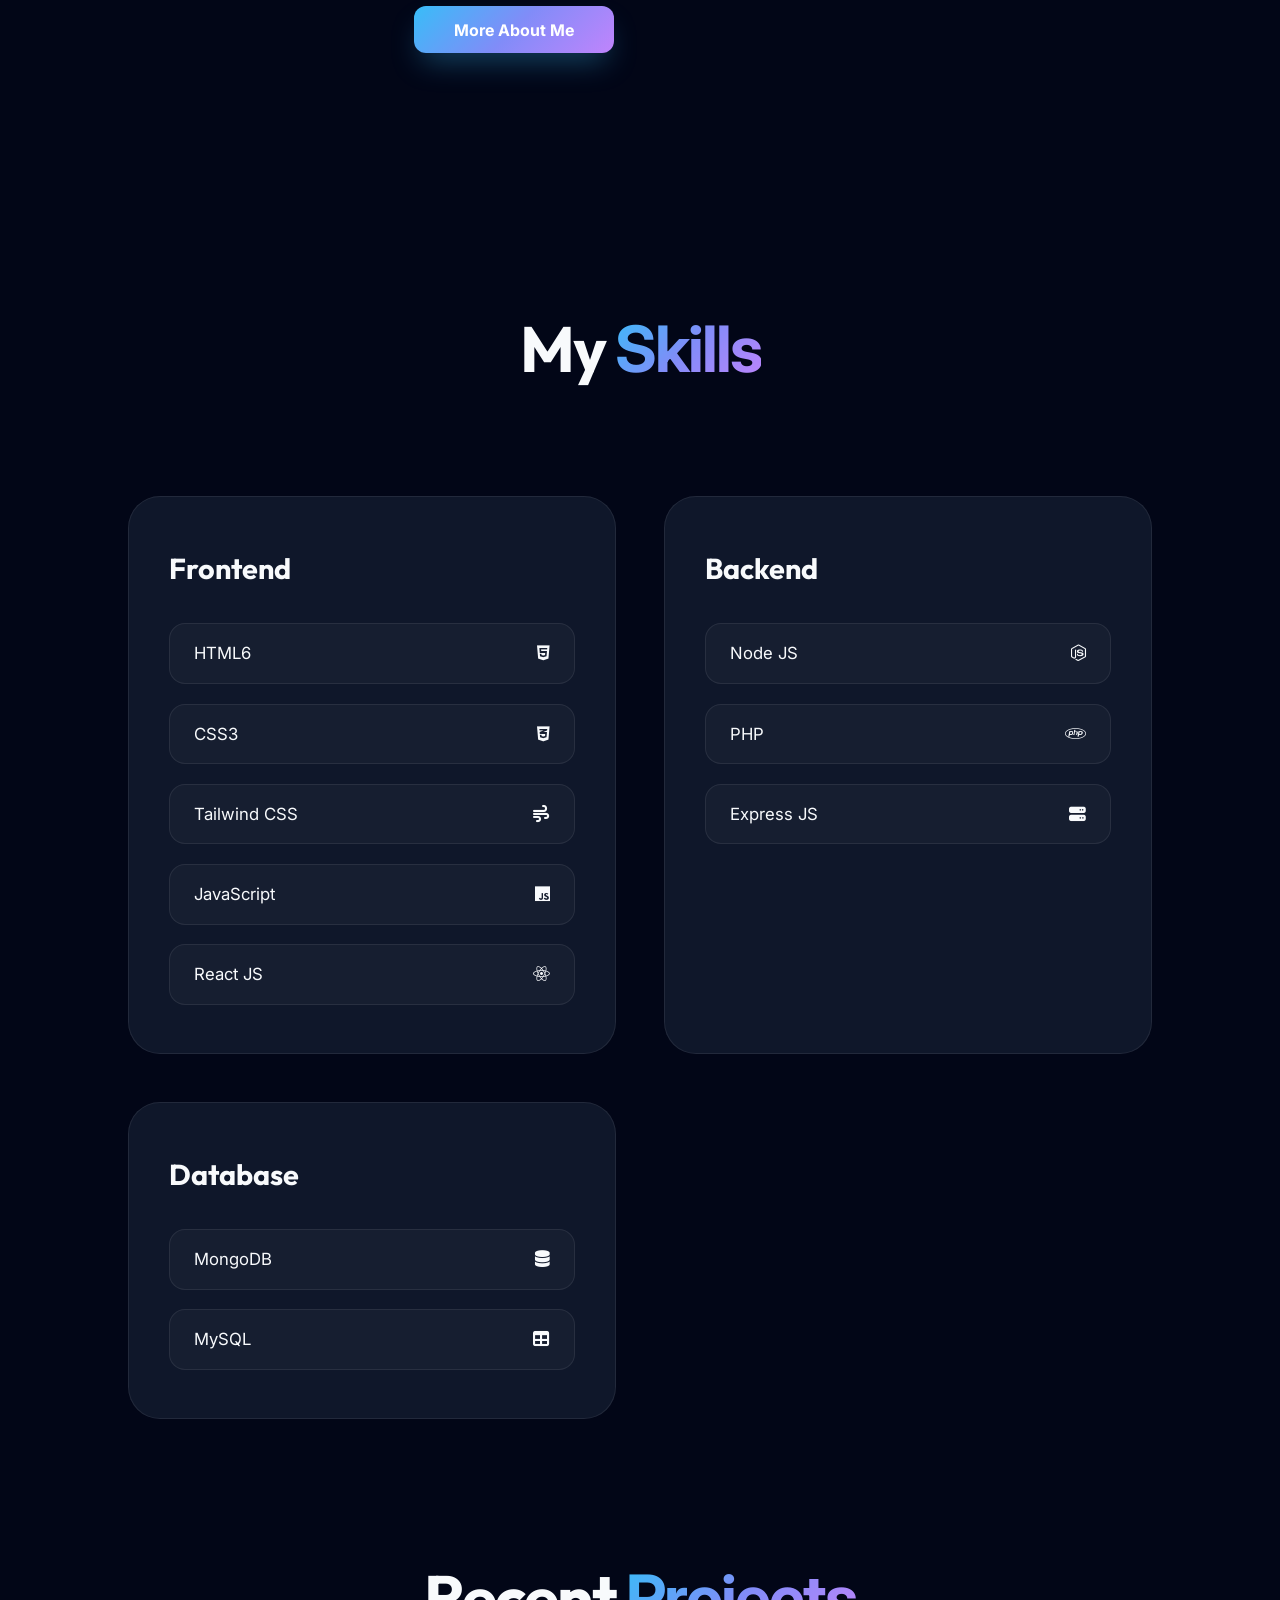
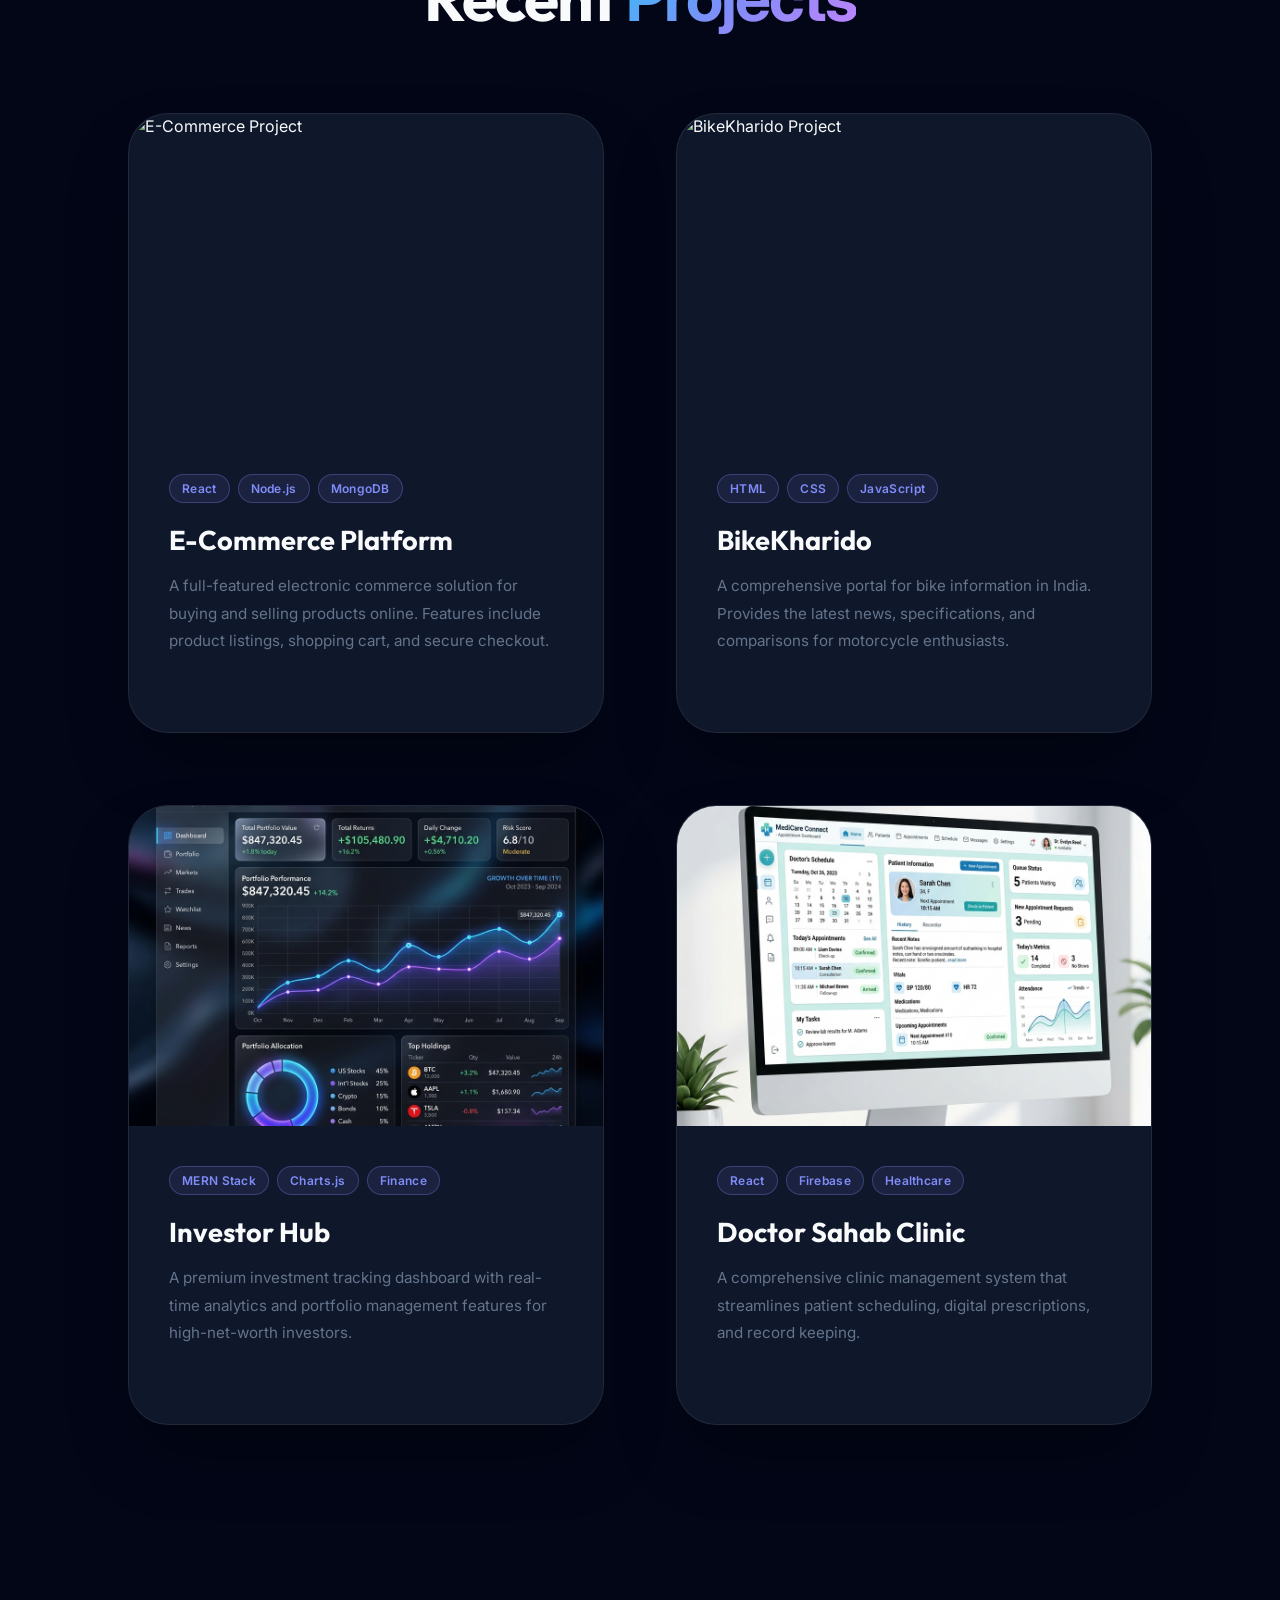
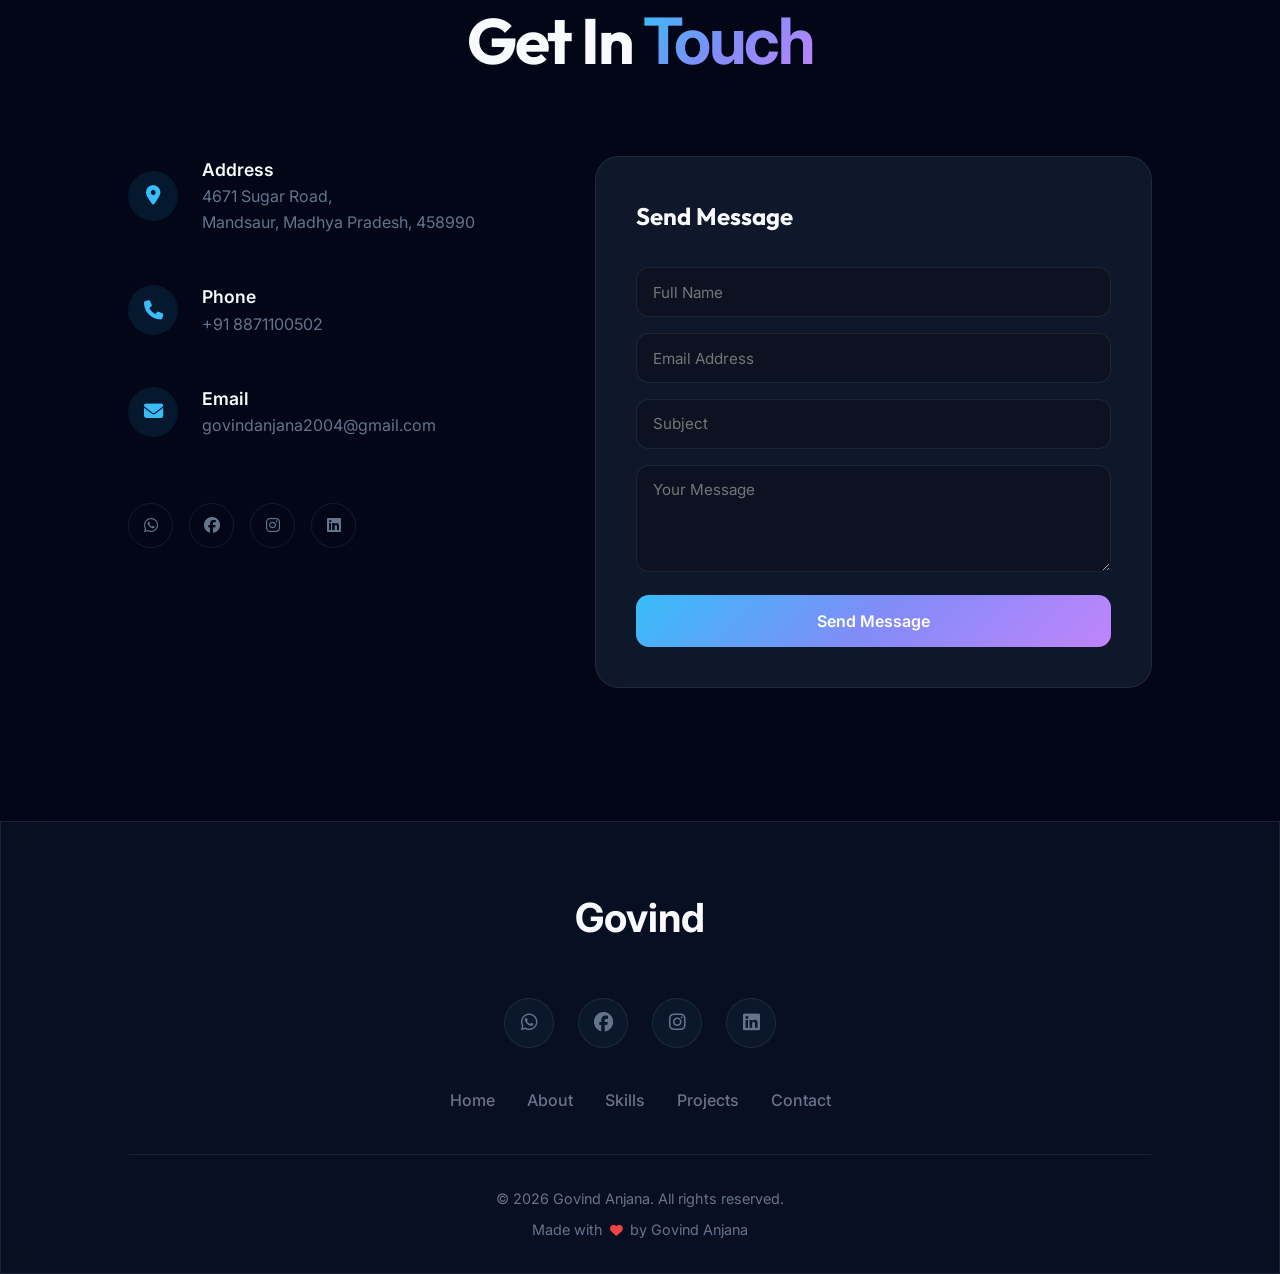
==== commit 70003ae4: "feat: implement horizontal scroll for projects and add stylized glow effect to about section image" ====
--- a/index.html
+++ b/index.html
@@ -69,7 +69,10 @@
             <h1 class="h1">About <span>Me</span></h1>
             <div class="section">
                 <div class="box a2">
-                    <img src="images/govind2.jpg" alt="Govind Anjana Profile">
+                    <div class="about-image-wrapper">
+                        <div class="about-glow"></div>
+                        <img src="images/govind2.jpg" alt="Govind Anjana Profile">
+                    </div>
                 </div>
                 <div class="a1">
                     <h2>Full Stack Development</h2>
@@ -121,7 +124,8 @@
 
         <section id="project">
             <h1 class="h1">Recent <span>Projects</span></h1>
-            <div class="main">
+            <div class="project-wrapper">
+                <div class="main">
                 <div class="card">
                     <div class="cover">
                         <img src="https://images.pexels.com/photos/6273274/pexels-photo-6273274.jpeg?auto=compress&cs=tinysrgb&w=600" alt="E-Commerce Project">
@@ -201,8 +205,9 @@
                         </p>
                     </div>
                 </div>
-            </div>
-        </section>
+            </div> <!-- closing .main -->
+        </div> <!-- closing .project-wrapper -->
+    </section>
 
         <section id="contact">
             <h1 class="h1">Get In <span>Touch</span></h1>
